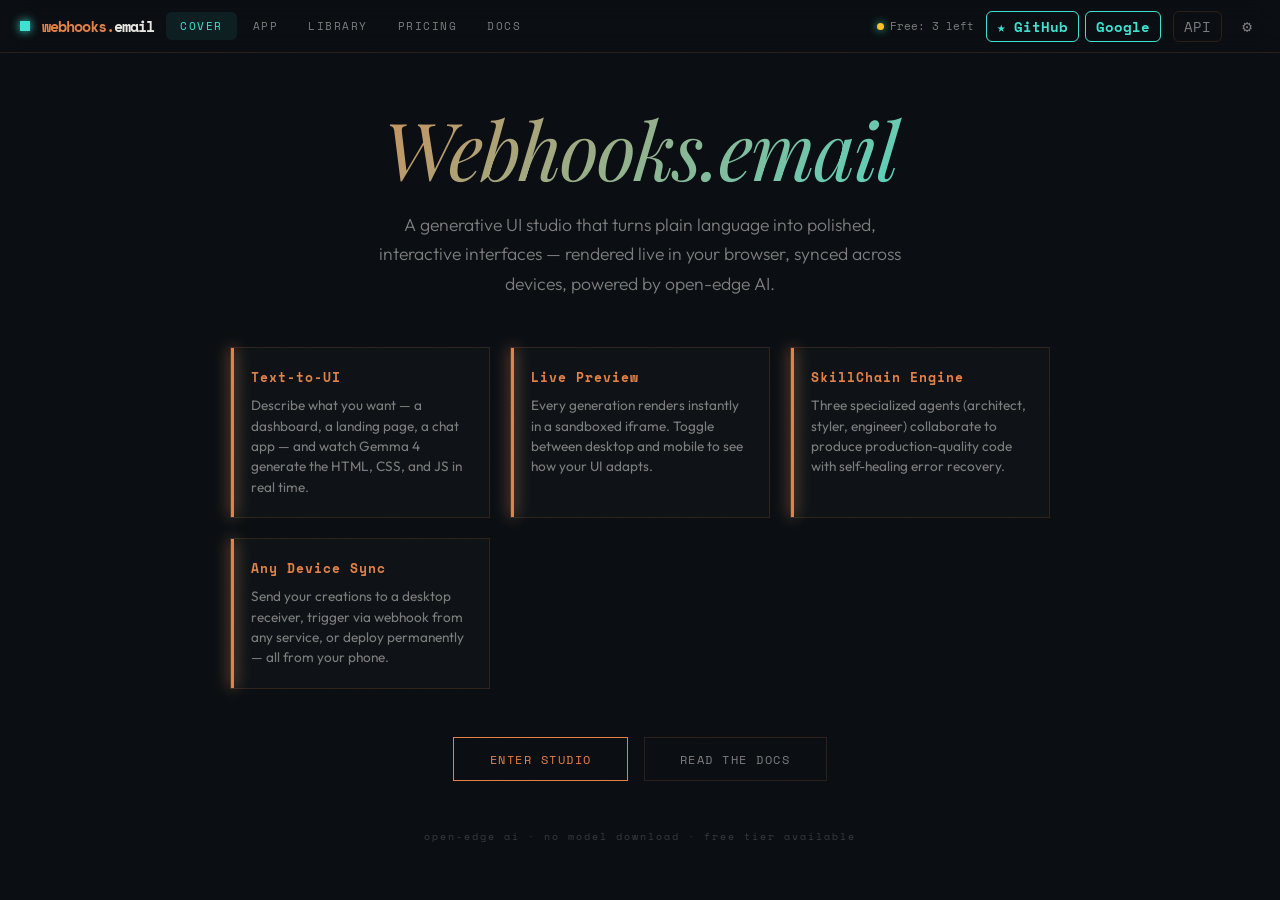
==== worker/assets/index.html @ 38935ffd "Slice 2: zoom corner + Slice 2.1: device pod - Bottom-right zoom control (− [%] +) with fit-to-width" ====
<!DOCTYPE html>
<html lang="en">
<head>
  <meta charset="UTF-8">
  <meta name="viewport" content="width=device-width, initial-scale=1.0">
  <title>webhooks.email</title>
  <link rel="manifest" href="manifest.json">
  <meta name="theme-color" content="#0a0e12">
  <meta name="description" content="Vibe-code anything. Email or webhook a prompt, get a live rendered UI.">
  <link rel="preconnect" href="https://fonts.googleapis.com">
  <link rel="preconnect" href="https://fonts.gstatic.com" crossorigin>
  <link href="https://fonts.googleapis.com/css2?family=Outfit:wght@300;800&family=Space+Mono:wght@400;700&family=Playfair+Display:ital,wght@0,100;1,100&display=swap" rel="stylesheet">
  <style>
    :root {
      --base-dark: #0a0e12;
      --copper-raw: #e37e44;
      --copper-glow: #ff9d6a;
      --patina-primary: #3de1d1;
      --patina-dark: #1b4d4a;
      --oxide-bg: #141d1c;
      --trace-dim: rgba(227, 126, 68, 0.15);
      --surface: #11161a;
      --surface2: #1a2126;
      --text: #e8e6e0;
      --text-dim: #7a7a7a;
      --success: #34d399;
      --error: #f87171;
      --radius: 12px;
      --transition: cubic-bezier(0.16, 1, 0.3, 1);
    }
    *, *::before, *::after { box-sizing: border-box; margin: 0; padding: 0; }
    html, body { height: 100%; background: var(--base-dark); color: var(--text); font-family: 'Outfit', sans-serif; }
    body { display: flex; flex-direction: column; overflow-x: hidden; }
    ::-webkit-scrollbar { width: 6px; }
    ::-webkit-scrollbar-track { background: transparent; }
    ::-webkit-scrollbar-thumb { background: var(--trace-dim); border-radius: 3px; }
    * { scrollbar-width: thin; scrollbar-color: var(--copper-raw) transparent; }
    a { color: var(--copper-raw); text-decoration: none; transition: color 0.3s var(--transition); }
    a:hover { color: var(--copper-glow); }

    /* BACKGROUND ARCHITECTURE */
    .patina-texture { position: fixed; top: 0; left: 0; width: 100%; height: 100%; pointer-events: none; opacity: 0.12; mix-blend-mode: overlay; z-index: 9999; }
    .canvas-bg { position: fixed; inset: 0; background: radial-gradient(circle at 20% 30%, var(--patina-dark) 0%, transparent 40%), radial-gradient(circle at 90% 90%, #2d1b14 0%, transparent 40%); opacity: 0.4; filter: blur(80px); z-index: -1; transition: background 0.1s ease; }
    .grid-overlay { position: fixed; inset: 0; background-image: linear-gradient(to right, rgba(61, 225, 209, 0.04) 1px, transparent 1px), linear-gradient(to bottom, rgba(61, 225, 209, 0.04) 1px, transparent 1px); background-size: 40px 40px; z-index: -1; }

    /* HEADER */
    header {
      display: flex; align-items: center; justify-content: space-between; gap: 12px;
      padding: 10px 20px; background: rgba(10, 14, 18, 0.9); border-bottom: 1px solid var(--trace-dim);
      flex-shrink: 0; flex-wrap: wrap; backdrop-filter: blur(12px); z-index: 100;
    }
    header .brand { display: flex; align-items: center; gap: 12px; }
    header .brand::before {
      content: ''; width: 10px; height: 10px;
      background: var(--patina-primary); box-shadow: 0 0 10px var(--patina-primary);
    }
    header h1 {
      font-family: 'Space Mono', monospace; font-size: 15px; font-weight: 700; color: var(--copper-raw);
      letter-spacing: -1px; white-space: nowrap;
    }
    header h1 span { color: var(--text); }
    header nav { display: flex; gap: 2px; }
    header nav button {
      background: none; border: none; color: var(--text-dim); padding: 6px 14px;
      border-radius: 6px; cursor: pointer; font-size: 11px; transition: all 0.3s var(--transition);
      font-family: 'Space Mono', monospace; text-transform: uppercase; letter-spacing: 1.5px; white-space: nowrap;
    }
    header nav button:hover { color: var(--text); background: var(--trace-dim); }
    header nav button.active { color: var(--patina-primary); background: rgba(61, 225, 209, 0.08); }
    header .status { font-size: 11px; color: var(--text-dim); font-family: 'Space Mono', monospace; display: flex; align-items: center; gap: 6px; margin-left: auto; }
    header .status .dot { width: 7px; height: 7px; border-radius: 50%; background: var(--success); display: inline-block; box-shadow: 0 0 8px var(--success); }
    header .settings-btn {
      background: none; border: 1px solid var(--trace-dim); color: var(--text-dim); cursor: pointer;
      padding: 4px 10px; border-radius: 6px; display: flex; align-items: center;
      transition: all 0.3s var(--transition); font-size: 14px; font-family: 'Space Mono', monospace;
    }
    header .settings-btn:hover { border-color: var(--copper-raw); color: var(--copper-raw); }
    header .auth-cluster { display: flex; gap: 6px; align-items: center; }
    header .auth-btn { border-color: var(--patina-primary); color: var(--patina-primary); font-weight: 700; }
    header .auth-btn:hover { background: var(--patina-primary); color: var(--base-dark); border-color: var(--patina-primary); }
    header .signed-in-pill { display: none; align-items: center; gap: 4px; font-family: 'Space Mono', monospace; font-size: 11px; color: var(--patina-primary); border: 1px solid var(--patina-dark); border-radius: 6px; padding: 4px 10px; white-space: nowrap; }

    /* VIEWS */
    .view { display: none; flex: 1; }
    .view.active { display: flex; }
    #view-cover { overflow-y: auto; }
    #view-app, #view-library, #view-pricing, #view-docs { overflow: hidden; }

    /* SECTION TAG */
    .section-tag {
      font-family: 'Space Mono', monospace; font-size: 0.65rem;
      color: var(--patina-primary); text-transform: uppercase; letter-spacing: 3px;
      margin-bottom: 0.5rem; display: block;
    }

    /* FILAMENT BUTTON */
    .filament-btn {
      padding: 0.8rem 2.2rem; background: transparent; border: 1px solid var(--copper-raw);
      color: var(--copper-raw); font-family: 'Space Mono', monospace; text-transform: uppercase;
      letter-spacing: 1.5px; cursor: pointer; position: relative;
      transition: 0.4s var(--transition); overflow: hidden; font-size: 0.75rem;
    }
    .filament-btn:hover {
      background: var(--copper-raw); color: var(--base-dark);
      box-shadow: 0 0 30px var(--trace-dim);
    }
    .filament-btn:disabled { opacity: 0.4; cursor: not-allowed; }

    /* GLITCH TEXT */
    .glitch-text {
      background: linear-gradient(135deg, var(--copper-raw) 0%, var(--patina-primary) 100%);
      -webkit-background-clip: text; -webkit-text-fill-color: transparent;
    }

    /* ===================== COVER VIEW ===================== */
    #view-cover {
      flex-direction: column; align-items: center; justify-content: center;
      padding: 40px 24px; text-align: center; position: relative;
    }
    #view-cover .cover-content {
      max-width: 820px; z-index: 1; animation: coverEntrance 1.2s var(--transition) forwards;
    }
    @keyframes coverEntrance {
      0% { opacity: 0; transform: translateY(30px); }
      100% { opacity: 1; transform: translateY(0); }
    }
    #view-cover .cover-title {
      font-family: 'Playfair Display', serif; font-weight: 100; font-style: italic;
      font-size: clamp(3.5rem, 12vw, 80px); line-height: 0.95;
      margin-bottom: 1.5rem; letter-spacing: -2px;
    }
    #view-cover .cover-subtitle {
      font-size: 1.1rem; color: var(--text-dim); max-width: 540px; margin: 0 auto 3rem;
      line-height: 1.7; font-weight: 300;
    }
    #view-cover .cover-points {
      display: grid; grid-template-columns: repeat(auto-fit, minmax(200px, 1fr));
      gap: 20px; margin-bottom: 3rem; text-align: left;
    }
    #view-cover .cover-point {
      padding: 20px; border: 1px solid var(--trace-dim);
      background: rgba(17, 22, 26, 0.6); backdrop-filter: blur(4px);
      transition: all 0.4s var(--transition); position: relative;
    }
    #view-cover .cover-point:hover {
      border-color: var(--patina-primary); transform: translateY(-3px);
    }
    #view-cover .cover-point::before {
      content: ''; position: absolute; top: 0; left: 0; width: 3px; height: 100%;
      background: var(--copper-raw); box-shadow: 0 0 15px var(--copper-glow);
    }
    #view-cover .cover-point h3 {
      font-family: 'Space Mono', monospace; font-size: 0.8rem;
      color: var(--copper-raw); margin-bottom: 0.5rem; letter-spacing: 1px;
    }
    #view-cover .cover-point p {
      font-size: 0.85rem; color: var(--text-dim); line-height: 1.5;
    }
    #view-cover .cover-cta {
      display: flex; gap: 16px; justify-content: center; flex-wrap: wrap;
    }
    #view-cover .cover-cta .cta-secondary {
      background: transparent; border: 1px solid var(--trace-dim); color: var(--text-dim);
      padding: 0.8rem 2.2rem; font-family: 'Space Mono', monospace; text-transform: uppercase;
      letter-spacing: 1.5px; cursor: pointer; font-size: 0.75rem;
      transition: all 0.4s var(--transition);
    }
    #view-cover .cover-cta .cta-secondary:hover { border-color: var(--patina-primary); color: var(--patina-primary); }
    #view-cover .cover-footnote {
      margin-top: 3rem; font-family: 'Space Mono', monospace; font-size: 0.6rem;
      color: var(--text-dim); opacity: 0.4; letter-spacing: 2px;
    }

    /* ===================== APP VIEW ===================== */
    #view-app .container { display: flex; flex: 1; overflow: hidden; }
    #view-app .panel-chat {
      width: 420px; min-width: 320px; display: flex; flex-direction: column;
      border-right: 1px solid var(--trace-dim); background: var(--surface);
    }
    #view-app .messages {
      flex: 1; overflow-y: auto; padding: 16px;
      display: flex; flex-direction: column; gap: 12px;
    }
    #view-app .msg { padding: 10px 14px; border-radius: var(--radius); font-size: 14px; line-height: 1.5; max-width: 90%; animation: fadeIn 0.2s ease; }
    @keyframes fadeIn { from { opacity: 0; transform: translateY(4px); } to { opacity: 1; transform: translateY(0); } }
    #view-app .msg.user { background: var(--copper-raw); color: var(--base-dark); align-self: flex-end; border-bottom-right-radius: 4px; font-weight: 600; }
    #view-app .msg.assistant { background: var(--surface2); color: var(--text); align-self: flex-start; border-bottom-left-radius: 4px; border-left: 2px solid var(--patina-primary); }
    #view-app .msg.error { background: rgba(248, 113, 113, 0.1); color: var(--error); align-self: flex-start; border-left: 3px solid var(--error); }
    #view-app .msg.typing { color: var(--text-dim); font-style: italic; }
    #view-app .input-area {
      padding: 12px 16px; border-top: 1px solid var(--trace-dim);
      display: flex; gap: 8px; align-items: flex-end;
    }
    #view-app .input-area textarea {
      flex: 1; background: var(--surface2); border: 1px solid var(--trace-dim);
      border-radius: var(--radius); padding: 10px 14px; color: var(--text);
      font-family: 'Space Mono', monospace; font-size: 13px; resize: none; min-height: 44px; max-height: 120px;
      outline: none; transition: border-color 0.3s var(--transition);
    }
    #view-app .input-area textarea:focus { border-color: var(--copper-raw); }
    #view-app .input-area button {
      background: var(--copper-raw); color: var(--base-dark); border: none; border-radius: var(--radius);
      width: 44px; height: 44px; cursor: pointer; display: flex; align-items: center; justify-content: center;
      transition: all 0.3s var(--transition); flex-shrink: 0;
    }
    #view-app .input-area button:hover { background: var(--copper-glow); box-shadow: 0 0 24px var(--trace-dim); }
    #view-app .input-area button:disabled { opacity: 0.4; cursor: not-allowed; }
    #view-app .input-area button svg { width: 20px; height: 20px; fill: currentColor; }
    #view-app .panel-preview { flex: 1; display: flex; flex-direction: column; background: var(--base-dark); position: relative; }
    #view-app .panel-preview .toolbar {
      padding: 6px 14px; background: rgba(10, 14, 18, 0.9); border-bottom: 1px solid var(--trace-dim);
      display: flex; align-items: center; gap: 8px; font-size: 11px; color: var(--text-dim); font-family: 'Space Mono', monospace; flex-wrap: wrap;
    }
    #view-app .panel-preview .toolbar .toolbar-btn {
      background: none; border: 1px solid var(--trace-dim); color: var(--text-dim);
      padding: 3px 10px; border-radius: 4px; cursor: pointer; font-size: 10px; transition: all 0.3s var(--transition); font-family: 'Space Mono', monospace;
    }
    #view-app .panel-preview .toolbar .toolbar-btn:hover { border-color: var(--copper-raw); color: var(--copper-raw); }
    #view-app .panel-preview .toolbar .toolbar-btn.active { background: var(--copper-raw); color: var(--base-dark); border-color: var(--copper-raw); }
    #view-app .panel-preview .toolbar .clear-btn {
      margin-left: auto; background: none; border: none; color: var(--error);
      cursor: pointer; font-size: 10px; opacity: 0.6; transition: opacity 0.2s; font-family: 'Space Mono', monospace;
    }
    #view-app .panel-preview .toolbar .clear-btn:hover { opacity: 1; }
    #view-app .panel-preview .toolbar .api-btn {
      border-color: var(--patina-primary); color: var(--patina-primary);
    }
    #view-app .panel-preview .toolbar .api-btn:hover { background: var(--patina-primary); color: var(--base-dark); border-color: var(--patina-primary); }
    #view-app .panel-preview .preview-canvas {
      flex: 1; overflow: auto; display: grid; background: var(--base-dark);
      -webkit-overflow-scrolling: touch; touch-action: pan-x pan-y;
    }
    #view-app .panel-preview .preview-stage { margin: auto; }
    iframe#preview {
      display: block; width: 1280px; height: 900px; border: none; background: #fff;
      transition: width 0.3s ease, height 0.3s ease;
    }
    iframe#preview.framed { border-left: 1px solid var(--trace-dim); border-right: 1px solid var(--trace-dim); }
    /* Slice 2 — always-visible compact zoom control, floated bottom-right; translucent so the preview stays clean. */
    #view-app .panel-preview .preview-controls {
      position: absolute; right: 16px; bottom: 16px; z-index: 6;
      display: flex; align-items: flex-end; gap: 8px;
    }
    /* Slice 2.1 — reusable edge pod: collapsed trigger → hover(desktop)/tap(touch) menu. Reused by Devices + (later) Export. */
    #view-app .preview-pod { position: relative; }
    #view-app .preview-pod .pod-trigger {
      display: inline-flex; align-items: center; gap: 6px;
      background: rgba(10, 14, 18, 0.6); border: 1px solid var(--trace-dim); color: var(--text-dim);
      padding: 6px 10px; border-radius: 9px; cursor: pointer; font-family: 'Space Mono', monospace; font-size: 11px;
      -webkit-backdrop-filter: blur(6px); backdrop-filter: blur(6px);
      box-shadow: 0 4px 14px rgba(0,0,0,0.3); transition: background 0.2s var(--transition), color 0.2s var(--transition);
    }
    #view-app .preview-pod .pod-trigger:hover { background: rgba(10,14,18,0.92); color: var(--copper-raw); }
    #view-app .preview-pod .pod-caret { font-size: 9px; opacity: 0.7; }
    #view-app .preview-pod .pod-menu {
      display: none; position: absolute; left: 0; bottom: calc(100% + 6px);
      min-width: 132px; padding: 5px; flex-direction: column; gap: 2px;
      background: rgba(10, 14, 18, 0.97); border: 1px solid var(--trace-dim); border-radius: 10px;
      box-shadow: 0 10px 30px rgba(0,0,0,0.5);
    }
    #view-app .preview-pod.open .pod-menu { display: flex; }
    @media (hover: hover) { #view-app .preview-pod:hover .pod-menu { display: flex; } }
    #view-app .preview-pod .pod-item {
      background: none; border: none; color: var(--text-dim); text-align: left;
      padding: 6px 9px; border-radius: 6px; cursor: pointer; font-family: 'Space Mono', monospace; font-size: 11px;
      transition: all 0.15s var(--transition);
    }
    #view-app .preview-pod .pod-item:hover { background: rgba(227,126,68,0.12); color: var(--copper-raw); }
    #view-app .preview-pod .pod-item.active { color: var(--copper-raw); font-weight: 700; }
    #view-app .panel-preview .preview-zoom {
      display: inline-flex; align-items: center; gap: 2px; padding: 3px; border-radius: 9px;
      background: rgba(10, 14, 18, 0.6); border: 1px solid var(--trace-dim);
      -webkit-backdrop-filter: blur(6px); backdrop-filter: blur(6px);
      box-shadow: 0 4px 14px rgba(0,0,0,0.3);
      transition: background 0.2s var(--transition);
    }
    #view-app .panel-preview .preview-zoom:hover { background: rgba(10, 14, 18, 0.92); }
    #view-app .panel-preview .preview-zoom button {
      background: none; border: none; color: var(--text); cursor: pointer;
      font-family: 'Space Mono', monospace; transition: color 0.15s var(--transition), background 0.15s var(--transition);
    }
    #view-app .panel-preview .preview-zoom .zoom-step { width: 26px; height: 24px; font-size: 15px; font-weight: 700; border-radius: 6px; line-height: 1; }
    #view-app .panel-preview .preview-zoom .zoom-step:hover { color: var(--copper-raw); background: rgba(227,126,68,0.14); }
    #view-app .panel-preview .preview-zoom .zoom-val { min-width: 52px; height: 24px; font-size: 11px; border-radius: 6px; color: var(--text-dim); }
    #view-app .panel-preview .preview-zoom .zoom-val:hover { color: var(--copper-raw); background: rgba(227,126,68,0.14); }
    .model-selector { display: inline-flex; gap: 3px; align-items: center; }
    .model-selector .model-opt {
      background: none; border: 1px solid var(--trace-dim); color: var(--text-dim);
      padding: 2px 7px; border-radius: 4px; cursor: pointer; font-size: 10px;
      transition: all 0.3s var(--transition); white-space: nowrap; font-family: 'Space Mono', monospace;
    }
    .model-selector .model-opt:hover { border-color: var(--patina-primary); color: var(--patina-primary); }
    .model-selector .model-opt.active { background: var(--patina-primary); color: var(--base-dark); border-color: var(--patina-primary); }

    /* KEY MODAL */
    .modal-overlay {
      position: fixed; inset: 0; background: rgba(0,0,0,0.8);
      display: flex; align-items: center; justify-content: center;
      z-index: 1000; backdrop-filter: blur(8px);
    }
    .modal-overlay.hidden { display: none; }
    .modal {
      background: var(--surface); border: 1px solid var(--trace-dim);
      border-radius: 16px; padding: 32px; max-width: 460px; width: 90%;
      box-shadow: 0 24px 64px rgba(0,0,0,0.6);
    }
    .modal h2 { font-size: 20px; margin-bottom: 8px; font-weight: 800; }
    .modal p { font-size: 14px; color: var(--text-dim); line-height: 1.5; margin-bottom: 20px; }
    .modal a { color: var(--copper-raw); }
    .modal input {
      width: 100%; background: var(--surface2); border: 1px solid var(--trace-dim);
      border-radius: var(--radius); padding: 12px 16px; color: var(--text);
      font-family: 'Space Mono', monospace; font-size: 14px; outline: none; transition: border-color 0.3s var(--transition);
      margin-bottom: 12px;
    }
    .modal input:focus { border-color: var(--copper-raw); }
    .modal .key-error { font-size: 13px; color: var(--error); font-family: 'Space Mono', monospace; min-height: 20px; margin-bottom: 12px; }
    .modal .key-success { font-size: 13px; color: var(--success); font-family: 'Space Mono', monospace; min-height: 20px; margin-bottom: 12px; }
    .modal .btn-primary {
      width: 100%; background: var(--copper-raw); color: var(--base-dark); border: none;
      border-radius: var(--radius); padding: 12px; font-size: 13px; font-weight: 700;
      cursor: pointer; transition: all 0.3s var(--transition); font-family: 'Space Mono', monospace; text-transform: uppercase; letter-spacing: 1px;
    }
    .modal .btn-primary:hover { background: var(--copper-glow); box-shadow: 0 0 24px var(--trace-dim); }
    .modal .btn-primary:disabled { opacity: 0.4; cursor: not-allowed; }
    .modal .btn-ghost {
      width: 100%; background: transparent; border: 1px solid var(--trace-dim); color: var(--text-dim);
      border-radius: var(--radius); padding: 12px; font-size: 12px;
      cursor: pointer; margin-top: 8px; transition: all 0.3s var(--transition); font-family: 'Space Mono', monospace;
    }
    .modal .btn-ghost:hover { border-color: var(--text-dim); color: var(--text); }
    .modal .key-hint { font-size: 11px; color: var(--text-dim); margin-top: 16px; text-align: center; font-family: 'Space Mono', monospace; }
    .modal .settings-section { padding-bottom: 18px; margin-bottom: 18px; border-bottom: 1px solid var(--trace-dim); }
    .modal .settings-section:last-of-type { border-bottom: none; }
    .modal .settings-section .section-tag { margin-bottom: 10px; display: block; }
    .modal .free-badge { color: var(--patina-primary); font-weight: 700; }

    /* LIBRARY VIEW */
    .page { flex: 1; overflow-y: auto; padding: 32px 24px; max-width: 960px; margin: 0 auto; width: 100%; }
    .page h2 { font-size: 28px; margin-bottom: 4px; font-weight: 800; }
    .page .subtitle { font-size: 14px; color: var(--text-dim); margin-bottom: 24px; }
    .page .search-bar {
      width: 100%; background: var(--surface); border: 1px solid var(--trace-dim);
      border-radius: var(--radius); padding: 12px 16px; color: var(--text);
      font-family: 'Space Mono', monospace; font-size: 13px; outline: none; margin-bottom: 20px;
      transition: border-color 0.3s var(--transition);
    }
    .page .search-bar:focus { border-color: var(--copper-raw); }
    .skill-grid { display: grid; grid-template-columns: repeat(auto-fill, minmax(280px, 1fr)); gap: 16px; }
    .skill-card {
      background: var(--surface); border: 1px solid var(--trace-dim); border-radius: var(--radius);
      padding: 20px; cursor: pointer; transition: all 0.4s var(--transition);
    }
    .skill-card:hover { border-color: var(--patina-primary); transform: translateY(-2px); }
    .skill-card .tag {
      display: inline-block; background: rgba(227, 126, 68, 0.12); color: var(--copper-raw);
      padding: 2px 8px; border-radius: 4px; font-size: 10px; margin-bottom: 8px; font-family: 'Space Mono', monospace;
    }
    .skill-card h3 { font-size: 16px; margin-bottom: 6px; }
    .skill-card p { font-size: 13px; color: var(--text-dim); line-height: 1.5; margin-bottom: 12px; }
    .skill-card .skill-footer { display: flex; justify-content: space-between; align-items: center; font-size: 11px; color: var(--text-dim); font-family: 'Space Mono', monospace; }
    .skill-card .use-btn {
      background: var(--copper-raw); color: var(--base-dark); border: none; border-radius: 4px;
      padding: 6px 14px; font-size: 11px; cursor: pointer; transition: all 0.3s var(--transition); font-family: 'Space Mono', monospace; text-transform: uppercase; letter-spacing: 1px;
    }
    .skill-card .use-btn:hover { background: var(--copper-glow); box-shadow: 0 0 20px var(--trace-dim); }
    .skill-card .use-btn:disabled { opacity: 0.4; cursor: not-allowed; }
    .category-filters { display: flex; gap: 8px; margin-bottom: 20px; flex-wrap: wrap; }
    .category-filters button {
      background: transparent; border: 1px solid var(--trace-dim); color: var(--text-dim);
      padding: 5px 14px; border-radius: 20px; cursor: pointer; font-size: 11px;
      transition: all 0.3s var(--transition); font-family: 'Space Mono', monospace;
    }
    .category-filters button:hover { border-color: var(--copper-raw); color: var(--copper-raw); }
    .category-filters button.active { background: var(--copper-raw); color: var(--base-dark); border-color: var(--copper-raw); }

    /* PRICING VIEW */
    .pricing-grid { display: grid; grid-template-columns: repeat(auto-fill, minmax(280px, 1fr)); gap: 24px; margin-top: 28px; }
    .pricing-card {
      background: var(--surface); border: 1px solid var(--trace-dim); border-radius: 16px;
      padding: 32px 28px; display: flex; flex-direction: column; transition: all 0.4s var(--transition); position: relative;
    }
    .pricing-card:hover { border-color: var(--patina-primary); transform: translateY(-4px); }
    .pricing-card.featured { border-color: var(--copper-raw); }
    .pricing-card.featured::after {
      content: 'HIGH_VOLTAGE'; position: absolute; top: 0; right: 20px; transform: translateY(-50%);
      background: var(--copper-raw); color: var(--base-dark); font-family: 'Space Mono', monospace;
      font-size: 0.55rem; padding: 2px 8px; font-weight: 700; letter-spacing: 1px;
    }
    .pricing-card h3 { font-size: 16px; margin-bottom: 4px; font-family: 'Space Mono', monospace; }
    .pricing-card .price { font-size: 32px; font-weight: 800; margin: 12px 0; }
    .pricing-card .price span { font-size: 14px; color: var(--text-dim); font-weight: 400; }
    .pricing-card ul { list-style: none; padding: 0; margin: 16px 0 24px; flex: 1; }
    .pricing-card ul li { padding: 8px 0; font-size: 13px; color: var(--text-dim); display: flex; align-items: center; gap: 8px; border-bottom: 1px solid rgba(255,255,255,0.04); font-family: 'Space Mono', monospace; }
    .pricing-card ul li::before { content: '>'; color: var(--patina-primary); font-weight: 700; }
    .pricing-card .cta-btn {
      padding: 0.8rem 1.8rem; background: transparent; border: 1px solid var(--copper-raw);
      color: var(--copper-raw); font-family: 'Space Mono', monospace; text-transform: uppercase;
      letter-spacing: 1.5px; cursor: pointer; position: relative;
      transition: 0.4s var(--transition); overflow: hidden; font-size: 0.75rem;
      width: 100%;
    }
    .pricing-card .cta-btn:hover { background: var(--copper-raw); color: var(--base-dark); box-shadow: 0 0 30px var(--trace-dim); }
    .pricing-card .cta-btn.secondary { background: transparent; border: 1px solid var(--trace-dim); color: var(--text-dim); }
    .pricing-card .cta-btn.secondary:hover { border-color: var(--copper-raw); color: var(--copper-raw); box-shadow: none; }

    /* DOCS VIEW */
    .docs-content { max-width: 720px; }
    .docs-content h3 { font-size: 18px; margin: 28px 0 12px; font-family: 'Space Mono', monospace; text-transform: uppercase; letter-spacing: 1px; }
    .docs-content h3:first-child { margin-top: 0; }
    .docs-content p, .docs-content li { font-size: 14px; color: var(--text-dim); line-height: 1.7; }
    .docs-content ol, .docs-content ul { padding-left: 20px; margin: 8px 0 16px; }
    .docs-content li { margin: 4px 0; }
    .docs-content code {
      background: var(--surface); padding: 2px 8px; border-radius: 4px;
      font-size: 13px; font-family: 'Space Mono', monospace; color: var(--copper-raw);
    }
    .docs-content pre {
      background: #000; border: none; border-left: 3px solid var(--copper-raw);
      border-radius: 0; padding: 16px; overflow-x: auto; margin: 16px 0; font-size: 13px; line-height: 1.5; position: relative;
    }
    .docs-content pre code { background: none; padding: 0; color: var(--text); font-family: 'Space Mono', monospace; }
    .docs-content .step { display: flex; gap: 16px; align-items: flex-start; margin: 16px 0; }
    .docs-content .step-num {
      background: var(--copper-raw); color: var(--base-dark); width: 28px; height: 28px;
      border-radius: 50%; display: flex; align-items: center; justify-content: center;
      font-size: 13px; font-weight: 700; flex-shrink: 0; font-family: 'Space Mono', monospace;
    }
    .docs-content .step-body { flex: 1; }
    .docs-content .step-body p { margin: 0; }
    .docs-content .inline-api-btn {
      display: inline-block; background: transparent; border: 1px solid var(--patina-primary);
      color: var(--patina-primary); padding: 6px 16px; cursor: pointer;
      font-family: 'Space Mono', monospace; font-size: 11px; text-transform: uppercase;
      letter-spacing: 1px; transition: all 0.3s var(--transition); margin-top: 8px;
    }
    .docs-content .inline-api-btn:hover { background: var(--patina-primary); color: var(--base-dark); }

    /* RESPONSIVE */
    @media (max-width: 768px) {
      header { padding: 8px 12px; }
      header nav { order: 3; width: 100%; overflow-x: auto; }
      header nav button { font-size: 10px; padding: 4px 8px; }
      header .status { margin-left: 0; }
      #view-app .container { flex-direction: column; }
      #view-app .panel-chat { width: 100%; min-width: 0; max-height: 45vh; border-right: none; border-bottom: 1px solid var(--trace-dim); }
      #view-app .panel-preview { flex: 1; }
      #view-app .panel-preview .toolbar { gap: 6px; }
      .page { padding: 20px 16px; }
      .skill-grid { grid-template-columns: 1fr; }
      .pricing-grid { grid-template-columns: 1fr; }
      #view-cover .cover-points { grid-template-columns: 1fr; }
    }
  </style>
</head>
<body>
  <svg class="patina-texture">
    <filter id="noiseFilter">
      <feTurbulence type="fractalNoise" baseFrequency="0.6" numOctaves="3" stitchTiles="stitch"/>
      <feColorMatrix type="saturate" values="0"/>
    </filter>
    <rect width="100%" height="100%" filter="url(#noiseFilter)"/>
  </svg>
  <div class="grid-overlay"></div>
  <div class="canvas-bg" id="canvasBg"></div>

  <header>
    <div class="brand">
      <h1>webhooks.<span>email</span></h1>
      <nav>
        <button class="active" data-view="cover">Cover</button>
        <button data-view="app">App</button>
        <button data-view="library">Library</button>
        <button data-view="pricing">Pricing</button>
        <button data-view="docs">Docs</button>
      </nav>
    </div>
    <div class="status">
      <span class="dot" id="statusDot"></span> <span id="statusText">Ready</span>
    </div>
    <div class="auth-cluster" id="authCluster">
      <button class="settings-btn auth-btn" id="signinGithubBtn" title="Sign in with GitHub">&#9733; GitHub</button>
      <button class="settings-btn auth-btn" id="signinGoogleBtn" title="Sign in with Google">Google</button>
    </div>
    <span class="signed-in-pill" id="signedInPill" title="You're signed in">&#10003; Connected</span>
    <button class="settings-btn" id="settingsBtn" title="API Key">API</button>
    <button class="settings-btn" id="configBtn" title="Settings" style="border:none;font-size:16px;padding:4px 8px;">&#9881;</button>
  </header>

  <!-- ==================== COVER VIEW ==================== -->
  <div class="view active" id="view-cover">
    <div class="cover-content">
      <div class="cover-title glitch-text">Webhooks.email</div>
      <p class="cover-subtitle">A generative UI studio that turns plain language into polished, interactive interfaces — rendered live in your browser, synced across devices, powered by open-edge AI.</p>
      <div class="cover-points">
        <div class="cover-point">
          <h3>Text-to-UI</h3>
          <p>Describe what you want — a dashboard, a landing page, a chat app — and watch Gemma 4 generate the HTML, CSS, and JS in real time.</p>
        </div>
        <div class="cover-point">
          <h3>Live Preview</h3>
          <p>Every generation renders instantly in a sandboxed iframe. Toggle between desktop and mobile to see how your UI adapts.</p>
        </div>
        <div class="cover-point">
          <h3>SkillChain Engine</h3>
          <p>Three specialized agents (architect, styler, engineer) collaborate to produce production-quality code with self-healing error recovery.</p>
        </div>
        <div class="cover-point">
          <h3>Any Device Sync</h3>
          <p>Send your creations to a desktop receiver, trigger via webhook from any service, or deploy permanently — all from your phone.</p>
        </div>
      </div>
      <div class="cover-cta">
        <button class="filament-btn" onclick="WebhooksEmail.switchView('app')">Enter Studio</button>
        <button class="cta-secondary" onclick="WebhooksEmail.switchView('docs')">Read the Docs</button>
      </div>
      <div class="cover-footnote">open-edge ai · no model download · free tier available</div>
    </div>
  </div>

  <!-- ==================== APP VIEW ==================== -->
  <div class="view" id="view-app">
    <div class="container">
      <div class="panel-chat">
        <div class="messages" id="messages">
          <div class="msg assistant">Hi! Describe the UI you want to build — I'll generate it live on the right.</div>
        </div>
        <div class="input-area">
          <textarea id="promptInput" rows="1" placeholder="Describe your UI… (e.g. 'a dark dashboard with a sidebar and a chart')" enterkeyhint="send"></textarea>
          <button id="sendBtn" title="Send">
            <svg viewBox="0 0 24 24"><path d="M2.01 21L23 12 2.01 3 2 10l15 2-15 2z"/></svg>
          </button>
        </div>
      </div>
      <div class="panel-preview">
        <div class="toolbar">
          <span class="section-tag" style="margin:0;letter-spacing:1px;font-size:10px;">Preview</span>
          <button class="toolbar-btn api-btn" id="appApiBtn">API</button>
          <button id="sendDesktopBtn" style="display:none;background:none;border:1px solid var(--success);color:var(--success);padding:3px 10px;border-radius:4px;cursor:pointer;font-size:10px;font-family:'Space Mono',monospace;">Desktop</button>
          <button id="webhookerBtn" style="display:none;background:none;border:1px solid var(--copper-raw);color:var(--copper-raw);padding:3px 10px;border-radius:4px;cursor:pointer;font-size:10px;font-family:'Space Mono',monospace;">Webhook</button>
          <span id="modelSelector" class="model-selector" style="display:none"></span>
          <button class="clear-btn" id="clearPreviewBtn">Clear</button>
        </div>
        <div class="preview-canvas" id="previewCanvas">
          <div class="preview-stage" id="previewStage">
            <iframe id="preview" sandbox="allow-scripts allow-same-origin" title="Live Preview"></iframe>
          </div>
        </div>
        <div class="preview-controls">
          <div class="preview-pod" id="devicePod">
            <button class="pod-trigger" id="deviceTrigger" type="button" aria-haspopup="true" aria-expanded="false" title="Device">
              <span id="deviceLabel">Laptop</span><span class="pod-caret" aria-hidden="true">&#9652;</span>
            </button>
            <div class="pod-menu" id="deviceMenu" role="menu">
              <button class="pod-item" type="button" role="menuitem" data-device="mobile" data-w="390" data-h="800">Mobile</button>
              <button class="pod-item" type="button" role="menuitem" data-device="tablet" data-w="820" data-h="1180">Tablet</button>
              <button class="pod-item active" type="button" role="menuitem" data-device="laptop" data-w="1280" data-h="900">Laptop</button>
              <button class="pod-item" type="button" role="menuitem" data-device="desktop" data-w="1440" data-h="960">Desktop</button>
            </div>
          </div>
          <div class="preview-zoom" id="previewZoom">
            <button class="zoom-step" id="zoomOutBtn" type="button" aria-label="Zoom out">&minus;</button>
            <button class="zoom-val" id="zoomValue" type="button" title="Fit to width" aria-label="Fit to width">100%</button>
            <button class="zoom-step" id="zoomInBtn" type="button" aria-label="Zoom in">+</button>
          </div>
        </div>
      </div>
    </div>
  </div>

  <!-- ==================== LIBRARY VIEW ==================== -->
  <div class="view" id="view-library">
    <div class="page">
      <span class="section-tag">SKILL_MODULE</span>
      <h2>Skills Library</h2>
      <p class="subtitle">Browse community skills, templates, and design inspiration. Apply any skill to kickstart your next UI.</p>
      <input class="search-bar" id="librarySearch" placeholder="Search skills, templates, designs..." />
      <div class="category-filters" id="categoryFilters"></div>
      <div class="skill-grid" id="skillGrid"></div>
    </div>
  </div>

  <!-- ==================== PRICING VIEW ==================== -->
  <div class="view" id="view-pricing">
    <div class="page">
      <span class="section-tag">ENERGY_CONSUMPTION</span>
      <h2>Simple, transparent pricing</h2>
      <p class="subtitle">Start free. Upgrade when you need persistence, sync, and the full library.</p>
      <div class="pricing-grid">
        <div class="pricing-card">
          <h3>FREE</h3>
          <div class="price">$0<span>/mo</span></div>
          <ul>
            <li>Text-to-UI generation</li>
            <li>Sandboxed live preview</li>
            <li>Skills Library (basic)</li>
            <li>Transient hosting (browser only)</li>
            <li>3 free generations/day</li>
          </ul>
          <button class="cta-btn secondary" id="pricingFreeBtn">Try Free</button>
        </div>
        <div class="pricing-card featured">
          <h3>CREDITS</h3>
          <div class="price">$5<span> — 10 credits</span></div>
          <ul>
            <li>Full SkillChain generation</li>
            <li>Persistent deployment URLs</li>
            <li>Desktop sync (Send to IDE)</li>
            <li>Webhook ingress support</li>
            <li>Model selection (7 edge models)</li>
            <li>No monthly commitment</li>
          </ul>
          <button class="cta-btn" style="background:var(--copper-raw);color:var(--base-dark);" id="pricingSmallBtn">Buy Credits</button>
        </div>
        <div class="pricing-card">
          <h3>PRO</h3>
          <div class="price">$12<span>/mo</span></div>
          <ul>
            <li>100 credits/month included</li>
            <li>Everything in Credits</li>
            <li>Unlimited webhook ingress</li>
            <li>Priority OpenRouter routing</li>
            <li>Custom skill imports (GitHub)</li>
            <li>API access (rate limit: 100/min)</li>
          </ul>
          <button class="cta-btn secondary" id="pricingProBtn">Subscribe</button>
        </div>
      </div>
    </div>
  </div>

  <!-- ==================== DOCS VIEW ==================== -->
  <div class="view" id="view-docs">
    <div class="page docs-content">
      <span class="section-tag">DOC_V_0.44</span>
      <h2>Quickstart</h2>
      <p class="subtitle">Go from zero to your first live UI in under a minute.</p>

      <h3>0. Configure Your API Key</h3>
      <div class="step">
        <div class="step-num">0</div>
        <div class="step-body">
          <p>Before you can generate, you need an API key. Get a <strong>free OpenRouter key</strong> at <a href="https://openrouter.ai/keys" target="_blank">openrouter.ai/keys</a>, then paste it here:</p>
          <button class="inline-api-btn" id="docsApiBtn">Open API Settings</button>
        </div>
      </div>

      <h3>1. Generate Your First UI</h3>
      <div class="step">
        <div class="step-num">1</div>
        <div class="step-body">
          <p>Navigate to the <strong>App</strong> tab. Type a prompt like <code>a dark dashboard with a sidebar and a chart</code> and press Enter.</p>
        </div>
      </div>
      <div class="step">
        <div class="step-num">2</div>
        <div class="step-body">
          <p>Watch Gemma generate the HTML/CSS/JS live in the preview pane. Toggle between Desktop and Mobile views.</p>
        </div>
      </div>

      <h3>2. Use Skills from the Library</h3>
      <div class="step">
        <div class="step-num">3</div>
        <div class="step-body">
          <p>Open the <strong>Library</strong> tab. Browse community skills like "Dark Dashboard" or "Landing Page."</p>
        </div>
      </div>
      <div class="step">
        <div class="step-num">4</div>
        <div class="step-body">
          <p>Click <strong>Use Skill</strong> to auto-fill the prompt and generate instantly.</p>
        </div>
      </div>

      <h3>3. Sync to Desktop (Premium)</h3>
      <div class="step">
        <div class="step-num">5</div>
        <div class="step-body">
          <p>Run <code>node receiver.js</code> on your laptop. Set the desktop IP in the PWA console:</p>
          <pre><code>WebhooksEmail.setDesktopIP('192.168.1.42')</code></pre>
        </div>
      </div>
      <div class="step">
        <div class="step-num">6</div>
        <div class="step-body">
          <p>Click <strong>Send to Desktop</strong> — the generated file lands in your project folder instantly.</p>
        </div>
      </div>

      <h3>4. Webhook Ingress (Premium)</h3>
      <p>Send a prompt from any external service (email, GitHub, Cloudflare, etc.) to your webhook endpoint:</p>
      <pre><code>POST /api/webhook
{ "prompt": "a landing page with a hero section", "session": "my-session" }</code></pre>
      <p>The Worker processes it, broadcasts via SSE, and your PWA renders it live.</p>
    </div>
  </div>

  <!-- ==================== SETTINGS MODAL ==================== -->
  <div class="modal-overlay hidden" id="keyModal">
    <div class="modal">
      <h2>Settings</h2>

      <div class="settings-section">
        <span class="section-tag">QUICK START</span>
        <p>New here? Generate UIs free &mdash; no key needed. <span class="free-badge" id="freeCountHint"></span></p>
        <button class="btn-primary" id="tryFreeBtn">&#10024; Try it free</button>
      </div>

      <div class="settings-section">
        <span class="section-tag">API KEY</span>
        <p>Add your own <strong>OpenRouter key</strong> (free at <a href="https://openrouter.ai/keys" target="_blank">openrouter.ai/keys</a>) or a <strong>webhooks.email key</strong> for unlimited generations.</p>
        <input type="password" id="keyInput" placeholder="sk-or-v1-..." spellcheck="false" autocomplete="off" />
        <div id="keyFeedback"></div>
        <button class="btn-primary" id="keyValidateBtn">Validate &amp; Save</button>
      </div>

      <div class="settings-section">
        <span class="section-tag">DEVICE SYNC &middot; OPTIONAL</span>
        <p>Connect your Worker and desktop so generations sync across devices and land in your IDE &mdash; no console commands.</p>
        <input type="text" id="backendUrlInput" placeholder="Backend URL (https://... optional)" spellcheck="false" autocomplete="off" />
        <input type="text" id="workerUrlInput" placeholder="Worker URL (https://...) for cross-device sync" spellcheck="false" autocomplete="off" />
        <input type="text" id="desktopIpInput" placeholder="Desktop IP (e.g. 192.168.1.42)" spellcheck="false" autocomplete="off" />
        <input type="password" id="desktopKeyInput" placeholder="Desktop key (printed by receiver.js)" spellcheck="false" autocomplete="off" />
        <button class="btn-primary" id="saveConnBtn">Save connections</button>
        <div id="connFeedback"></div>
      </div>

      <div class="settings-section" id="creditsSection">
        <span class="section-tag">CREDITS &amp; PLAN</span>
        <p id="creditStatus">Loading your balance...</p>
        <div id="creditActions" style="display:none">
          <button class="btn-primary" id="buyTestBtn" style="margin-bottom:8px;font-size:12px;padding:6px 12px;background:var(--trace-dim)">Test $2 — 3 credits</button>
          <button class="btn-primary" id="buySmallBtn" style="margin-bottom:8px;background:var(--patina-primary);color:var(--base-dark)">Buy 10 credits</button>
          <button class="btn-primary" id="buyLargeBtn" style="margin-bottom:8px">Buy 50 credits</button>
          <button class="btn-ghost" id="subProBtn" style="margin-top:0">Subscribe Pro &mdash; monthly</button>
        </div>
        <div id="creditFeedback"></div>
      </div>

      <button class="btn-ghost" id="keySkipBtn">Close</button>
      <div class="key-hint">Everything stays on this device. Never shared.</div>
    </div>
  </div>

  <script>
    // Interactive canvas background — follow cursor
    const canvasBg = document.getElementById('canvasBg');
    document.addEventListener('mousemove', (e) => {
      const x = (e.clientX / window.innerWidth) * 100;
      const y = (e.clientY / window.innerHeight) * 100;
      canvasBg.style.background = `
        radial-gradient(circle at ${x}% ${y}%, var(--copper-glow) 0%, transparent 15%),
        radial-gradient(circle at 20% 30%, var(--patina-dark) 0%, transparent 40%),
        radial-gradient(circle at 90% 90%, #2d1b14 0%, transparent 40%)
      `;
    });
  </script>
  <script src="client.js"></script>
</body>
</html>
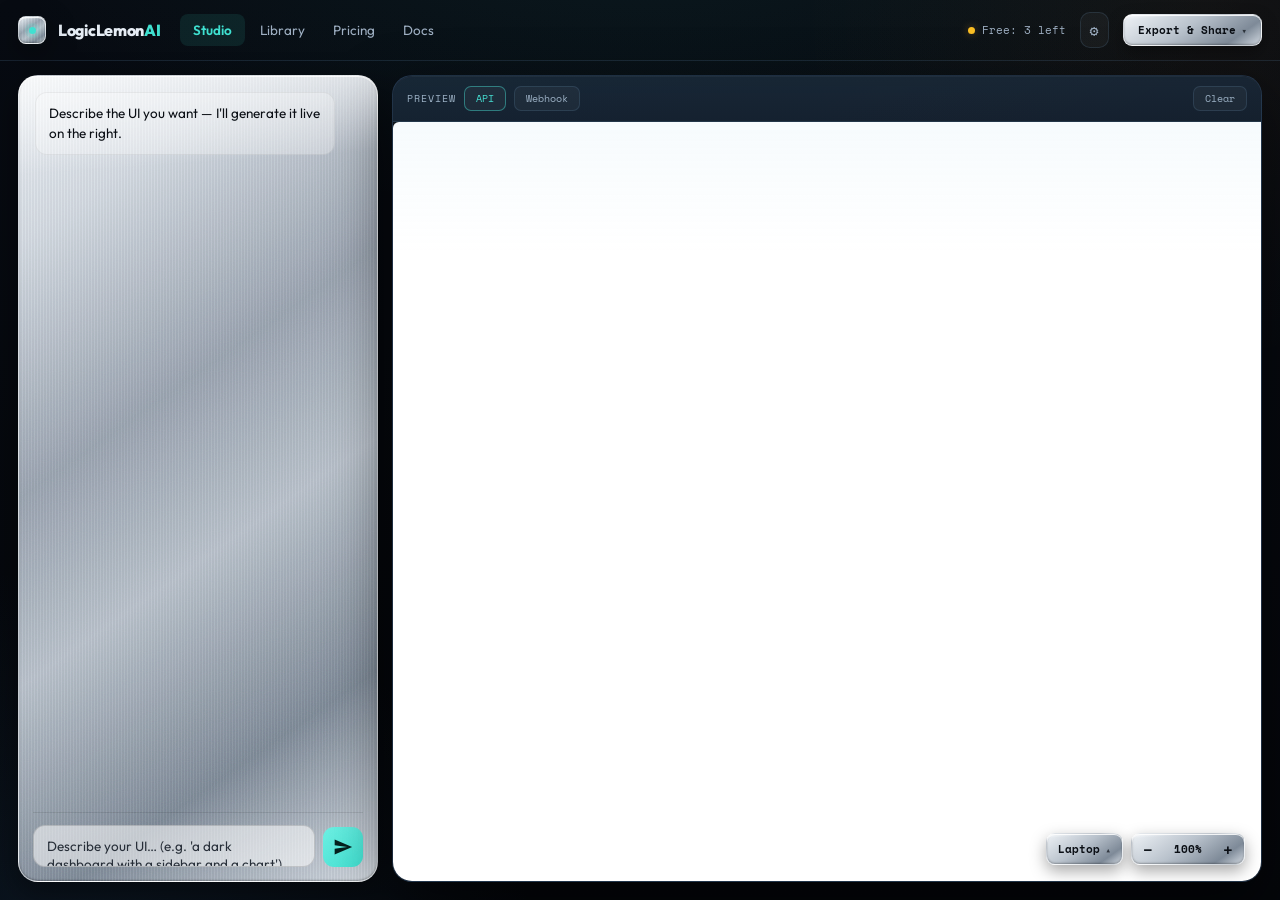
==== commit 57c7b9b7: "LogicLemonAI rebrand + Glazier Phase B + Export Pod + Flash Dashboard - Rebrand to LogicLemonAI (ind" ====
--- a/worker/assets/index.html
+++ b/worker/assets/index.html
@@ -3,759 +3,680 @@
 <head>
   <meta charset="UTF-8">
   <meta name="viewport" content="width=device-width, initial-scale=1.0">
-  <title>webhooks.email</title>
+  <title>LogicLemonAI — Studio</title>
   <link rel="manifest" href="manifest.json">
-  <meta name="theme-color" content="#0a0e12">
-  <meta name="description" content="Vibe-code anything. Email or webhook a prompt, get a live rendered UI.">
   <link rel="preconnect" href="https://fonts.googleapis.com">
   <link rel="preconnect" href="https://fonts.gstatic.com" crossorigin>
-  <link href="https://fonts.googleapis.com/css2?family=Outfit:wght@300;800&family=Space+Mono:wght@400;700&family=Playfair+Display:ital,wght@0,100;1,100&display=swap" rel="stylesheet">
+  <link href="https://fonts.googleapis.com/css2?family=Outfit:wght@400;500;600;700;800;900&family=Space+Mono:wght@400;700&display=swap" rel="stylesheet">
   <style>
-    :root {
-      --base-dark: #0a0e12;
-      --copper-raw: #e37e44;
-      --copper-glow: #ff9d6a;
-      --patina-primary: #3de1d1;
-      --patina-dark: #1b4d4a;
-      --oxide-bg: #141d1c;
-      --trace-dim: rgba(227, 126, 68, 0.15);
-      --surface: #11161a;
-      --surface2: #1a2126;
-      --text: #e8e6e0;
-      --text-dim: #7a7a7a;
-      --success: #34d399;
-      --error: #f87171;
-      --radius: 12px;
-      --transition: cubic-bezier(0.16, 1, 0.3, 1);
-    }
-    *, *::before, *::after { box-sizing: border-box; margin: 0; padding: 0; }
-    html, body { height: 100%; background: var(--base-dark); color: var(--text); font-family: 'Outfit', sans-serif; }
-    body { display: flex; flex-direction: column; overflow-x: hidden; }
-    ::-webkit-scrollbar { width: 6px; }
-    ::-webkit-scrollbar-track { background: transparent; }
-    ::-webkit-scrollbar-thumb { background: var(--trace-dim); border-radius: 3px; }
-    * { scrollbar-width: thin; scrollbar-color: var(--copper-raw) transparent; }
-    a { color: var(--copper-raw); text-decoration: none; transition: color 0.3s var(--transition); }
-    a:hover { color: var(--copper-glow); }
-
-    /* BACKGROUND ARCHITECTURE */
-    .patina-texture { position: fixed; top: 0; left: 0; width: 100%; height: 100%; pointer-events: none; opacity: 0.12; mix-blend-mode: overlay; z-index: 9999; }
-    .canvas-bg { position: fixed; inset: 0; background: radial-gradient(circle at 20% 30%, var(--patina-dark) 0%, transparent 40%), radial-gradient(circle at 90% 90%, #2d1b14 0%, transparent 40%); opacity: 0.4; filter: blur(80px); z-index: -1; transition: background 0.1s ease; }
-    .grid-overlay { position: fixed; inset: 0; background-image: linear-gradient(to right, rgba(61, 225, 209, 0.04) 1px, transparent 1px), linear-gradient(to bottom, rgba(61, 225, 209, 0.04) 1px, transparent 1px); background-size: 40px 40px; z-index: -1; }
-
-    /* HEADER */
-    header {
-      display: flex; align-items: center; justify-content: space-between; gap: 12px;
-      padding: 10px 20px; background: rgba(10, 14, 18, 0.9); border-bottom: 1px solid var(--trace-dim);
-      flex-shrink: 0; flex-wrap: wrap; backdrop-filter: blur(12px); z-index: 100;
-    }
-    header .brand { display: flex; align-items: center; gap: 12px; }
-    header .brand::before {
-      content: ''; width: 10px; height: 10px;
-      background: var(--patina-primary); box-shadow: 0 0 10px var(--patina-primary);
-    }
-    header h1 {
-      font-family: 'Space Mono', monospace; font-size: 15px; font-weight: 700; color: var(--copper-raw);
-      letter-spacing: -1px; white-space: nowrap;
-    }
-    header h1 span { color: var(--text); }
-    header nav { display: flex; gap: 2px; }
-    header nav button {
-      background: none; border: none; color: var(--text-dim); padding: 6px 14px;
-      border-radius: 6px; cursor: pointer; font-size: 11px; transition: all 0.3s var(--transition);
-      font-family: 'Space Mono', monospace; text-transform: uppercase; letter-spacing: 1.5px; white-space: nowrap;
-    }
-    header nav button:hover { color: var(--text); background: var(--trace-dim); }
-    header nav button.active { color: var(--patina-primary); background: rgba(61, 225, 209, 0.08); }
-    header .status { font-size: 11px; color: var(--text-dim); font-family: 'Space Mono', monospace; display: flex; align-items: center; gap: 6px; margin-left: auto; }
-    header .status .dot { width: 7px; height: 7px; border-radius: 50%; background: var(--success); display: inline-block; box-shadow: 0 0 8px var(--success); }
-    header .settings-btn {
-      background: none; border: 1px solid var(--trace-dim); color: var(--text-dim); cursor: pointer;
-      padding: 4px 10px; border-radius: 6px; display: flex; align-items: center;
-      transition: all 0.3s var(--transition); font-size: 14px; font-family: 'Space Mono', monospace;
-    }
-    header .settings-btn:hover { border-color: var(--copper-raw); color: var(--copper-raw); }
-    header .auth-cluster { display: flex; gap: 6px; align-items: center; }
-    header .auth-btn { border-color: var(--patina-primary); color: var(--patina-primary); font-weight: 700; }
-    header .auth-btn:hover { background: var(--patina-primary); color: var(--base-dark); border-color: var(--patina-primary); }
-    header .signed-in-pill { display: none; align-items: center; gap: 4px; font-family: 'Space Mono', monospace; font-size: 11px; color: var(--patina-primary); border: 1px solid var(--patina-dark); border-radius: 6px; padding: 4px 10px; white-space: nowrap; }
-
-    /* VIEWS */
-    .view { display: none; flex: 1; }
-    .view.active { display: flex; }
-    #view-cover { overflow-y: auto; }
-    #view-app, #view-library, #view-pricing, #view-docs { overflow: hidden; }
-
-    /* SECTION TAG */
-    .section-tag {
-      font-family: 'Space Mono', monospace; font-size: 0.65rem;
-      color: var(--patina-primary); text-transform: uppercase; letter-spacing: 3px;
-      margin-bottom: 0.5rem; display: block;
-    }
-
-    /* FILAMENT BUTTON */
-    .filament-btn {
-      padding: 0.8rem 2.2rem; background: transparent; border: 1px solid var(--copper-raw);
-      color: var(--copper-raw); font-family: 'Space Mono', monospace; text-transform: uppercase;
-      letter-spacing: 1.5px; cursor: pointer; position: relative;
-      transition: 0.4s var(--transition); overflow: hidden; font-size: 0.75rem;
-    }
-    .filament-btn:hover {
-      background: var(--copper-raw); color: var(--base-dark);
-      box-shadow: 0 0 30px var(--trace-dim);
-    }
-    .filament-btn:disabled { opacity: 0.4; cursor: not-allowed; }
-
-    /* GLITCH TEXT */
-    .glitch-text {
-      background: linear-gradient(135deg, var(--copper-raw) 0%, var(--patina-primary) 100%);
-      -webkit-background-clip: text; -webkit-text-fill-color: transparent;
-    }
-
-    /* ===================== COVER VIEW ===================== */
-    #view-cover {
-      flex-direction: column; align-items: center; justify-content: center;
-      padding: 40px 24px; text-align: center; position: relative;
-    }
-    #view-cover .cover-content {
-      max-width: 820px; z-index: 1; animation: coverEntrance 1.2s var(--transition) forwards;
-    }
-    @keyframes coverEntrance {
-      0% { opacity: 0; transform: translateY(30px); }
-      100% { opacity: 1; transform: translateY(0); }
-    }
-    #view-cover .cover-title {
-      font-family: 'Playfair Display', serif; font-weight: 100; font-style: italic;
-      font-size: clamp(3.5rem, 12vw, 80px); line-height: 0.95;
-      margin-bottom: 1.5rem; letter-spacing: -2px;
-    }
-    #view-cover .cover-subtitle {
-      font-size: 1.1rem; color: var(--text-dim); max-width: 540px; margin: 0 auto 3rem;
-      line-height: 1.7; font-weight: 300;
-    }
-    #view-cover .cover-points {
-      display: grid; grid-template-columns: repeat(auto-fit, minmax(200px, 1fr));
-      gap: 20px; margin-bottom: 3rem; text-align: left;
-    }
-    #view-cover .cover-point {
-      padding: 20px; border: 1px solid var(--trace-dim);
-      background: rgba(17, 22, 26, 0.6); backdrop-filter: blur(4px);
-      transition: all 0.4s var(--transition); position: relative;
-    }
-    #view-cover .cover-point:hover {
-      border-color: var(--patina-primary); transform: translateY(-3px);
-    }
-    #view-cover .cover-point::before {
-      content: ''; position: absolute; top: 0; left: 0; width: 3px; height: 100%;
-      background: var(--copper-raw); box-shadow: 0 0 15px var(--copper-glow);
-    }
-    #view-cover .cover-point h3 {
-      font-family: 'Space Mono', monospace; font-size: 0.8rem;
-      color: var(--copper-raw); margin-bottom: 0.5rem; letter-spacing: 1px;
-    }
-    #view-cover .cover-point p {
-      font-size: 0.85rem; color: var(--text-dim); line-height: 1.5;
-    }
-    #view-cover .cover-cta {
-      display: flex; gap: 16px; justify-content: center; flex-wrap: wrap;
-    }
-    #view-cover .cover-cta .cta-secondary {
-      background: transparent; border: 1px solid var(--trace-dim); color: var(--text-dim);
-      padding: 0.8rem 2.2rem; font-family: 'Space Mono', monospace; text-transform: uppercase;
-      letter-spacing: 1.5px; cursor: pointer; font-size: 0.75rem;
-      transition: all 0.4s var(--transition);
-    }
-    #view-cover .cover-cta .cta-secondary:hover { border-color: var(--patina-primary); color: var(--patina-primary); }
-    #view-cover .cover-footnote {
-      margin-top: 3rem; font-family: 'Space Mono', monospace; font-size: 0.6rem;
-      color: var(--text-dim); opacity: 0.4; letter-spacing: 2px;
-    }
-
-    /* ===================== APP VIEW ===================== */
-    #view-app .container { display: flex; flex: 1; overflow: hidden; }
-    #view-app .panel-chat {
-      width: 420px; min-width: 320px; display: flex; flex-direction: column;
-      border-right: 1px solid var(--trace-dim); background: var(--surface);
-    }
-    #view-app .messages {
-      flex: 1; overflow-y: auto; padding: 16px;
-      display: flex; flex-direction: column; gap: 12px;
-    }
-    #view-app .msg { padding: 10px 14px; border-radius: var(--radius); font-size: 14px; line-height: 1.5; max-width: 90%; animation: fadeIn 0.2s ease; }
-    @keyframes fadeIn { from { opacity: 0; transform: translateY(4px); } to { opacity: 1; transform: translateY(0); } }
-    #view-app .msg.user { background: var(--copper-raw); color: var(--base-dark); align-self: flex-end; border-bottom-right-radius: 4px; font-weight: 600; }
-    #view-app .msg.assistant { background: var(--surface2); color: var(--text); align-self: flex-start; border-bottom-left-radius: 4px; border-left: 2px solid var(--patina-primary); }
-    #view-app .msg.error { background: rgba(248, 113, 113, 0.1); color: var(--error); align-self: flex-start; border-left: 3px solid var(--error); }
-    #view-app .msg.typing { color: var(--text-dim); font-style: italic; }
-    #view-app .input-area {
-      padding: 12px 16px; border-top: 1px solid var(--trace-dim);
-      display: flex; gap: 8px; align-items: flex-end;
-    }
-    #view-app .input-area textarea {
-      flex: 1; background: var(--surface2); border: 1px solid var(--trace-dim);
-      border-radius: var(--radius); padding: 10px 14px; color: var(--text);
-      font-family: 'Space Mono', monospace; font-size: 13px; resize: none; min-height: 44px; max-height: 120px;
-      outline: none; transition: border-color 0.3s var(--transition);
-    }
-    #view-app .input-area textarea:focus { border-color: var(--copper-raw); }
-    #view-app .input-area button {
-      background: var(--copper-raw); color: var(--base-dark); border: none; border-radius: var(--radius);
-      width: 44px; height: 44px; cursor: pointer; display: flex; align-items: center; justify-content: center;
-      transition: all 0.3s var(--transition); flex-shrink: 0;
-    }
-    #view-app .input-area button:hover { background: var(--copper-glow); box-shadow: 0 0 24px var(--trace-dim); }
-    #view-app .input-area button:disabled { opacity: 0.4; cursor: not-allowed; }
-    #view-app .input-area button svg { width: 20px; height: 20px; fill: currentColor; }
-    #view-app .panel-preview { flex: 1; display: flex; flex-direction: column; background: var(--base-dark); position: relative; }
-    #view-app .panel-preview .toolbar {
-      padding: 6px 14px; background: rgba(10, 14, 18, 0.9); border-bottom: 1px solid var(--trace-dim);
-      display: flex; align-items: center; gap: 8px; font-size: 11px; color: var(--text-dim); font-family: 'Space Mono', monospace; flex-wrap: wrap;
-    }
-    #view-app .panel-preview .toolbar .toolbar-btn {
-      background: none; border: 1px solid var(--trace-dim); color: var(--text-dim);
-      padding: 3px 10px; border-radius: 4px; cursor: pointer; font-size: 10px; transition: all 0.3s var(--transition); font-family: 'Space Mono', monospace;
-    }
-    #view-app .panel-preview .toolbar .toolbar-btn:hover { border-color: var(--copper-raw); color: var(--copper-raw); }
-    #view-app .panel-preview .toolbar .toolbar-btn.active { background: var(--copper-raw); color: var(--base-dark); border-color: var(--copper-raw); }
-    #view-app .panel-preview .toolbar .clear-btn {
-      margin-left: auto; background: none; border: none; color: var(--error);
-      cursor: pointer; font-size: 10px; opacity: 0.6; transition: opacity 0.2s; font-family: 'Space Mono', monospace;
-    }
-    #view-app .panel-preview .toolbar .clear-btn:hover { opacity: 1; }
-    #view-app .panel-preview .toolbar .api-btn {
-      border-color: var(--patina-primary); color: var(--patina-primary);
-    }
-    #view-app .panel-preview .toolbar .api-btn:hover { background: var(--patina-primary); color: var(--base-dark); border-color: var(--patina-primary); }
-    #view-app .panel-preview .preview-canvas {
-      flex: 1; overflow: auto; display: grid; background: var(--base-dark);
-      -webkit-overflow-scrolling: touch; touch-action: pan-x pan-y;
-    }
-    #view-app .panel-preview .preview-stage { margin: auto; }
-    iframe#preview {
-      display: block; width: 1280px; height: 900px; border: none; background: #fff;
-      transition: width 0.3s ease, height 0.3s ease;
-    }
-    iframe#preview.framed { border-left: 1px solid var(--trace-dim); border-right: 1px solid var(--trace-dim); }
-    /* Slice 2 — always-visible compact zoom control, floated bottom-right; translucent so the preview stays clean. */
-    #view-app .panel-preview .preview-controls {
-      position: absolute; right: 16px; bottom: 16px; z-index: 6;
-      display: flex; align-items: flex-end; gap: 8px;
-    }
-    /* Slice 2.1 — reusable edge pod: collapsed trigger → hover(desktop)/tap(touch) menu. Reused by Devices + (later) Export. */
-    #view-app .preview-pod { position: relative; }
-    #view-app .preview-pod .pod-trigger {
-      display: inline-flex; align-items: center; gap: 6px;
-      background: rgba(10, 14, 18, 0.6); border: 1px solid var(--trace-dim); color: var(--text-dim);
-      padding: 6px 10px; border-radius: 9px; cursor: pointer; font-family: 'Space Mono', monospace; font-size: 11px;
-      -webkit-backdrop-filter: blur(6px); backdrop-filter: blur(6px);
-      box-shadow: 0 4px 14px rgba(0,0,0,0.3); transition: background 0.2s var(--transition), color 0.2s var(--transition);
-    }
-    #view-app .preview-pod .pod-trigger:hover { background: rgba(10,14,18,0.92); color: var(--copper-raw); }
-    #view-app .preview-pod .pod-caret { font-size: 9px; opacity: 0.7; }
-    #view-app .preview-pod .pod-menu {
-      display: none; position: absolute; left: 0; bottom: calc(100% + 6px);
-      min-width: 132px; padding: 5px; flex-direction: column; gap: 2px;
-      background: rgba(10, 14, 18, 0.97); border: 1px solid var(--trace-dim); border-radius: 10px;
-      box-shadow: 0 10px 30px rgba(0,0,0,0.5);
-    }
-    #view-app .preview-pod.open .pod-menu { display: flex; }
-    @media (hover: hover) { #view-app .preview-pod:hover .pod-menu { display: flex; } }
-    #view-app .preview-pod .pod-item {
-      background: none; border: none; color: var(--text-dim); text-align: left;
-      padding: 6px 9px; border-radius: 6px; cursor: pointer; font-family: 'Space Mono', monospace; font-size: 11px;
-      transition: all 0.15s var(--transition);
-    }
-    #view-app .preview-pod .pod-item:hover { background: rgba(227,126,68,0.12); color: var(--copper-raw); }
-    #view-app .preview-pod .pod-item.active { color: var(--copper-raw); font-weight: 700; }
-    #view-app .panel-preview .preview-zoom {
-      display: inline-flex; align-items: center; gap: 2px; padding: 3px; border-radius: 9px;
-      background: rgba(10, 14, 18, 0.6); border: 1px solid var(--trace-dim);
-      -webkit-backdrop-filter: blur(6px); backdrop-filter: blur(6px);
-      box-shadow: 0 4px 14px rgba(0,0,0,0.3);
-      transition: background 0.2s var(--transition);
-    }
-    #view-app .panel-preview .preview-zoom:hover { background: rgba(10, 14, 18, 0.92); }
-    #view-app .panel-preview .preview-zoom button {
-      background: none; border: none; color: var(--text); cursor: pointer;
-      font-family: 'Space Mono', monospace; transition: color 0.15s var(--transition), background 0.15s var(--transition);
-    }
-    #view-app .panel-preview .preview-zoom .zoom-step { width: 26px; height: 24px; font-size: 15px; font-weight: 700; border-radius: 6px; line-height: 1; }
-    #view-app .panel-preview .preview-zoom .zoom-step:hover { color: var(--copper-raw); background: rgba(227,126,68,0.14); }
-    #view-app .panel-preview .preview-zoom .zoom-val { min-width: 52px; height: 24px; font-size: 11px; border-radius: 6px; color: var(--text-dim); }
-    #view-app .panel-preview .preview-zoom .zoom-val:hover { color: var(--copper-raw); background: rgba(227,126,68,0.14); }
-    .model-selector { display: inline-flex; gap: 3px; align-items: center; }
-    .model-selector .model-opt {
-      background: none; border: 1px solid var(--trace-dim); color: var(--text-dim);
-      padding: 2px 7px; border-radius: 4px; cursor: pointer; font-size: 10px;
-      transition: all 0.3s var(--transition); white-space: nowrap; font-family: 'Space Mono', monospace;
-    }
-    .model-selector .model-opt:hover { border-color: var(--patina-primary); color: var(--patina-primary); }
-    .model-selector .model-opt.active { background: var(--patina-primary); color: var(--base-dark); border-color: var(--patina-primary); }
-
-    /* KEY MODAL */
-    .modal-overlay {
-      position: fixed; inset: 0; background: rgba(0,0,0,0.8);
-      display: flex; align-items: center; justify-content: center;
-      z-index: 1000; backdrop-filter: blur(8px);
-    }
-    .modal-overlay.hidden { display: none; }
-    .modal {
-      background: var(--surface); border: 1px solid var(--trace-dim);
-      border-radius: 16px; padding: 32px; max-width: 460px; width: 90%;
-      box-shadow: 0 24px 64px rgba(0,0,0,0.6);
-    }
-    .modal h2 { font-size: 20px; margin-bottom: 8px; font-weight: 800; }
-    .modal p { font-size: 14px; color: var(--text-dim); line-height: 1.5; margin-bottom: 20px; }
-    .modal a { color: var(--copper-raw); }
-    .modal input {
-      width: 100%; background: var(--surface2); border: 1px solid var(--trace-dim);
-      border-radius: var(--radius); padding: 12px 16px; color: var(--text);
-      font-family: 'Space Mono', monospace; font-size: 14px; outline: none; transition: border-color 0.3s var(--transition);
-      margin-bottom: 12px;
-    }
-    .modal input:focus { border-color: var(--copper-raw); }
-    .modal .key-error { font-size: 13px; color: var(--error); font-family: 'Space Mono', monospace; min-height: 20px; margin-bottom: 12px; }
-    .modal .key-success { font-size: 13px; color: var(--success); font-family: 'Space Mono', monospace; min-height: 20px; margin-bottom: 12px; }
-    .modal .btn-primary {
-      width: 100%; background: var(--copper-raw); color: var(--base-dark); border: none;
-      border-radius: var(--radius); padding: 12px; font-size: 13px; font-weight: 700;
-      cursor: pointer; transition: all 0.3s var(--transition); font-family: 'Space Mono', monospace; text-transform: uppercase; letter-spacing: 1px;
-    }
-    .modal .btn-primary:hover { background: var(--copper-glow); box-shadow: 0 0 24px var(--trace-dim); }
-    .modal .btn-primary:disabled { opacity: 0.4; cursor: not-allowed; }
-    .modal .btn-ghost {
-      width: 100%; background: transparent; border: 1px solid var(--trace-dim); color: var(--text-dim);
-      border-radius: var(--radius); padding: 12px; font-size: 12px;
-      cursor: pointer; margin-top: 8px; transition: all 0.3s var(--transition); font-family: 'Space Mono', monospace;
-    }
-    .modal .btn-ghost:hover { border-color: var(--text-dim); color: var(--text); }
-    .modal .key-hint { font-size: 11px; color: var(--text-dim); margin-top: 16px; text-align: center; font-family: 'Space Mono', monospace; }
-    .modal .settings-section { padding-bottom: 18px; margin-bottom: 18px; border-bottom: 1px solid var(--trace-dim); }
-    .modal .settings-section:last-of-type { border-bottom: none; }
-    .modal .settings-section .section-tag { margin-bottom: 10px; display: block; }
-    .modal .free-badge { color: var(--patina-primary); font-weight: 700; }
-
-    /* LIBRARY VIEW */
-    .page { flex: 1; overflow-y: auto; padding: 32px 24px; max-width: 960px; margin: 0 auto; width: 100%; }
-    .page h2 { font-size: 28px; margin-bottom: 4px; font-weight: 800; }
-    .page .subtitle { font-size: 14px; color: var(--text-dim); margin-bottom: 24px; }
-    .page .search-bar {
-      width: 100%; background: var(--surface); border: 1px solid var(--trace-dim);
-      border-radius: var(--radius); padding: 12px 16px; color: var(--text);
-      font-family: 'Space Mono', monospace; font-size: 13px; outline: none; margin-bottom: 20px;
-      transition: border-color 0.3s var(--transition);
-    }
-    .page .search-bar:focus { border-color: var(--copper-raw); }
-    .skill-grid { display: grid; grid-template-columns: repeat(auto-fill, minmax(280px, 1fr)); gap: 16px; }
-    .skill-card {
-      background: var(--surface); border: 1px solid var(--trace-dim); border-radius: var(--radius);
-      padding: 20px; cursor: pointer; transition: all 0.4s var(--transition);
-    }
-    .skill-card:hover { border-color: var(--patina-primary); transform: translateY(-2px); }
-    .skill-card .tag {
-      display: inline-block; background: rgba(227, 126, 68, 0.12); color: var(--copper-raw);
-      padding: 2px 8px; border-radius: 4px; font-size: 10px; margin-bottom: 8px; font-family: 'Space Mono', monospace;
-    }
-    .skill-card h3 { font-size: 16px; margin-bottom: 6px; }
-    .skill-card p { font-size: 13px; color: var(--text-dim); line-height: 1.5; margin-bottom: 12px; }
-    .skill-card .skill-footer { display: flex; justify-content: space-between; align-items: center; font-size: 11px; color: var(--text-dim); font-family: 'Space Mono', monospace; }
-    .skill-card .use-btn {
-      background: var(--copper-raw); color: var(--base-dark); border: none; border-radius: 4px;
-      padding: 6px 14px; font-size: 11px; cursor: pointer; transition: all 0.3s var(--transition); font-family: 'Space Mono', monospace; text-transform: uppercase; letter-spacing: 1px;
-    }
-    .skill-card .use-btn:hover { background: var(--copper-glow); box-shadow: 0 0 20px var(--trace-dim); }
-    .skill-card .use-btn:disabled { opacity: 0.4; cursor: not-allowed; }
-    .category-filters { display: flex; gap: 8px; margin-bottom: 20px; flex-wrap: wrap; }
-    .category-filters button {
-      background: transparent; border: 1px solid var(--trace-dim); color: var(--text-dim);
-      padding: 5px 14px; border-radius: 20px; cursor: pointer; font-size: 11px;
-      transition: all 0.3s var(--transition); font-family: 'Space Mono', monospace;
-    }
-    .category-filters button:hover { border-color: var(--copper-raw); color: var(--copper-raw); }
-    .category-filters button.active { background: var(--copper-raw); color: var(--base-dark); border-color: var(--copper-raw); }
-
-    /* PRICING VIEW */
-    .pricing-grid { display: grid; grid-template-columns: repeat(auto-fill, minmax(280px, 1fr)); gap: 24px; margin-top: 28px; }
-    .pricing-card {
-      background: var(--surface); border: 1px solid var(--trace-dim); border-radius: 16px;
-      padding: 32px 28px; display: flex; flex-direction: column; transition: all 0.4s var(--transition); position: relative;
-    }
-    .pricing-card:hover { border-color: var(--patina-primary); transform: translateY(-4px); }
-    .pricing-card.featured { border-color: var(--copper-raw); }
-    .pricing-card.featured::after {
-      content: 'HIGH_VOLTAGE'; position: absolute; top: 0; right: 20px; transform: translateY(-50%);
-      background: var(--copper-raw); color: var(--base-dark); font-family: 'Space Mono', monospace;
-      font-size: 0.55rem; padding: 2px 8px; font-weight: 700; letter-spacing: 1px;
-    }
-    .pricing-card h3 { font-size: 16px; margin-bottom: 4px; font-family: 'Space Mono', monospace; }
-    .pricing-card .price { font-size: 32px; font-weight: 800; margin: 12px 0; }
-    .pricing-card .price span { font-size: 14px; color: var(--text-dim); font-weight: 400; }
-    .pricing-card ul { list-style: none; padding: 0; margin: 16px 0 24px; flex: 1; }
-    .pricing-card ul li { padding: 8px 0; font-size: 13px; color: var(--text-dim); display: flex; align-items: center; gap: 8px; border-bottom: 1px solid rgba(255,255,255,0.04); font-family: 'Space Mono', monospace; }
-    .pricing-card ul li::before { content: '>'; color: var(--patina-primary); font-weight: 700; }
-    .pricing-card .cta-btn {
-      padding: 0.8rem 1.8rem; background: transparent; border: 1px solid var(--copper-raw);
-      color: var(--copper-raw); font-family: 'Space Mono', monospace; text-transform: uppercase;
-      letter-spacing: 1.5px; cursor: pointer; position: relative;
-      transition: 0.4s var(--transition); overflow: hidden; font-size: 0.75rem;
-      width: 100%;
-    }
-    .pricing-card .cta-btn:hover { background: var(--copper-raw); color: var(--base-dark); box-shadow: 0 0 30px var(--trace-dim); }
-    .pricing-card .cta-btn.secondary { background: transparent; border: 1px solid var(--trace-dim); color: var(--text-dim); }
-    .pricing-card .cta-btn.secondary:hover { border-color: var(--copper-raw); color: var(--copper-raw); box-shadow: none; }
-
-    /* DOCS VIEW */
-    .docs-content { max-width: 720px; }
-    .docs-content h3 { font-size: 18px; margin: 28px 0 12px; font-family: 'Space Mono', monospace; text-transform: uppercase; letter-spacing: 1px; }
-    .docs-content h3:first-child { margin-top: 0; }
-    .docs-content p, .docs-content li { font-size: 14px; color: var(--text-dim); line-height: 1.7; }
-    .docs-content ol, .docs-content ul { padding-left: 20px; margin: 8px 0 16px; }
-    .docs-content li { margin: 4px 0; }
-    .docs-content code {
-      background: var(--surface); padding: 2px 8px; border-radius: 4px;
-      font-size: 13px; font-family: 'Space Mono', monospace; color: var(--copper-raw);
-    }
-    .docs-content pre {
-      background: #000; border: none; border-left: 3px solid var(--copper-raw);
-      border-radius: 0; padding: 16px; overflow-x: auto; margin: 16px 0; font-size: 13px; line-height: 1.5; position: relative;
-    }
-    .docs-content pre code { background: none; padding: 0; color: var(--text); font-family: 'Space Mono', monospace; }
-    .docs-content .step { display: flex; gap: 16px; align-items: flex-start; margin: 16px 0; }
-    .docs-content .step-num {
-      background: var(--copper-raw); color: var(--base-dark); width: 28px; height: 28px;
-      border-radius: 50%; display: flex; align-items: center; justify-content: center;
-      font-size: 13px; font-weight: 700; flex-shrink: 0; font-family: 'Space Mono', monospace;
-    }
-    .docs-content .step-body { flex: 1; }
-    .docs-content .step-body p { margin: 0; }
-    .docs-content .inline-api-btn {
-      display: inline-block; background: transparent; border: 1px solid var(--patina-primary);
-      color: var(--patina-primary); padding: 6px 16px; cursor: pointer;
-      font-family: 'Space Mono', monospace; font-size: 11px; text-transform: uppercase;
-      letter-spacing: 1px; transition: all 0.3s var(--transition); margin-top: 8px;
-    }
-    .docs-content .inline-api-btn:hover { background: var(--patina-primary); color: var(--base-dark); }
-
-    /* RESPONSIVE */
-    @media (max-width: 768px) {
-      header { padding: 8px 12px; }
-      header nav { order: 3; width: 100%; overflow-x: auto; }
-      header nav button { font-size: 10px; padding: 4px 8px; }
-      header .status { margin-left: 0; }
-      #view-app .container { flex-direction: column; }
-      #view-app .panel-chat { width: 100%; min-width: 0; max-height: 45vh; border-right: none; border-bottom: 1px solid var(--trace-dim); }
-      #view-app .panel-preview { flex: 1; }
-      #view-app .panel-preview .toolbar { gap: 6px; }
-      .page { padding: 20px 16px; }
-      .skill-grid { grid-template-columns: 1fr; }
-      .pricing-grid { grid-template-columns: 1fr; }
-      #view-cover .cover-points { grid-template-columns: 1fr; }
-    }
+/* ============================================================================
+   GLAZIER KIT · tokens.css   (v2 — hardened)
+   Single source of truth. Pure CSS custom properties. No build, no dependency.
+   v2 changes: added pre-alpha'd glass tokens so glazier.css needs NO color-mix().
+   ============================================================================ */
+
+:root {
+  /* ---- Canvas (near-black → black) ---- */
+  --bg-void:        #04060a;
+  --bg-base:        #070b12;
+  --bg-raise:       #0b111b;
+
+  /* ---- Glazier blue (the glass) ---- */
+  --glazier-1:      #16273d;
+  --glazier-2:      #0d1726;
+  --glazier-edge:   #2f5f86;
+  --glazier-deep:   #0a2036;
+  /* pre-alpha'd glass fills — replace color-mix() for full browser support */
+  --glazier-glass-1: rgba(22, 39, 61, 0.78);   /* = #16273d @ 78% */
+  --glazier-glass-2: rgba(13, 23, 38, 0.72);   /* = #0d1726 @ 72% */
+
+  /* ---- Brushed metal (the silver) ---- */
+  --metal-hi:       #eef2f6;
+  --metal-1:        #d4dbe3;
+  --metal-2:        #b9c2cc;
+  --metal-3:        #9aa4b1;
+  --metal-4:        #7e8a98;
+  --metal-lo:       #6c7886;
+
+  /* ---- Electric teal (accent / selection / glow) ---- */
+  --teal:           #3fe0d0;
+  --teal-bright:    #6bf0e3;
+  --teal-ink:       #0a8f81;   /* deepened teal — legible on silver */
+  --teal-soft:      rgba(63, 224, 208, 0.45);
+  --teal-faint:     rgba(63, 224, 208, 0.14);
+
+  /* ---- Warm accent (sparing counterpoint: red-ish → amber) ---- */
+  --ember:          #ff6a3d;   /* red-ish */
+  --amber:          #f6a93b;   /* amber */
+  --warm-grad:      linear-gradient(135deg, #ff7a4d, #f6a93b);
+  --ember-soft:     rgba(255, 106, 61, 0.40);
+  --amber-soft:     rgba(246, 169, 59, 0.38);
+  --amber-faint:    rgba(246, 169, 59, 0.12);
+
+  /* ---- Text ---- */
+  --ink-on-dark:    #e6edf5;
+  --ink-on-dark-dim:#9fb0c3;
+  --ink-on-metal:   #0a0e14;
+  --ink-on-metal-dim:#262d37;   /* darker slate — high contrast on silver (no low-opacity grey) */
+
+  /* ---- Hairlines & dividers ---- */
+  --line-dark:      rgba(120, 170, 210, 0.16);
+  --line-metal:     rgba(255, 255, 255, 0.5);
+
+  /* ---- Blur ---- */
+  --blur-glass:     blur(18px) saturate(140%);
+
+  /* ---- Shadows (depth) ---- */
+  --shadow-card:    0 24px 60px rgba(0, 0, 0, 0.55);
+  --shadow-raise:   0 10px 30px rgba(0, 0, 0, 0.45);
+  --inset-glass:    inset 0 1px 0 rgba(255, 255, 255, 0.08);
+  --inset-metal:    inset 0 1px 0 rgba(255, 255, 255, 0.85),
+                    inset 0 -1px 2px rgba(0, 0, 0, 0.28);
+
+  /* ---- Radii ---- */
+  --r-sm: 8px;  --r-md: 14px;  --r-lg: 20px;  --r-pill: 999px;
+
+  /* ---- Spacing scale ---- */
+  --sp-1: 4px; --sp-2: 8px; --sp-3: 12px; --sp-4: 16px;
+  --sp-5: 24px; --sp-6: 32px; --sp-7: 48px; --sp-8: 64px;
+
+  /* ---- Type ---- */
+  --font-ui:   'Outfit', system-ui, -apple-system, sans-serif;
+  --font-mono: 'Space Mono', ui-monospace, 'SF Mono', monospace;
+
+  /* ---- Motion ---- */
+  --ease: cubic-bezier(0.22, 0.61, 0.36, 1);
+  --t-fast: 0.15s;  --t-base: 0.3s;
+}
+
+</style>
+  <style>
+/* ============================================================================
+   GLAZIER KIT · glazier.css   (v2 — hardened)
+   Hard aesthetics crafted ONCE as classes. Depends only on tokens.css.
+   v2 changes:
+     • EVERY class is namespaced `glz-` → cannot collide with the existing
+       copper/patina stylesheet (resolves the .btn / pseudo-element concerns).
+     • color-mix() removed → uses pre-alpha'd --glazier-glass-* tokens.
+     • .glz-btn defaults to width:auto; use .glz-btn-block for full-width.
+   Apply these classes to NEW markup only — never bolt onto already-themed
+   elements (keeps ::before/::after exclusively ours).
+   ============================================================================ */
+
+*, *::before, *::after { box-sizing: border-box; }
+
+.glz-body {
+  margin: 0;
+  font-family: var(--font-ui);
+  color: var(--ink-on-dark);
+  background: var(--bg-void);
+  -webkit-font-smoothing: antialiased;
+  text-rendering: optimizeLegibility;
+}
+
+/* ---- CANVAS ---- */
+.glz-canvas {
+  position: relative;
+  min-height: 100vh;
+  background:
+    radial-gradient(1100px 600px at 50% -10%, rgba(63, 224, 208, 0.10), transparent 60%),
+    radial-gradient(900px 700px at 85% 110%, rgba(36, 75, 110, 0.30), transparent 60%),
+    linear-gradient(180deg, var(--bg-base), var(--bg-void));
+  overflow: hidden;
+}
+.glz-canvas::before {
+  content: "";
+  position: absolute; inset: 0;
+  background-image:
+    linear-gradient(rgba(120, 170, 210, 0.05) 1px, transparent 1px),
+    linear-gradient(90deg, rgba(120, 170, 210, 0.05) 1px, transparent 1px);
+  background-size: 44px 44px;
+  -webkit-mask-image: radial-gradient(circle at 50% 40%, #000 30%, transparent 78%);
+  mask-image: radial-gradient(circle at 50% 40%, #000 30%, transparent 78%);
+  pointer-events: none;
+}
+
+/* ---- SURFACE: GLASS (no color-mix) ---- */
+.glz-surface-glass {
+  position: relative;
+  background: linear-gradient(160deg, var(--glazier-glass-1), var(--glazier-glass-2));
+  -webkit-backdrop-filter: var(--blur-glass);
+  backdrop-filter: var(--blur-glass);
+  border: 1px solid var(--line-dark);
+  border-radius: var(--r-lg);
+  box-shadow: var(--inset-glass), var(--shadow-card);
+}
+.glz-surface-glass::after {
+  content: "";
+  position: absolute; inset: 0; border-radius: inherit; pointer-events: none;
+  background: linear-gradient(180deg, rgba(140, 200, 230, 0.10), transparent 22%);
+}
+
+/* ---- SURFACE: METAL (brushed silver) ---- */
+.glz-surface-metal {
+  position: relative;
+  color: var(--ink-on-metal);
+  background:
+    linear-gradient(176deg, rgba(255,255,255,0.65) 0%, rgba(255,255,255,0) 12%),
+    repeating-linear-gradient(90deg, rgba(255,255,255,0.05) 0 1px, rgba(0,0,0,0.04) 1px 3px),
+    linear-gradient(145deg, var(--metal-hi) 0%, var(--metal-1) 16%, var(--metal-3) 40%,
+      var(--metal-2) 58%, var(--metal-4) 80%, var(--metal-1) 100%);
+  border: 1px solid var(--line-metal);
+  border-radius: var(--r-lg);
+  box-shadow: var(--inset-metal), var(--shadow-raise);
+}
+.glz-surface-metal::before {
+  content: "";
+  position: absolute; inset: 0; border-radius: inherit; pointer-events: none;
+  opacity: 0.10; mix-blend-mode: overlay;
+  background-image: url("data:image/svg+xml,%3Csvg xmlns='http://www.w3.org/2000/svg' width='160' height='160'%3E%3Cfilter id='n'%3E%3CfeTurbulence type='fractalNoise' baseFrequency='0.9' numOctaves='2' stitchTiles='stitch'/%3E%3C/filter%3E%3Crect width='100%25' height='100%25' filter='url(%23n)'/%3E%3C/svg%3E");
+}
+
+/* ---- ACCENT: TEAL ---- */
+.glz-glow-teal {
+  box-shadow: 0 0 0 1px var(--teal-soft), 0 0 18px rgba(63, 224, 208, 0.30), var(--shadow-raise);
+}
+.glz-text-teal { color: var(--teal); }
+.glz-text-amber { color: var(--amber); }
+.glz-glow-amber { box-shadow: 0 0 0 1px var(--amber-soft), 0 0 18px rgba(246,169,59,0.26), var(--shadow-raise); }
+
+/* Brushed-metal button (black text — the readability rule) */
+.glz-btn-metal {
+  color: var(--ink-on-metal); border: 1px solid var(--line-metal); font-weight: 700;
+  background:
+    linear-gradient(176deg, rgba(255,255,255,0.60) 0%, rgba(255,255,255,0) 12%),
+    linear-gradient(145deg, var(--metal-hi), var(--metal-2) 45%, var(--metal-4) 80%, var(--metal-1));
+  box-shadow: var(--inset-metal);
+}
+.glz-btn-metal:hover { filter: brightness(1.05); transform: translateY(-1px); background:
+    linear-gradient(176deg, rgba(255,255,255,0.7) 0%, rgba(255,255,255,0) 12%),
+    linear-gradient(145deg, var(--metal-hi), var(--metal-1) 45%, var(--metal-3) 80%, var(--metal-hi)); }
+
+/* ---- TEXT-READABLE (black on metal, deep-teal on hover/active) ---- */
+.glz-text-readable { color: var(--ink-on-metal); }
+.glz-text-readable.glz-dim { color: var(--ink-on-metal-dim); }
+
+.glz-queue-item {
+  position: relative;
+  display: flex; align-items: center; gap: var(--sp-3);
+  padding: var(--sp-3) var(--sp-4);
+  color: var(--ink-on-metal);
+  font-family: var(--font-mono); font-size: 13px;
+  border-radius: var(--r-sm); cursor: pointer;
+  transition: color var(--t-fast) var(--ease), background var(--t-fast) var(--ease);
+}
+.glz-queue-item::before {
+  content: ""; position: absolute; left: 0; top: 50%; transform: translateY(-50%) scaleY(0);
+  width: 3px; height: 64%; border-radius: 2px; background: var(--teal);
+  box-shadow: 0 0 10px var(--teal-soft); transition: transform var(--t-fast) var(--ease);
+}
+.glz-queue-item:hover { color: var(--teal-ink); background: rgba(255, 255, 255, 0.28); }
+.glz-queue-item.glz-active { color: var(--teal-ink); background: rgba(63, 224, 208, 0.16); font-weight: 700; }
+.glz-queue-item.glz-active::before { transform: translateY(-50%) scaleY(1); }
+
+/* ---- ELECTRIC LINES (the webhook-bridge motif) ---- */
+.glz-electric-line { position: absolute; inset: 0; width: 100%; height: 100%; pointer-events: none; overflow: visible; }
+.glz-electric-line path {
+  fill: none; stroke: var(--teal); stroke-width: 1.4; stroke-dasharray: 5 9;
+  filter: drop-shadow(0 0 4px var(--teal-soft)); animation: glz-flow 2.6s linear infinite; opacity: 0.85;
+}
+.glz-electric-line path.glz-slow { animation-duration: 4.2s; opacity: 0.5; }
+@keyframes glz-flow { to { stroke-dashoffset: -56; } }
+@media (prefers-reduced-motion: reduce) { .glz-electric-line path { animation: none; } }
+
+.glz-node-dot {
+  width: 9px; height: 9px; border-radius: 50%; background: var(--teal);
+  box-shadow: 0 0 0 4px var(--teal-faint), 0 0 14px var(--teal-soft);
+}
+
+/* ---- CONTROLS ---- */
+.glz-btn {
+  display: inline-flex; align-items: center; justify-content: center; gap: var(--sp-3);
+  width: auto;                       /* v2: was 100% — full-width is opt-in now */
+  padding: 13px 18px;
+  font-family: var(--font-ui); font-size: 14px; font-weight: 600;
+  border-radius: var(--r-md); cursor: pointer;
+  border: 1px solid var(--line-dark); color: var(--ink-on-dark);
+  background: rgba(255, 255, 255, 0.04); transition: all var(--t-base) var(--ease);
+}
+.glz-btn:hover { border-color: var(--teal-soft); background: rgba(63, 224, 208, 0.08); transform: translateY(-1px); }
+.glz-btn svg { width: 18px; height: 18px; }
+.glz-btn-block { width: 100%; }       /* opt-in full width (used by stacked auth buttons) */
+.glz-btn-primary {
+  border: none; color: #04201d; font-weight: 700;
+  background: linear-gradient(135deg, var(--teal-bright), var(--teal));
+  box-shadow: 0 0 22px rgba(63, 224, 208, 0.35);
+}
+.glz-btn-primary:hover { filter: brightness(1.06); transform: translateY(-1px); }
+
+.glz-field {
+  width: 100%; padding: 13px 16px;
+  font-family: var(--font-mono); font-size: 13px; color: var(--ink-on-dark);
+  background: rgba(4, 8, 14, 0.55); border: 1px solid var(--line-dark);
+  border-radius: var(--r-md); transition: all var(--t-base) var(--ease);
+}
+.glz-field::placeholder { color: var(--ink-on-dark-dim); }
+.glz-field:focus { outline: none; border-color: var(--teal); box-shadow: 0 0 0 3px var(--teal-faint); }
+
+.glz-divider { display: flex; align-items: center; gap: var(--sp-4); color: var(--ink-on-dark-dim);
+  font-family: var(--font-mono); font-size: 11px; letter-spacing: 1px; }
+.glz-divider::before, .glz-divider::after { content: ""; flex: 1; height: 1px; background: var(--line-dark); }
+.glz-label-mono { font-family: var(--font-mono); font-size: 11px; letter-spacing: 2px;
+  text-transform: uppercase; color: var(--ink-on-dark-dim); }
+
+</style>
+  <style>
+  /* ===== STUDIO LAYOUT (Glazier) — page-specific only; kit does the materials ===== */
+  body{height:100vh;overflow:hidden;}
+  .bg{position:fixed;inset:0;z-index:0;pointer-events:none;
+    background:radial-gradient(1100px 560px at 50% -12%,rgba(63,224,208,.07),transparent 60%),
+    radial-gradient(700px 600px at 94% 2%,rgba(246,169,59,.05),transparent 58%),
+    radial-gradient(820px 700px at 4% 110%,rgba(36,75,110,.24),transparent 60%),
+    linear-gradient(180deg,var(--bg-base),var(--bg-void));}
+  .app-root{position:relative;z-index:1;height:100vh;display:flex;flex-direction:column;}
+
+  /* header */
+  header{display:flex;align-items:center;gap:14px;padding:12px 18px;border-bottom:1px solid var(--line-dark);flex-shrink:0;}
+  .brand{display:flex;align-items:center;gap:12px;}
+  .brand .badge{width:28px;height:28px;border-radius:8px;display:grid;place-items:center;}
+  .brand .badge .glz-node-dot{width:7px;height:7px;}
+  .brand h1{font-size:16px;font-weight:800;letter-spacing:-.3px;margin:0;}
+  .brand h1 span{color:var(--teal);}
+  header nav{display:flex;gap:2px;margin-left:8px;}
+  header nav button{background:none;border:none;color:var(--ink-on-dark-dim);font-family:var(--font-ui);font-size:13.5px;padding:7px 13px;border-radius:8px;cursor:pointer;transition:all var(--t-fast) var(--ease);}
+  header nav button:hover{color:var(--ink-on-dark);background:rgba(255,255,255,.04);}
+  header nav button.active{color:var(--teal);background:rgba(63,224,208,.10);font-weight:600;}
+  .status{margin-left:auto;display:inline-flex;align-items:center;gap:7px;font-family:var(--font-mono);font-size:11px;color:var(--ink-on-dark-dim);}
+  .status .dot{width:7px;height:7px;border-radius:50%;background:var(--amber);box-shadow:0 0 8px var(--amber-soft);}
+  .auth-cluster{display:flex;gap:8px;}
+  .auth-btn{background:rgba(255,255,255,.04);border:1px solid var(--line-dark);color:var(--ink-on-dark);font-family:var(--font-ui);font-size:12.5px;padding:7px 12px;border-radius:10px;cursor:pointer;transition:all var(--t-base) var(--ease);}
+  .auth-btn:hover{border-color:var(--teal-soft);background:rgba(63,224,208,.08);color:var(--teal);}
+  .signed-in-pill{display:none;align-items:center;gap:6px;font-family:var(--font-mono);font-size:11px;color:var(--teal);border:1px solid var(--teal-soft);background:rgba(63,224,208,.08);padding:6px 11px;border-radius:999px;}
+  .settings-btn{background:rgba(255,255,255,.04);border:1px solid var(--line-dark);color:var(--ink-on-dark-dim);font-family:var(--font-mono);font-size:11px;padding:7px 11px;border-radius:10px;cursor:pointer;transition:all var(--t-base) var(--ease);}
+  .settings-btn:hover{border-color:var(--teal-soft);color:var(--teal);}
+
+  /* views */
+  .view{display:none;flex:1;min-height:0;}
+  .view.active{display:flex;}
+  #view-library,#view-pricing,#view-docs{overflow:auto;}
+
+  /* APP VIEW — split pane */
+  .container{flex:1;display:flex;gap:14px;padding:14px 18px 18px;min-height:0;width:100%;}
+  .panel-chat{width:360px;flex-shrink:0;display:flex;flex-direction:column;padding:14px;min-height:0;}
+  .messages{flex:1;overflow:auto;display:flex;flex-direction:column;gap:10px;padding:2px;}
+  .msg{max-width:92%;padding:10px 13px;border-radius:12px;font-size:13.5px;line-height:1.5;}
+  .msg.assistant{align-self:flex-start;background:rgba(255,255,255,.30);color:var(--ink-on-metal);border:1px solid rgba(0,0,0,.06);}
+  .msg.user{align-self:flex-end;background:rgba(63,224,208,.22);color:#06403a;border:1px solid var(--teal-soft);font-weight:600;}
+  .msg.typing{align-self:flex-start;color:var(--ink-on-metal-dim);font-family:var(--font-mono);font-size:12px;}
+  .msg.error{align-self:flex-start;background:rgba(255,106,61,.16);color:#7a2613;border:1px solid var(--ember-soft);}
+  .input-area{display:flex;gap:8px;align-items:flex-end;margin-top:12px;padding-top:12px;border-top:1px solid rgba(0,0,0,.10);}
+  #promptInput{flex:1;resize:none;max-height:120px;padding:11px 13px;border-radius:12px;border:1px solid rgba(0,0,0,.14);background:rgba(255,255,255,.55);color:var(--ink-on-metal);font-family:var(--font-ui);font-size:13.5px;}
+  #promptInput::placeholder{color:var(--ink-on-metal-dim);}
+  #promptInput:focus{outline:none;border-color:var(--teal);box-shadow:0 0 0 3px var(--teal-faint);}
+  #sendBtn{flex-shrink:0;width:40px;height:40px;border-radius:11px;border:none;cursor:pointer;background:linear-gradient(135deg,var(--teal-bright),var(--teal));color:#04201d;display:grid;place-items:center;transition:all var(--t-base) var(--ease);}
+  #sendBtn:hover{filter:brightness(1.06);transform:translateY(-1px);}
+  #sendBtn svg{width:20px;height:20px;fill:currentColor;}
+
+  .panel-preview{flex:1;display:flex;flex-direction:column;min-width:0;position:relative;border-radius:var(--r-lg);overflow:hidden;}
+  .toolbar{display:flex;align-items:center;gap:8px;padding:10px 14px;border-bottom:1px solid var(--line-dark);flex-shrink:0;background:rgba(7,11,18,.5);}
+  .section-tag{font-family:var(--font-mono);font-size:10px;letter-spacing:1px;text-transform:uppercase;color:var(--ink-on-dark-dim);}
+  .toolbar-btn,.clear-btn{background:rgba(255,255,255,.04);border:1px solid var(--line-dark);color:var(--ink-on-dark-dim);font-family:var(--font-mono);font-size:10px;padding:4px 11px;border-radius:7px;cursor:pointer;transition:all var(--t-base) var(--ease);}
+  .toolbar-btn:hover,.clear-btn:hover{border-color:var(--teal-soft);color:var(--teal);}
+  .api-btn{border-color:var(--teal-soft);color:var(--teal);}
+  .clear-btn{margin-left:auto;}
+  .model-selector{display:inline-flex;gap:3px;align-items:center;}
+  .model-opt{background:none;border:1px solid var(--line-dark);color:var(--ink-on-dark-dim);padding:3px 8px;border-radius:6px;cursor:pointer;font-size:10px;font-family:var(--font-mono);transition:all var(--t-base) var(--ease);white-space:nowrap;}
+  .model-opt:hover{border-color:var(--teal-soft);color:var(--teal);}
+  .model-opt.active{background:var(--teal);color:var(--base-dark,#04201d);border-color:var(--teal);}
+
+  .preview-canvas{flex:1;overflow:auto;display:grid;background:var(--bg-void);-webkit-overflow-scrolling:touch;}
+  .preview-stage{margin:auto;}
+  iframe#preview{display:block;width:1280px;height:900px;border:none;background:#fff;border-radius:6px;transition:width .3s ease,height .3s ease;}
+  iframe#preview.framed{box-shadow:0 0 0 1px var(--trace-dim,rgba(120,170,210,.16));}
+
+  /* preview controls — silver pods + zoom + export, bottom-right */
+  .preview-controls{position:absolute;right:16px;bottom:16px;z-index:6;display:flex;align-items:flex-end;gap:8px;}
+  .preview-pod{position:relative;}
+  .pod-trigger{display:inline-flex;align-items:center;gap:6px;color:var(--ink-on-metal);padding:7px 11px;border-radius:9px;cursor:pointer;font-family:var(--font-mono);font-size:11px;font-weight:700;
+    border:1px solid var(--line-metal);
+    background:linear-gradient(176deg,rgba(255,255,255,.6) 0%,rgba(255,255,255,0) 12%),linear-gradient(145deg,var(--metal-hi),var(--metal-2) 45%,var(--metal-4) 80%,var(--metal-1));
+    box-shadow:var(--inset-metal),0 6px 16px rgba(0,0,0,.35);transition:filter var(--t-fast) var(--ease);}
+  .pod-trigger:hover{filter:brightness(1.05);}
+  .pod-caret{font-size:9px;opacity:.7;}
+  .pod-menu{display:none;position:absolute;left:0;bottom:calc(100% + 6px);min-width:140px;padding:5px;flex-direction:column;gap:2px;
+    background:rgba(10,14,18,.97);border:1px solid var(--line-dark);border-radius:10px;box-shadow:0 12px 32px rgba(0,0,0,.55);-webkit-backdrop-filter:blur(8px);backdrop-filter:blur(8px);}
+  .preview-pod.open .pod-menu{display:flex;}
+  /* click-to-open only (no hover-open): trigger opens it, stays until select/outside-click — avoids the hover-gap race */
+  .pod-item{background:none;border:none;color:var(--ink-on-dark-dim);text-align:left;padding:7px 10px;border-radius:6px;cursor:pointer;font-family:var(--font-mono);font-size:11px;transition:all var(--t-fast) var(--ease);}
+  .pod-item:hover{background:rgba(63,224,208,.12);color:var(--teal);}
+  .pod-item.active{color:var(--teal);font-weight:700;}
+  .preview-zoom{display:inline-flex;align-items:center;gap:2px;padding:3px;border-radius:9px;border:1px solid var(--line-metal);
+    background:linear-gradient(176deg,rgba(255,255,255,.6) 0%,rgba(255,255,255,0) 12%),linear-gradient(145deg,var(--metal-hi),var(--metal-2) 45%,var(--metal-4) 80%,var(--metal-1));box-shadow:var(--inset-metal),0 6px 16px rgba(0,0,0,.35);}
+  .zoom-step{background:none;border:none;color:var(--ink-on-metal);cursor:pointer;width:26px;height:24px;font-size:15px;font-weight:700;border-radius:6px;line-height:1;}
+  .zoom-step:hover{background:rgba(0,0,0,.10);}
+  .zoom-val{background:none;border:none;color:var(--ink-on-metal);cursor:pointer;min-width:50px;height:24px;font-size:11px;font-weight:700;border-radius:6px;font-family:var(--font-mono);}
+  .zoom-val:hover{background:rgba(0,0,0,.10);}
+
+  /* toast (Slice 3 export feedback) */
+  .copy-toast{position:fixed;bottom:24px;left:50%;transform:translateX(-50%);background:var(--teal);color:#04201d;padding:9px 18px;border-radius:9px;font-family:var(--font-mono);font-size:12px;font-weight:700;z-index:2000;opacity:0;transition:opacity .3s ease;pointer-events:none;}
+  .copy-toast.show{opacity:1;}
+  /* header Export & Share pod — silver trigger, pops DOWN, right-aligned */
+  .hdr-export .pod-trigger{padding:7px 14px;}
+  .pod-down .pod-menu{top:calc(100% + 6px);bottom:auto;left:auto;right:0;}
+
+  /* LIBRARY / PRICING / DOCS — glass pages */
+  .page{max-width:1040px;margin:0 auto;padding:40px 6vw 60px;width:100%;}
+  .page h2{font-size:clamp(24px,3.4vw,36px);font-weight:800;letter-spacing:-.6px;margin:10px 0 8px;}
+  .subtitle{color:var(--ink-on-dark-dim);font-size:15px;line-height:1.6;margin:0 0 28px;max-width:60ch;}
+  .search-bar{width:100%;max-width:420px;padding:12px 15px;border-radius:12px;border:1px solid var(--line-dark);background:rgba(4,8,14,.5);color:var(--ink-on-dark);font-family:var(--font-mono);font-size:13px;margin-bottom:18px;}
+  .search-bar:focus{outline:none;border-color:var(--teal);box-shadow:0 0 0 3px var(--teal-faint);}
+  .category-filters{display:flex;flex-wrap:wrap;gap:8px;margin-bottom:22px;}
+  .category-filters button{background:rgba(255,255,255,.04);border:1px solid var(--line-dark);color:var(--ink-on-dark-dim);padding:6px 13px;border-radius:999px;cursor:pointer;font-size:12px;font-family:var(--font-mono);transition:all var(--t-fast) var(--ease);}
+  .category-filters button:hover{color:var(--teal);border-color:var(--teal-soft);}
+  .category-filters button.active{background:var(--teal);color:#04201d;border-color:var(--teal);font-weight:700;}
+  .skill-grid{display:grid;grid-template-columns:repeat(auto-fill,minmax(260px,1fr));gap:16px;}
+  .skill-card{position:relative;background:linear-gradient(160deg,var(--glazier-glass-1),var(--glazier-glass-2));border:1px solid var(--line-dark);border-radius:var(--r-lg);padding:18px;box-shadow:var(--inset-glass);transition:transform var(--t-base) var(--ease),border-color var(--t-base) var(--ease);}
+  .skill-card:hover{transform:translateY(-2px);border-color:var(--teal-soft);}
+  .skill-card .tag{font-family:var(--font-mono);font-size:9.5px;letter-spacing:1px;text-transform:uppercase;color:var(--teal);}
+  .skill-card h3{margin:8px 0 6px;font-size:16px;font-weight:700;}
+  .skill-card p{color:var(--ink-on-dark-dim);font-size:13px;line-height:1.5;margin:0 0 14px;}
+  .skill-footer{display:flex;align-items:center;justify-content:space-between;gap:8px;font-family:var(--font-mono);font-size:10px;color:var(--ink-on-dark-dim);}
+  .use-btn{background:linear-gradient(135deg,var(--teal-bright),var(--teal));color:#04201d;border:none;padding:6px 12px;border-radius:8px;cursor:pointer;font-size:11px;font-weight:700;font-family:var(--font-ui);}
+  .use-btn:hover{filter:brightness(1.06);}
+
+  .pricing-grid{display:grid;grid-template-columns:repeat(auto-fit,minmax(260px,1fr));gap:18px;}
+  .pricing-card{background:linear-gradient(160deg,var(--glazier-glass-1),var(--glazier-glass-2));border:1px solid var(--line-dark);border-radius:var(--r-lg);padding:26px;box-shadow:var(--inset-glass);}
+  .pricing-card.featured{border-color:var(--teal-soft);box-shadow:0 0 22px var(--teal-faint),var(--inset-glass);}
+  .pricing-card h3{font-family:var(--font-mono);font-size:12px;letter-spacing:2px;color:var(--ink-on-dark-dim);margin:0 0 10px;}
+  .pricing-card .price{font-size:34px;font-weight:900;letter-spacing:-1px;margin-bottom:16px;}
+  .pricing-card .price span{font-size:13px;font-weight:500;color:var(--ink-on-dark-dim);}
+  .pricing-card ul{list-style:none;padding:0;margin:0 0 20px;display:flex;flex-direction:column;gap:9px;}
+  .pricing-card li{font-size:13px;color:var(--ink-on-dark);padding-left:22px;position:relative;}
+  .pricing-card li::before{content:"✓";position:absolute;left:0;color:var(--teal);font-weight:800;}
+  .cta-btn{width:100%;padding:12px;border-radius:12px;border:none;cursor:pointer;font-family:var(--font-ui);font-size:14px;font-weight:700;background:linear-gradient(135deg,var(--teal-bright),var(--teal));color:#04201d;}
+  .cta-btn.secondary{background:rgba(255,255,255,.05);border:1px solid var(--line-dark);color:var(--ink-on-dark);}
+  .cta-btn:hover{filter:brightness(1.05);}
+
+  .docs-content h3{font-size:18px;font-weight:700;margin:26px 0 10px;}
+  .step{display:flex;gap:14px;margin-bottom:12px;}
+  .step-num{flex-shrink:0;width:30px;height:30px;border-radius:8px;display:grid;place-items:center;font-family:var(--font-mono);font-size:13px;font-weight:700;color:var(--ink-on-metal);
+    border:1px solid var(--line-metal);background:linear-gradient(145deg,var(--metal-hi),var(--metal-3) 70%,var(--metal-1));box-shadow:var(--inset-metal);}
+  .step-body{flex:1;}
+  .step-body p{color:var(--ink-on-dark-dim);font-size:14px;line-height:1.6;margin:0;}
+  .docs-content code{font-family:var(--font-mono);font-size:12.5px;background:rgba(63,224,208,.1);color:var(--teal);padding:2px 6px;border-radius:5px;}
+  .docs-content pre{background:rgba(4,8,14,.6);border:1px solid var(--line-dark);border-radius:10px;padding:14px;overflow:auto;margin:10px 0;}
+  .docs-content pre code{background:none;color:var(--ink-on-dark);padding:0;}
+  .docs-content a{color:var(--teal);}
+  .inline-api-btn{background:linear-gradient(135deg,var(--teal-bright),var(--teal));color:#04201d;border:none;padding:8px 16px;border-radius:10px;cursor:pointer;font-weight:700;font-family:var(--font-ui);margin-top:8px;}
+
+  /* MODAL */
+  .modal-overlay{position:fixed;inset:0;background:rgba(2,4,8,.8);display:flex;align-items:center;justify-content:center;z-index:1000;-webkit-backdrop-filter:blur(8px);backdrop-filter:blur(8px);padding:20px;}
+  .modal-overlay.hidden{display:none;}
+  .modal{background:linear-gradient(160deg,#0e1a2b,#0a1320);border:1px solid var(--line-dark);border-radius:18px;padding:28px;max-width:460px;width:100%;max-height:90vh;overflow:auto;box-shadow:var(--shadow-card);}
+  .modal h2{font-size:20px;font-weight:800;margin:0 0 16px;}
+  .settings-section{margin-bottom:20px;padding-bottom:18px;border-bottom:1px solid var(--line-dark);}
+  .settings-section p{font-size:13px;color:var(--ink-on-dark-dim);line-height:1.5;margin:8px 0 12px;}
+  .settings-section a{color:var(--teal);}
+  .modal input{width:100%;padding:11px 14px;border-radius:10px;border:1px solid var(--line-dark);background:rgba(4,8,14,.55);color:var(--ink-on-dark);font-family:var(--font-mono);font-size:12.5px;margin-bottom:9px;}
+  .modal input:focus{outline:none;border-color:var(--teal);box-shadow:0 0 0 3px var(--teal-faint);}
+  .btn-primary{width:100%;padding:11px;border-radius:11px;border:none;cursor:pointer;font-family:var(--font-ui);font-size:13.5px;font-weight:700;background:linear-gradient(135deg,var(--teal-bright),var(--teal));color:#04201d;}
+  .btn-primary:hover{filter:brightness(1.05);}
+  .btn-ghost{width:100%;padding:10px;border-radius:11px;border:1px solid var(--line-dark);background:none;color:var(--ink-on-dark-dim);cursor:pointer;font-family:var(--font-ui);font-size:13px;margin-top:6px;}
+  .btn-ghost:hover{color:var(--ink-on-dark);border-color:var(--teal-soft);}
+  .free-badge{font-family:var(--font-mono);font-size:11px;color:var(--amber);}
+  .key-hint{font-family:var(--font-mono);font-size:10px;color:var(--ink-on-dark-dim);text-align:center;margin-top:12px;}
+
+  @media(max-width:820px){.container{flex-direction:column;}.panel-chat{width:100%;height:auto;max-height:42vh;}}
   </style>
+<style>
+.ha-img-placeholder{display:flex;align-items:center;justify-content:center;flex-direction:column;gap:6px;background:#f4f4f5;border:1px dashed #d4d4d8;border-radius:8px;color:#71717a;font-size:12px;font-family:system-ui,sans-serif;min-height:80px;padding:16px;box-sizing:border-box;animation:ha-img-pulse 1.5s ease-in-out infinite}
+.ha-img-placeholder.ha-failed{animation:none;opacity:.7}
+@keyframes ha-img-pulse{0%,100%{opacity:1}50%{opacity:.5}}
+@media(prefers-color-scheme:dark){.ha-img-placeholder{background:#27272a;border-color:#3f3f46;color:#a1a1aa}}
+</style>
 </head>
-<body>
-  <svg class="patina-texture">
-    <filter id="noiseFilter">
-      <feTurbulence type="fractalNoise" baseFrequency="0.6" numOctaves="3" stitchTiles="stitch"/>
-      <feColorMatrix type="saturate" values="0"/>
-    </filter>
-    <rect width="100%" height="100%" filter="url(#noiseFilter)"/>
-  </svg>
-  <div class="grid-overlay"></div>
-  <div class="canvas-bg" id="canvasBg"></div>
-
-  <header>
-    <div class="brand">
-      <h1>webhooks.<span>email</span></h1>
-      <nav>
-        <button class="active" data-view="cover">Cover</button>
-        <button data-view="app">App</button>
-        <button data-view="library">Library</button>
-        <button data-view="pricing">Pricing</button>
-        <button data-view="docs">Docs</button>
-      </nav>
-    </div>
-    <div class="status">
-      <span class="dot" id="statusDot"></span> <span id="statusText">Ready</span>
-    </div>
-    <div class="auth-cluster" id="authCluster">
-      <button class="settings-btn auth-btn" id="signinGithubBtn" title="Sign in with GitHub">&#9733; GitHub</button>
-      <button class="settings-btn auth-btn" id="signinGoogleBtn" title="Sign in with Google">Google</button>
-    </div>
-    <span class="signed-in-pill" id="signedInPill" title="You're signed in">&#10003; Connected</span>
-    <button class="settings-btn" id="settingsBtn" title="API Key">API</button>
-    <button class="settings-btn" id="configBtn" title="Settings" style="border:none;font-size:16px;padding:4px 8px;">&#9881;</button>
-  </header>
-
-  <!-- ==================== COVER VIEW ==================== -->
-  <div class="view active" id="view-cover">
-    <div class="cover-content">
-      <div class="cover-title glitch-text">Webhooks.email</div>
-      <p class="cover-subtitle">A generative UI studio that turns plain language into polished, interactive interfaces — rendered live in your browser, synced across devices, powered by open-edge AI.</p>
-      <div class="cover-points">
-        <div class="cover-point">
-          <h3>Text-to-UI</h3>
-          <p>Describe what you want — a dashboard, a landing page, a chat app — and watch Gemma 4 generate the HTML, CSS, and JS in real time.</p>
-        </div>
-        <div class="cover-point">
-          <h3>Live Preview</h3>
-          <p>Every generation renders instantly in a sandboxed iframe. Toggle between desktop and mobile to see how your UI adapts.</p>
-        </div>
-        <div class="cover-point">
-          <h3>SkillChain Engine</h3>
-          <p>Three specialized agents (architect, styler, engineer) collaborate to produce production-quality code with self-healing error recovery.</p>
-        </div>
-        <div class="cover-point">
-          <h3>Any Device Sync</h3>
-          <p>Send your creations to a desktop receiver, trigger via webhook from any service, or deploy permanently — all from your phone.</p>
-        </div>
+<body class="glz-body">
+  <div class="bg"></div>
+  <div class="app-root">
+
+    <header>
+      <div class="brand">
+        <span class="badge glz-surface-metal"><span class="glz-node-dot"></span></span>
+        <h1>LogicLemon<span>AI</span></h1>
+        <nav>
+          <button class="active" data-view="app">Studio</button>
+          <button data-view="library">Library</button>
+          <button data-view="pricing">Pricing</button>
+          <button data-view="docs">Docs</button>
+        </nav>
       </div>
-      <div class="cover-cta">
-        <button class="filament-btn" onclick="WebhooksEmail.switchView('app')">Enter Studio</button>
-        <button class="cta-secondary" onclick="WebhooksEmail.switchView('docs')">Read the Docs</button>
+      <div class="status"><span class="dot" id="statusDot"></span> <span id="statusText">Ready</span></div>
+      <span class="signed-in-pill" id="signedInPill" title="You're signed in">&#10003; Connected</span>
+      <button class="settings-btn" id="configBtn" title="Settings &amp; API key" style="font-size:15px;padding:6px 9px;">&#9881;</button>
+      <div class="preview-pod pod-down hdr-export" id="exportPod">
+        <button class="pod-trigger" id="exportTrigger" type="button" aria-haspopup="true" aria-expanded="false" title="Export &amp; Share"><span>Export &amp; Share</span><span class="pod-caret" aria-hidden="true">&#9662;</span></button>
+        <div class="pod-menu" id="exportMenu" role="menu">
+          <button class="pod-item" type="button" role="menuitem" data-action="download">↓ Download HTML</button>
+          <button class="pod-item" type="button" role="menuitem" data-action="copy">⎘ Copy HTML</button>
+          <button class="pod-item" type="button" role="menuitem" data-action="desktop">⇄ Send to Desktop</button>
+          <button class="pod-item" type="button" role="menuitem" data-action="handoff">📋 Backend Handoff.md</button>
+        </div>
       </div>
-      <div class="cover-footnote">open-edge ai · no model download · free tier available</div>
-    </div>
-  </div>
-
-  <!-- ==================== APP VIEW ==================== -->
-  <div class="view" id="view-app">
-    <div class="container">
-      <div class="panel-chat">
-        <div class="messages" id="messages">
-          <div class="msg assistant">Hi! Describe the UI you want to build — I'll generate it live on the right.</div>
-        </div>
-        <div class="input-area">
-          <textarea id="promptInput" rows="1" placeholder="Describe your UI… (e.g. 'a dark dashboard with a sidebar and a chart')" enterkeyhint="send"></textarea>
-          <button id="sendBtn" title="Send">
-            <svg viewBox="0 0 24 24"><path d="M2.01 21L23 12 2.01 3 2 10l15 2-15 2z"/></svg>
-          </button>
-        </div>
-      </div>
-      <div class="panel-preview">
-        <div class="toolbar">
-          <span class="section-tag" style="margin:0;letter-spacing:1px;font-size:10px;">Preview</span>
-          <button class="toolbar-btn api-btn" id="appApiBtn">API</button>
-          <button id="sendDesktopBtn" style="display:none;background:none;border:1px solid var(--success);color:var(--success);padding:3px 10px;border-radius:4px;cursor:pointer;font-size:10px;font-family:'Space Mono',monospace;">Desktop</button>
-          <button id="webhookerBtn" style="display:none;background:none;border:1px solid var(--copper-raw);color:var(--copper-raw);padding:3px 10px;border-radius:4px;cursor:pointer;font-size:10px;font-family:'Space Mono',monospace;">Webhook</button>
-          <span id="modelSelector" class="model-selector" style="display:none"></span>
-          <button class="clear-btn" id="clearPreviewBtn">Clear</button>
-        </div>
-        <div class="preview-canvas" id="previewCanvas">
-          <div class="preview-stage" id="previewStage">
-            <iframe id="preview" sandbox="allow-scripts allow-same-origin" title="Live Preview"></iframe>
-          </div>
-        </div>
-        <div class="preview-controls">
-          <div class="preview-pod" id="devicePod">
-            <button class="pod-trigger" id="deviceTrigger" type="button" aria-haspopup="true" aria-expanded="false" title="Device">
-              <span id="deviceLabel">Laptop</span><span class="pod-caret" aria-hidden="true">&#9652;</span>
-            </button>
-            <div class="pod-menu" id="deviceMenu" role="menu">
-              <button class="pod-item" type="button" role="menuitem" data-device="mobile" data-w="390" data-h="800">Mobile</button>
-              <button class="pod-item" type="button" role="menuitem" data-device="tablet" data-w="820" data-h="1180">Tablet</button>
-              <button class="pod-item active" type="button" role="menuitem" data-device="laptop" data-w="1280" data-h="900">Laptop</button>
-              <button class="pod-item" type="button" role="menuitem" data-device="desktop" data-w="1440" data-h="960">Desktop</button>
+    </header>
+
+    <!-- ===== STUDIO (APP) ===== -->
+    <div class="view active" id="view-app">
+      <div class="container">
+        <div class="panel-chat glz-surface-metal">
+          <div class="messages" id="messages">
+            <div class="msg assistant">Describe the UI you want — I'll generate it live on the right.</div>
+          </div>
+          <div class="input-area">
+            <textarea id="promptInput" rows="1" placeholder="Describe your UI… (e.g. 'a dark dashboard with a sidebar and a chart')" enterkeyhint="send"></textarea>
+            <button id="sendBtn" title="Send"><svg viewBox="0 0 24 24"><path d="M2.01 21L23 12 2.01 3 2 10l15 2-15 2z"/></svg></button>
+          </div>
+        </div>
+        <div class="panel-preview glz-surface-glass">
+          <div class="toolbar">
+            <span class="section-tag">Preview</span>
+            <button class="toolbar-btn api-btn" id="appApiBtn">API</button>
+            <button id="sendDesktopBtn" class="toolbar-btn" style="display:none;">Desktop</button>
+            <button id="webhookerBtn" class="toolbar-btn" style="display:none;">Webhook</button>
+            <span id="modelSelector" class="model-selector" style="display:none"></span>
+            <button class="clear-btn" id="clearPreviewBtn">Clear</button>
+          </div>
+          <div class="preview-canvas" id="previewCanvas">
+            <div class="preview-stage" id="previewStage">
+              <iframe id="preview" sandbox="allow-scripts allow-same-origin" title="Live Preview"></iframe>
             </div>
           </div>
-          <div class="preview-zoom" id="previewZoom">
-            <button class="zoom-step" id="zoomOutBtn" type="button" aria-label="Zoom out">&minus;</button>
-            <button class="zoom-val" id="zoomValue" type="button" title="Fit to width" aria-label="Fit to width">100%</button>
-            <button class="zoom-step" id="zoomInBtn" type="button" aria-label="Zoom in">+</button>
+          <div class="preview-controls">
+            <div class="preview-pod" id="devicePod">
+              <button class="pod-trigger" id="deviceTrigger" type="button" aria-haspopup="true" aria-expanded="false" title="Device"><span id="deviceLabel">Laptop</span><span class="pod-caret" aria-hidden="true">&#9652;</span></button>
+              <div class="pod-menu" id="deviceMenu" role="menu">
+                <button class="pod-item" type="button" role="menuitem" data-device="mobile" data-w="390" data-h="800">Mobile</button>
+                <button class="pod-item" type="button" role="menuitem" data-device="tablet" data-w="820" data-h="1180">Tablet</button>
+                <button class="pod-item active" type="button" role="menuitem" data-device="laptop" data-w="1280" data-h="900">Laptop</button>
+                <button class="pod-item" type="button" role="menuitem" data-device="desktop" data-w="1440" data-h="960">Desktop</button>
+              </div>
+            </div>
+            <div class="preview-zoom" id="previewZoom">
+              <button class="zoom-step" id="zoomOutBtn" type="button" aria-label="Zoom out">&minus;</button>
+              <button class="zoom-val" id="zoomValue" type="button" title="Fit to width" aria-label="Fit to width">100%</button>
+              <button class="zoom-step" id="zoomInBtn" type="button" aria-label="Zoom in">+</button>
+            </div>
           </div>
         </div>
       </div>
     </div>
-  </div>
-
-  <!-- ==================== LIBRARY VIEW ==================== -->
-  <div class="view" id="view-library">
-    <div class="page">
-      <span class="section-tag">SKILL_MODULE</span>
-      <h2>Skills Library</h2>
-      <p class="subtitle">Browse community skills, templates, and design inspiration. Apply any skill to kickstart your next UI.</p>
-      <input class="search-bar" id="librarySearch" placeholder="Search skills, templates, designs..." />
-      <div class="category-filters" id="categoryFilters"></div>
-      <div class="skill-grid" id="skillGrid"></div>
-    </div>
-  </div>
-
-  <!-- ==================== PRICING VIEW ==================== -->
-  <div class="view" id="view-pricing">
-    <div class="page">
-      <span class="section-tag">ENERGY_CONSUMPTION</span>
-      <h2>Simple, transparent pricing</h2>
-      <p class="subtitle">Start free. Upgrade when you need persistence, sync, and the full library.</p>
-      <div class="pricing-grid">
-        <div class="pricing-card">
-          <h3>FREE</h3>
-          <div class="price">$0<span>/mo</span></div>
-          <ul>
-            <li>Text-to-UI generation</li>
-            <li>Sandboxed live preview</li>
-            <li>Skills Library (basic)</li>
-            <li>Transient hosting (browser only)</li>
-            <li>3 free generations/day</li>
-          </ul>
-          <button class="cta-btn secondary" id="pricingFreeBtn">Try Free</button>
-        </div>
-        <div class="pricing-card featured">
-          <h3>CREDITS</h3>
-          <div class="price">$5<span> — 10 credits</span></div>
-          <ul>
-            <li>Full SkillChain generation</li>
-            <li>Persistent deployment URLs</li>
-            <li>Desktop sync (Send to IDE)</li>
-            <li>Webhook ingress support</li>
-            <li>Model selection (7 edge models)</li>
-            <li>No monthly commitment</li>
-          </ul>
-          <button class="cta-btn" style="background:var(--copper-raw);color:var(--base-dark);" id="pricingSmallBtn">Buy Credits</button>
-        </div>
-        <div class="pricing-card">
-          <h3>PRO</h3>
-          <div class="price">$12<span>/mo</span></div>
-          <ul>
-            <li>100 credits/month included</li>
-            <li>Everything in Credits</li>
-            <li>Unlimited webhook ingress</li>
-            <li>Priority OpenRouter routing</li>
-            <li>Custom skill imports (GitHub)</li>
-            <li>API access (rate limit: 100/min)</li>
-          </ul>
-          <button class="cta-btn secondary" id="pricingProBtn">Subscribe</button>
-        </div>
+
+    <!-- ===== LIBRARY ===== -->
+    <div class="view" id="view-library">
+      <div class="page">
+        <span class="section-tag">SKILL_MODULE</span>
+        <h2>Skills Library</h2>
+        <p class="subtitle">Browse skills, templates, and design packages. Apply any skill to kickstart your next UI.</p>
+        <input class="search-bar" id="librarySearch" placeholder="Search skills, templates, designs…" />
+        <div class="category-filters" id="categoryFilters"></div>
+        <div class="skill-grid" id="skillGrid"></div>
       </div>
     </div>
+
+    <!-- ===== PRICING ===== -->
+    <div class="view" id="view-pricing">
+      <div class="page">
+        <span class="section-tag">PLANS</span>
+        <h2>Simple, transparent pricing</h2>
+        <p class="subtitle">Start free. Pay only when you need persistence, sync, and the full library.</p>
+        <div class="pricing-grid">
+          <div class="pricing-card">
+            <h3>FREE</h3><div class="price">$0<span>/mo</span></div>
+            <ul><li>Text-to-UI generation</li><li>Sandboxed live preview</li><li>Skills Library (basic)</li><li>3 free generations/day</li></ul>
+            <button class="cta-btn secondary" id="pricingFreeBtn">Try Free</button>
+          </div>
+          <div class="pricing-card featured">
+            <h3>CREDITS</h3><div class="price">$5<span> — 10 credits</span></div>
+            <ul><li>Full SkillChain generation</li><li>Backend blueprint export</li><li>Desktop sync (Send to IDE)</li><li>Webhook ingress</li><li>7 edge models</li></ul>
+            <button class="cta-btn" id="pricingSmallBtn">Buy Credits</button>
+          </div>
+          <div class="pricing-card">
+            <h3>PRO</h3><div class="price">$12<span>/mo</span></div>
+            <ul><li>100 credits/month</li><li>Everything in Credits</li><li>Unlimited webhook ingress</li><li>Priority routing</li><li>API access</li></ul>
+            <button class="cta-btn secondary" id="pricingProBtn">Subscribe</button>
+          </div>
+        </div>
+      </div>
+    </div>
+
+    <!-- ===== DOCS ===== -->
+    <div class="view" id="view-docs">
+      <div class="page docs-content">
+        <span class="section-tag">DOCS</span>
+        <h2>Quickstart</h2>
+        <p class="subtitle">Zero to your first live UI in under a minute.</p>
+        <h3>0. Configure your API key</h3>
+        <div class="step"><div class="step-num">0</div><div class="step-body"><p>Get a free <strong>OpenRouter key</strong> at <a href="https://openrouter.ai/keys" target="_blank" rel="noopener noreferrer">openrouter.ai/keys</a>, then add it:</p><button class="inline-api-btn" id="docsApiBtn">Open API Settings</button></div></div>
+        <h3>1. Generate your first UI</h3>
+        <div class="step"><div class="step-num">1</div><div class="step-body"><p>On the <strong>Studio</strong> tab, type a prompt like <code>a dark dashboard with a sidebar and a chart</code> and press Enter.</p></div></div>
+        <div class="step"><div class="step-num">2</div><div class="step-body"><p>Watch it render live. Switch device with the pod, zoom, then <strong>Export</strong> the HTML or the backend handoff.</p></div></div>
+        <h3>2. Sync to desktop</h3>
+        <div class="step"><div class="step-num">3</div><div class="step-body"><p>Run <code>node receiver.js</code> on your laptop, set the desktop IP in Settings, then <strong>Send to Desktop</strong>.</p></div></div>
+        <h3>3. Webhook ingress</h3>
+        <pre><code>POST /api/webhook
+{ "prompt": "a landing page with a hero", "session": "my-session" }</code></pre>
+        <p>The Worker processes it, broadcasts via SSE, and the studio renders it live.</p>
+      </div>
+    </div>
+
+    <!-- ===== SETTINGS MODAL ===== -->
+    <div class="modal-overlay hidden" id="keyModal">
+      <div class="modal">
+        <h2>Settings</h2>
+        <div class="settings-section">
+          <span class="section-tag">QUICK START</span>
+          <p>New here? Generate UIs free — no key needed. <span class="free-badge" id="freeCountHint"></span></p>
+          <button class="btn-primary" id="tryFreeBtn">&#10024; Try it free</button>
+        </div>
+        <div class="settings-section">
+          <span class="section-tag">API KEY</span>
+          <p>Add your own <strong>OpenRouter key</strong> (free at <a href="https://openrouter.ai/keys" target="_blank" rel="noopener noreferrer">openrouter.ai/keys</a>) or a <strong>LogicLemonAI key</strong>.</p>
+          <input type="password" id="keyInput" placeholder="sk-or-v1-…" spellcheck="false" autocomplete="off" />
+          <div id="keyFeedback"></div>
+          <button class="btn-primary" id="keyValidateBtn">Validate &amp; Save</button>
+        </div>
+        <div class="settings-section">
+          <span class="section-tag">DEVICE SYNC · OPTIONAL</span>
+          <p>Connect your Worker + desktop so builds sync and land in your IDE.</p>
+          <input type="text" id="backendUrlInput" placeholder="Backend URL (https://… optional)" spellcheck="false" autocomplete="off" />
+          <input type="text" id="workerUrlInput" placeholder="Worker URL (https://…) for cross-device sync" spellcheck="false" autocomplete="off" />
+          <input type="text" id="desktopIpInput" placeholder="Desktop IP (e.g. 192.168.1.42)" spellcheck="false" autocomplete="off" />
+          <input type="password" id="desktopKeyInput" placeholder="Desktop key (printed by receiver.js)" spellcheck="false" autocomplete="off" />
+          <button class="btn-primary" id="saveConnBtn">Save connections</button>
+          <div id="connFeedback"></div>
+        </div>
+        <div class="settings-section" id="creditsSection">
+          <span class="section-tag">CREDITS &amp; PLAN</span>
+          <p id="creditStatus">Loading your balance…</p>
+          <div id="creditActions" style="display:none">
+            <button class="btn-primary" id="buyTestBtn" style="margin-bottom:8px;font-size:12px;">Test $2 — 3 credits</button>
+            <button class="btn-primary" id="buySmallBtn" style="margin-bottom:8px;">Buy 10 credits</button>
+            <button class="btn-primary" id="buyLargeBtn" style="margin-bottom:8px;">Buy 50 credits</button>
+            <button class="btn-ghost" id="subProBtn">Subscribe Pro — monthly</button>
+          </div>
+          <div id="creditFeedback"></div>
+        </div>
+        <button class="btn-ghost" id="keySkipBtn">Close</button>
+        <div class="key-hint">Everything stays on this device. Never shared.</div>
+      </div>
+    </div>
+
   </div>
-
-  <!-- ==================== DOCS VIEW ==================== -->
-  <div class="view" id="view-docs">
-    <div class="page docs-content">
-      <span class="section-tag">DOC_V_0.44</span>
-      <h2>Quickstart</h2>
-      <p class="subtitle">Go from zero to your first live UI in under a minute.</p>
-
-      <h3>0. Configure Your API Key</h3>
-      <div class="step">
-        <div class="step-num">0</div>
-        <div class="step-body">
-          <p>Before you can generate, you need an API key. Get a <strong>free OpenRouter key</strong> at <a href="https://openrouter.ai/keys" target="_blank">openrouter.ai/keys</a>, then paste it here:</p>
-          <button class="inline-api-btn" id="docsApiBtn">Open API Settings</button>
-        </div>
-      </div>
-
-      <h3>1. Generate Your First UI</h3>
-      <div class="step">
-        <div class="step-num">1</div>
-        <div class="step-body">
-          <p>Navigate to the <strong>App</strong> tab. Type a prompt like <code>a dark dashboard with a sidebar and a chart</code> and press Enter.</p>
-        </div>
-      </div>
-      <div class="step">
-        <div class="step-num">2</div>
-        <div class="step-body">
-          <p>Watch Gemma generate the HTML/CSS/JS live in the preview pane. Toggle between Desktop and Mobile views.</p>
-        </div>
-      </div>
-
-      <h3>2. Use Skills from the Library</h3>
-      <div class="step">
-        <div class="step-num">3</div>
-        <div class="step-body">
-          <p>Open the <strong>Library</strong> tab. Browse community skills like "Dark Dashboard" or "Landing Page."</p>
-        </div>
-      </div>
-      <div class="step">
-        <div class="step-num">4</div>
-        <div class="step-body">
-          <p>Click <strong>Use Skill</strong> to auto-fill the prompt and generate instantly.</p>
-        </div>
-      </div>
-
-      <h3>3. Sync to Desktop (Premium)</h3>
-      <div class="step">
-        <div class="step-num">5</div>
-        <div class="step-body">
-          <p>Run <code>node receiver.js</code> on your laptop. Set the desktop IP in the PWA console:</p>
-          <pre><code>WebhooksEmail.setDesktopIP('192.168.1.42')</code></pre>
-        </div>
-      </div>
-      <div class="step">
-        <div class="step-num">6</div>
-        <div class="step-body">
-          <p>Click <strong>Send to Desktop</strong> — the generated file lands in your project folder instantly.</p>
-        </div>
-      </div>
-
-      <h3>4. Webhook Ingress (Premium)</h3>
-      <p>Send a prompt from any external service (email, GitHub, Cloudflare, etc.) to your webhook endpoint:</p>
-      <pre><code>POST /api/webhook
-{ "prompt": "a landing page with a hero section", "session": "my-session" }</code></pre>
-      <p>The Worker processes it, broadcasts via SSE, and your PWA renders it live.</p>
-    </div>
-  </div>
-
-  <!-- ==================== SETTINGS MODAL ==================== -->
-  <div class="modal-overlay hidden" id="keyModal">
-    <div class="modal">
-      <h2>Settings</h2>
-
-      <div class="settings-section">
-        <span class="section-tag">QUICK START</span>
-        <p>New here? Generate UIs free &mdash; no key needed. <span class="free-badge" id="freeCountHint"></span></p>
-        <button class="btn-primary" id="tryFreeBtn">&#10024; Try it free</button>
-      </div>
-
-      <div class="settings-section">
-        <span class="section-tag">API KEY</span>
-        <p>Add your own <strong>OpenRouter key</strong> (free at <a href="https://openrouter.ai/keys" target="_blank">openrouter.ai/keys</a>) or a <strong>webhooks.email key</strong> for unlimited generations.</p>
-        <input type="password" id="keyInput" placeholder="sk-or-v1-..." spellcheck="false" autocomplete="off" />
-        <div id="keyFeedback"></div>
-        <button class="btn-primary" id="keyValidateBtn">Validate &amp; Save</button>
-      </div>
-
-      <div class="settings-section">
-        <span class="section-tag">DEVICE SYNC &middot; OPTIONAL</span>
-        <p>Connect your Worker and desktop so generations sync across devices and land in your IDE &mdash; no console commands.</p>
-        <input type="text" id="backendUrlInput" placeholder="Backend URL (https://... optional)" spellcheck="false" autocomplete="off" />
-        <input type="text" id="workerUrlInput" placeholder="Worker URL (https://...) for cross-device sync" spellcheck="false" autocomplete="off" />
-        <input type="text" id="desktopIpInput" placeholder="Desktop IP (e.g. 192.168.1.42)" spellcheck="false" autocomplete="off" />
-        <input type="password" id="desktopKeyInput" placeholder="Desktop key (printed by receiver.js)" spellcheck="false" autocomplete="off" />
-        <button class="btn-primary" id="saveConnBtn">Save connections</button>
-        <div id="connFeedback"></div>
-      </div>
-
-      <div class="settings-section" id="creditsSection">
-        <span class="section-tag">CREDITS &amp; PLAN</span>
-        <p id="creditStatus">Loading your balance...</p>
-        <div id="creditActions" style="display:none">
-          <button class="btn-primary" id="buyTestBtn" style="margin-bottom:8px;font-size:12px;padding:6px 12px;background:var(--trace-dim)">Test $2 — 3 credits</button>
-          <button class="btn-primary" id="buySmallBtn" style="margin-bottom:8px;background:var(--patina-primary);color:var(--base-dark)">Buy 10 credits</button>
-          <button class="btn-primary" id="buyLargeBtn" style="margin-bottom:8px">Buy 50 credits</button>
-          <button class="btn-ghost" id="subProBtn" style="margin-top:0">Subscribe Pro &mdash; monthly</button>
-        </div>
-        <div id="creditFeedback"></div>
-      </div>
-
-      <button class="btn-ghost" id="keySkipBtn">Close</button>
-      <div class="key-hint">Everything stays on this device. Never shared.</div>
-    </div>
-  </div>
-
-  <script>
-    // Interactive canvas background — follow cursor
-    const canvasBg = document.getElementById('canvasBg');
-    document.addEventListener('mousemove', (e) => {
-      const x = (e.clientX / window.innerWidth) * 100;
-      const y = (e.clientY / window.innerHeight) * 100;
-      canvasBg.style.background = `
-        radial-gradient(circle at ${x}% ${y}%, var(--copper-glow) 0%, transparent 15%),
-        radial-gradient(circle at 20% 30%, var(--patina-dark) 0%, transparent 40%),
-        radial-gradient(circle at 90% 90%, #2d1b14 0%, transparent 40%)
-      `;
-    });
-  </script>
   <script src="client.js"></script>
+<script>
+document.addEventListener('keydown', function(e) {
+  if (e.key === 'Escape' && window.parent !== window) {
+    window.parent.postMessage({ type: 'close-fullscreen' }, '*');
+  }
+});
+</script>
+<!-- broken-img-handler -->
+<script>
+(function(){
+  if(window.__brokenImgHandler)return;
+  window.__brokenImgHandler=true;
+  var MAX=5,DELAYS=[2000,4000,8000,16000,32000];
+  document.addEventListener('error',function(e){
+    var img=e.target;
+    if(!img||img.tagName!=='IMG')return;
+    var liveSrc=img.getAttribute('src');
+    var src=img.dataset.haOriginalSrc||liveSrc;
+    if(!src)return;
+    if(img.dataset.haOriginalSrc&&liveSrc&&liveSrc!==img.dataset.haOriginalSrc&&liveSrc.indexOf('_r=')<0){src=liveSrc;img.dataset.haOriginalSrc=src;img.dataset.haRetryCount='0'}
+    else if(!img.dataset.haOriginalSrc){img.dataset.haOriginalSrc=src}
+    var attempt=parseInt(img.dataset.haRetryCount||'0',10);
+    if(img.dataset.haPhId){var old=document.getElementById(img.dataset.haPhId);if(old)old.remove()}
+    var ph=document.createElement('div');
+    ph.className='ha-img-placeholder'+(attempt>=MAX?' ha-failed':'');
+    ph.id='ha-ph-'+Math.random().toString(36).slice(2,9);
+    var w=img.getAttribute('width');var h=img.getAttribute('height');
+    if(w)ph.style.width=w+(isNaN(Number(w))?'':'px');
+    else if(img.style.width)ph.style.width=img.style.width;
+    else if(img.width>1)ph.style.width=img.width+'px';
+    if(h)ph.style.height=h+(isNaN(Number(h))?'':'px');
+    else if(img.style.height)ph.style.height=img.style.height;
+    else if(img.height>1)ph.style.height=img.height+'px';
+    ph.textContent=attempt>=MAX?'Image unavailable':'Loading image\u2026';
+    img.dataset.haPhId=ph.id;
+    if(img.dataset.haOrigDisplay==null)img.dataset.haOrigDisplay=img.style.display||'';
+    img.style.display='none';
+    img.insertAdjacentElement('afterend',ph);
+    if(attempt<MAX){
+      img.dataset.haRetryCount=String(attempt+1);
+      setTimeout(function(){
+        if(!img.isConnected)return;
+        if(img.dataset.haOriginalSrc!==src)return;
+        if(img.complete&&img.naturalWidth>0)return;
+        var curSrc=img.getAttribute('src');
+        if(curSrc&&curSrc.indexOf(src)!==0)return;
+        var fresh=src+(src.indexOf('?')>=0?'&':'?')+'_r='+(attempt+1)+'_'+Date.now();
+        img.src=fresh;
+      },DELAYS[attempt]);
+    }
+  },true);
+  document.addEventListener('load',function(e){
+    var img=e.target;
+    if(!img||img.tagName!=='IMG')return;
+    if(img.dataset.haPhId){
+      var ph=document.getElementById(img.dataset.haPhId);
+      if(ph)ph.remove();
+      delete img.dataset.haPhId;
+      img.style.display=img.dataset.haOrigDisplay||'';
+      delete img.dataset.haOrigDisplay;
+      delete img.dataset.haOriginalSrc;
+      delete img.dataset.haRetryCount;
+    }
+  },true);
+})();
+</script>
 </body>
 </html>
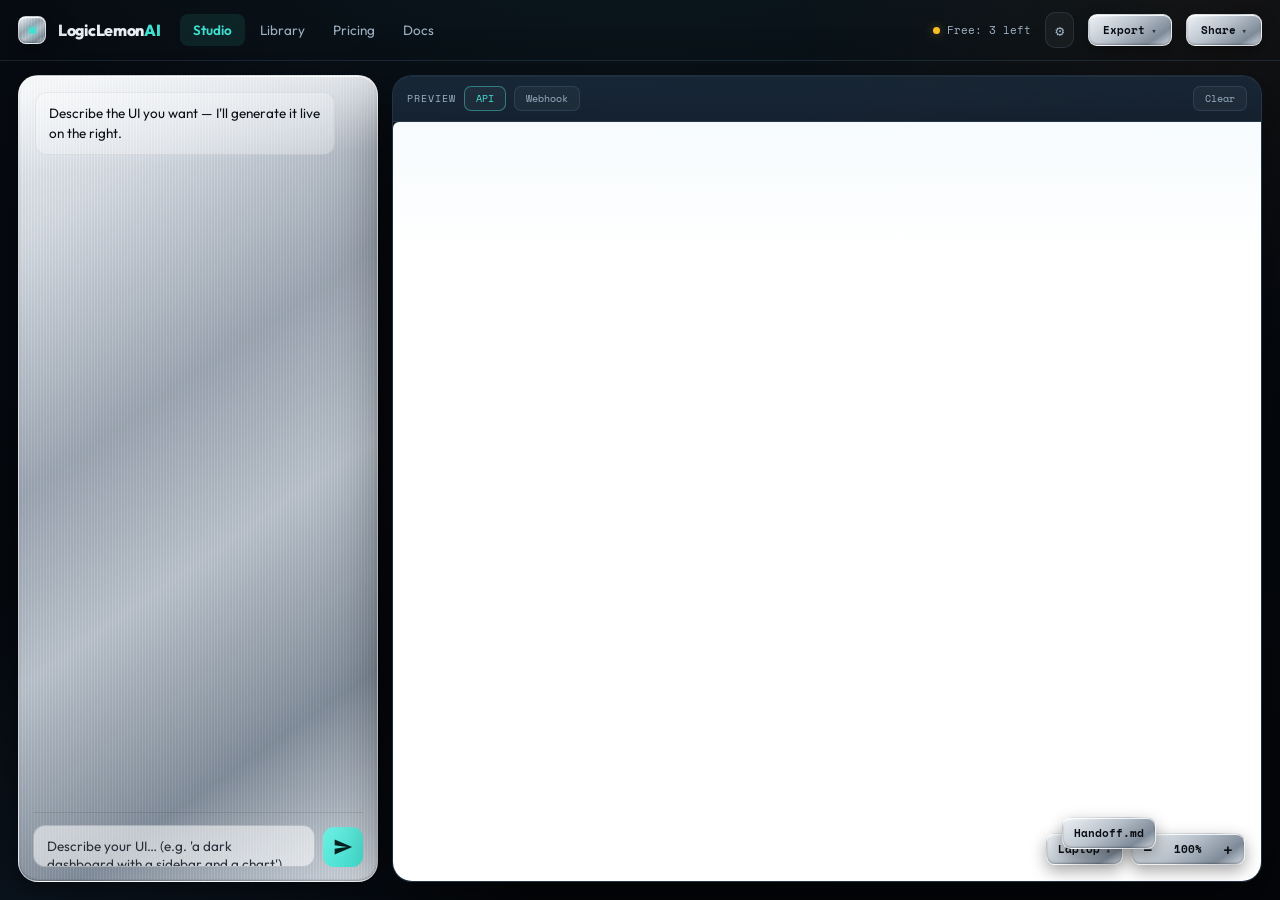
==== commit aa666927: "Sync studio to current: Export/Share split + menu fix + backend-handoff slide-out; signin→studio red" ====
--- a/worker/assets/index.html
+++ b/worker/assets/index.html
@@ -276,7 +276,7 @@
   .app-root{position:relative;z-index:1;height:100vh;display:flex;flex-direction:column;}
 
   /* header */
-  header{display:flex;align-items:center;gap:14px;padding:12px 18px;border-bottom:1px solid var(--line-dark);flex-shrink:0;}
+  header{display:flex;align-items:center;gap:14px;padding:12px 18px;border-bottom:1px solid var(--line-dark);flex-shrink:0;position:relative;z-index:100;}
   .brand{display:flex;align-items:center;gap:12px;}
   .brand .badge{width:28px;height:28px;border-radius:8px;display:grid;place-items:center;}
   .brand .badge .glz-node-dot{width:7px;height:7px;}
@@ -426,6 +426,32 @@
   .free-badge{font-family:var(--font-mono);font-size:11px;color:var(--amber);}
   .key-hint{font-family:var(--font-mono);font-size:10px;color:var(--ink-on-dark-dim);text-align:center;margin-top:12px;}
 
+  /* Handoff.md slide-out */
+  .handoff-trigger{position:absolute;left:16px;bottom:16px;z-index:6;cursor:pointer;font-family:var(--font-mono);font-size:11px;font-weight:700;padding:7px 11px;border-radius:9px;color:var(--ink-on-metal);border:1px solid var(--line-metal);background:linear-gradient(176deg,rgba(255,255,255,.6) 0%,rgba(255,255,255,0) 12%),linear-gradient(145deg,var(--metal-hi),var(--metal-2) 45%,var(--metal-4) 80%,var(--metal-1));box-shadow:var(--inset-metal),0 6px 16px rgba(0,0,0,.35);transition:filter var(--t-fast) var(--ease);}
+  .handoff-trigger:hover{filter:brightness(1.05);}
+  .handoff-overlay{position:absolute;inset:0;z-index:5;background:rgba(0,0,0,.3);display:none;-webkit-backdrop-filter:blur(2px);backdrop-filter:blur(2px);}
+  .handoff-overlay.open{display:block;}
+  .handoff-panel{position:absolute;bottom:0;left:50%;width:320px;max-height:70%;z-index:7;background:rgba(10,14,18,.97);border:1px solid var(--line-dark);border-radius:var(--r-lg) var(--r-lg) 0 0;box-shadow:var(--shadow-card);-webkit-backdrop-filter:blur(12px);backdrop-filter:blur(12px);display:none;flex-direction:column;transform:translateX(calc(-50% + 100%));transition:transform .35s var(--ease);}
+  .handoff-panel.open{display:flex;transform:translateX(-50%);}
+  .handoff-panel-header{display:flex;align-items:center;justify-content:space-between;padding:14px 16px 10px;border-bottom:1px solid var(--line-dark);}
+  .handoff-panel-title{font-family:var(--font-mono);font-size:12px;font-weight:700;letter-spacing:.5px;color:var(--ink-on-dark);}
+  .handoff-close{background:none;border:none;color:var(--ink-on-dark-dim);font-size:20px;cursor:pointer;line-height:1;padding:0 4px;}
+  .handoff-close:hover{color:var(--ink-on-dark);}
+  .handoff-panel-body{padding:14px 16px 18px;overflow:auto;}
+  .handoff-desc{font-size:13px;line-height:1.5;color:var(--ink-on-dark-dim);margin:0 0 16px;}
+  .stack-select-group{margin-bottom:16px;}
+  .stack-label{display:block;font-family:var(--font-mono);font-size:10px;letter-spacing:1px;text-transform:uppercase;color:var(--ink-on-dark-dim);margin-bottom:6px;}
+  .stack-select{position:relative;}
+  .stack-current{display:flex;align-items:center;justify-content:space-between;width:100%;padding:10px 13px;border-radius:8px;border:1px solid var(--line-dark);background:rgba(255,255,255,.04);color:var(--ink-on-dark);font-family:var(--font-mono);font-size:12.5px;cursor:pointer;transition:border-color var(--t-fast) var(--ease);}
+  .stack-current:hover{border-color:var(--teal-soft);}
+  .stack-options{display:none;position:absolute;top:calc(100% + 4px);left:0;right:0;z-index:10;padding:5px;background:rgba(10,14,18,.97);border:1px solid var(--line-dark);border-radius:10px;box-shadow:0 12px 32px rgba(0,0,0,.55);flex-direction:column;gap:2px;}
+  .stack-options.open{display:flex;}
+  .stack-opt{background:none;border:none;color:var(--ink-on-dark-dim);text-align:left;padding:7px 10px;border-radius:6px;cursor:pointer;font-family:var(--font-mono);font-size:11px;transition:all var(--t-fast) var(--ease);}
+  .stack-opt:hover{background:rgba(63,224,208,.12);color:var(--teal);}
+  .stack-opt.active{color:var(--teal);font-weight:700;}
+  .handoff-gen-btn{width:100%;padding:12px;border-radius:10px;border:none;cursor:pointer;font-family:var(--font-ui);font-size:13px;font-weight:700;background:linear-gradient(135deg,var(--teal-bright),var(--teal));color:#04201d;transition:all var(--t-base) var(--ease);}
+  .handoff-gen-btn:hover{filter:brightness(1.06);transform:translateY(-1px);}
+
   @media(max-width:820px){.container{flex-direction:column;}.panel-chat{width:100%;height:auto;max-height:42vh;}}
   </style>
 <style>
@@ -454,11 +480,16 @@
       <span class="signed-in-pill" id="signedInPill" title="You're signed in">&#10003; Connected</span>
       <button class="settings-btn" id="configBtn" title="Settings &amp; API key" style="font-size:15px;padding:6px 9px;">&#9881;</button>
       <div class="preview-pod pod-down hdr-export" id="exportPod">
-        <button class="pod-trigger" id="exportTrigger" type="button" aria-haspopup="true" aria-expanded="false" title="Export &amp; Share"><span>Export &amp; Share</span><span class="pod-caret" aria-hidden="true">&#9662;</span></button>
+        <button class="pod-trigger" id="exportTrigger" type="button" aria-haspopup="true" aria-expanded="false" title="Export"><span>Export</span><span class="pod-caret" aria-hidden="true">&#9662;</span></button>
         <div class="pod-menu" id="exportMenu" role="menu">
           <button class="pod-item" type="button" role="menuitem" data-action="download">↓ Download HTML</button>
           <button class="pod-item" type="button" role="menuitem" data-action="copy">⎘ Copy HTML</button>
           <button class="pod-item" type="button" role="menuitem" data-action="desktop">⇄ Send to Desktop</button>
+        </div>
+      </div>
+      <div class="preview-pod pod-down hdr-export" id="sharePod">
+        <button class="pod-trigger" id="shareTrigger" type="button" aria-haspopup="true" aria-expanded="false" title="Share"><span>Share</span><span class="pod-caret" aria-hidden="true">&#9662;</span></button>
+        <div class="pod-menu" id="shareMenu" role="menu">
           <button class="pod-item" type="button" role="menuitem" data-action="handoff">📋 Backend Handoff.md</button>
         </div>
       </div>
@@ -504,6 +535,35 @@
               <button class="zoom-step" id="zoomOutBtn" type="button" aria-label="Zoom out">&minus;</button>
               <button class="zoom-val" id="zoomValue" type="button" title="Fit to width" aria-label="Fit to width">100%</button>
               <button class="zoom-step" id="zoomInBtn" type="button" aria-label="Zoom in">+</button>
+          </div>
+          <!-- Handoff.md silver trigger + slide-out panel -->
+          <button class="handoff-trigger" id="handoffTrigger" type="button" title="Generate Backend Handoff">Handoff.md</button>
+          <div class="handoff-overlay" id="handoffOverlay"></div>
+          <div class="handoff-panel" id="handoffPanel">
+            <div class="handoff-panel-header">
+              <span class="handoff-panel-title">Backend Handoff.md</span>
+              <button class="handoff-close" id="handoffClose" type="button" aria-label="Close">&times;</button>
+            </div>
+            <div class="handoff-panel-body">
+              <p class="handoff-desc">Generate a portable backend-handoff specification from the current UI.</p>
+              <div class="stack-select-group">
+                <label class="stack-label">Target stack</label>
+                <div class="stack-select" id="stackSelect">
+                  <button class="stack-current" id="stackCurrent" type="button">Agnostic <span class="pod-caret">&#9662;</span></button>
+                  <div class="stack-options" id="stackOptions">
+                    <button class="stack-opt active" data-stack="agnostic">Agnostic</button>
+                    <button class="stack-opt" data-stack="cloudflare">Cloudflare</button>
+                    <button class="stack-opt" data-stack="node-express">Node-Express</button>
+                    <button class="stack-opt" data-stack="supabase">Supabase</button>
+                    <button class="stack-opt" data-stack="fastapi">FastAPI</button>
+                    <button class="stack-opt" data-stack="nextjs">Next.js</button>
+                    <button class="stack-opt" data-stack="firebase">Firebase</button>
+                    <button class="stack-opt" data-stack="django">Django</button>
+                    <button class="stack-opt" data-stack="rails">Rails</button>
+                  </div>
+                </div>
+              </div>
+              <button class="handoff-gen-btn" id="handoffGenBtn" type="button">Generate Handoff.md</button>
             </div>
           </div>
         </div>
@@ -618,6 +678,104 @@
     window.parent.postMessage({ type: 'close-fullscreen' }, '*');
   }
 });
+</script>
+<!-- Inline: Share pod + Handoff.md slide-out -->
+<script>
+(function(){
+  var sharePod = document.getElementById('sharePod');
+  var shareTrigger = document.getElementById('shareTrigger');
+  var shareMenu = document.getElementById('shareMenu');
+  var handoffTrigger = document.getElementById('handoffTrigger');
+  var handoffPanel = document.getElementById('handoffPanel');
+  var handoffOverlay = document.getElementById('handoffOverlay');
+  var handoffClose = document.getElementById('handoffClose');
+  var stackCurrent = document.getElementById('stackCurrent');
+  var stackOptions = document.getElementById('stackOptions');
+  var handoffGenBtn = document.getElementById('handoffGenBtn');
+
+  function closeSharePod(){ if(sharePod) sharePod.classList.remove('open'); }
+  function closeHandoffPanel(){ if(handoffPanel) handoffPanel.classList.remove('open'); if(handoffOverlay) handoffOverlay.classList.remove('open'); }
+  function openHandoffPanel(){ if(handoffPanel) handoffPanel.classList.add('open'); if(handoffOverlay) handoffOverlay.classList.add('open'); closeSharePod(); }
+
+  if(shareTrigger) shareTrigger.addEventListener('click', function(e){ e.stopPropagation(); sharePod.classList.toggle('open'); });
+  document.addEventListener('click', function(e){ if(sharePod && !sharePod.contains(e.target)) closeSharePod(); });
+  if(handoffTrigger) handoffTrigger.addEventListener('click', function(e){ e.stopPropagation(); openHandoffPanel(); });
+  if(handoffOverlay) handoffOverlay.addEventListener('click', closeHandoffPanel);
+  if(handoffClose) handoffClose.addEventListener('click', closeHandoffPanel);
+  if(stackCurrent) stackCurrent.addEventListener('click', function(e){ e.stopPropagation(); stackOptions.classList.toggle('open'); });
+  document.addEventListener('click', function(e){ if(stackOptions && !stackOptions.contains(e.target)) stackOptions.classList.remove('open'); });
+  if(stackOptions) stackOptions.addEventListener('click', function(e){
+    var opt = e.target.closest('.stack-opt');
+    if(!opt) return;
+    stackOptions.querySelectorAll('.stack-opt').forEach(function(o){ o.classList.remove('active'); });
+    opt.classList.add('active');
+    stackCurrent.innerHTML = opt.textContent + ' <span class="pod-caret">&#9662;</span>';
+    stackOptions.classList.remove('open');
+  });
+  if(handoffGenBtn) handoffGenBtn.addEventListener('click', function(){
+    var api = window.WebhooksEmail;
+    if(!api){ alert('Studio not ready. Try again.'); return; }
+    var result = api.getLastResult();
+    if(!result){ alert('Nothing to export — generate a UI first.'); return; }
+    var stack = (stackOptions ? stackOptions.querySelector('.stack-opt.active') : null);
+    var stackName = stack ? stack.getAttribute('data-stack') : 'agnostic';
+    var stackLabel = stack ? stack.textContent : 'Agnostic';
+    var htmlLen = (result.html || '').length;
+    var cssLen = (result.css || '').length;
+    var jsLen = (result.js || '').length;
+    var totalLen = htmlLen + cssLen + jsLen;
+    var now = new Date().toISOString().slice(0,19).replace('T',' ');
+    var md = '# Implementation Handoff\n\n';
+    md += '> Auto-generated by LogicLemonAI Studio \u00B7 ' + now + '\n';
+    md += '> Target stack: **' + stackLabel + '**\n\n';
+    md += '## Source Prompt\n\n';
+    md += '```\n' + (window.lastPrompt || '(not recorded)') + '\n```\n\n';
+    md += '## Generated Output Summary\n\n';
+    md += '| Component | Size |\n|-----------|------|\n';
+    md += '| HTML | ' + htmlLen + ' chars |\n| CSS | ' + cssLen + ' chars |\n| JS | ' + jsLen + ' chars |\n| **Total** | **' + totalLen + ' chars** |\n\n';
+    md += '## Target Stack\n\n';
+    md += '- **Stack**: ' + stackLabel + '\n';
+    md += '- **Provider**: ' + (stackName === 'agnostic' ? 'Any' : stackLabel) + '\n\n';
+    md += '## Architecture\n\n';
+    md += '- **Rendering**: Client-side blob URL \u2192 sandboxed iframe\n';
+    md += '- **Framework**: Glazier Kit design system (tokens.css + glazier.css)\n';
+    md += '- **Export**: Self-contained HTML with inline CSS/JS\n\n';
+    md += '## Integration Instructions\n\n';
+    md += '### Standalone HTML file\n\n';
+    md += 'Save the downloaded HTML file as-is.\n\n';
+    md += '```bash\npython3 -m http.server 8080\n```\n\n';
+    md += '### Extract into a project\n\n';
+    md += '```\nproject/\n\u2514\u2500\u2500 index.html    # HTML block\n\u2514\u2500\u2500 styles.css    # CSS block\n\u2514\u2500\u2500 app.js        # JS block\n```\n\n';
+    md += '---\n\n## Generated HTML\n\n```html\n' + (result.html || '') + '\n```\n\n';
+    md += '## Generated CSS\n\n```css\n' + (result.css || '') + '\n```\n\n';
+    md += '## Generated JS\n\n```javascript\n' + (result.js || '') + '\n```\n\n';
+    md += '---\n\n*Generated by [LogicLemonAI Studio](https://logiclemonai.workers.dev)*\n';
+    var blob = new Blob([md], {type:'text/markdown'});
+    var url = URL.createObjectURL(blob);
+    var a = document.createElement('a');
+    a.href = url;
+    a.download = 'HANDOFF-' + Date.now() + '.md';
+    document.body.appendChild(a);
+    a.click();
+    document.body.removeChild(a);
+    setTimeout(function(){ URL.revokeObjectURL(url); }, 5000);
+    closeHandoffPanel();
+    var toast = document.querySelector('.copy-toast');
+    if(toast){ toast.textContent = 'Handoff.md downloaded'; toast.classList.add('show'); clearTimeout(toast._timer); toast._timer = setTimeout(function(){ toast.classList.remove('show'); }, 2000); }
+    else alert('Handoff.md downloaded');
+  });
+  /* Share pod handoff button — uses same logic but with the selected stack (or defaults to agnostic) */
+  if(shareMenu) shareMenu.addEventListener('click', function(e){
+    var btn = e.target.closest('.pod-item[data-action="handoff"]');
+    if(!btn) return;
+    e.stopPropagation();
+    closeSharePod();
+    /* Get current stack selection or default */
+    var activeStack = stackOptions ? stackOptions.querySelector('.stack-opt.active') : null;
+    if(activeStack) stackCurrent.innerHTML = activeStack.textContent + ' <span class="pod-caret">&#9662;</span>';
+    handoffGenBtn.click();
+  });
+})();
 </script>
 <!-- broken-img-handler -->
 <script>
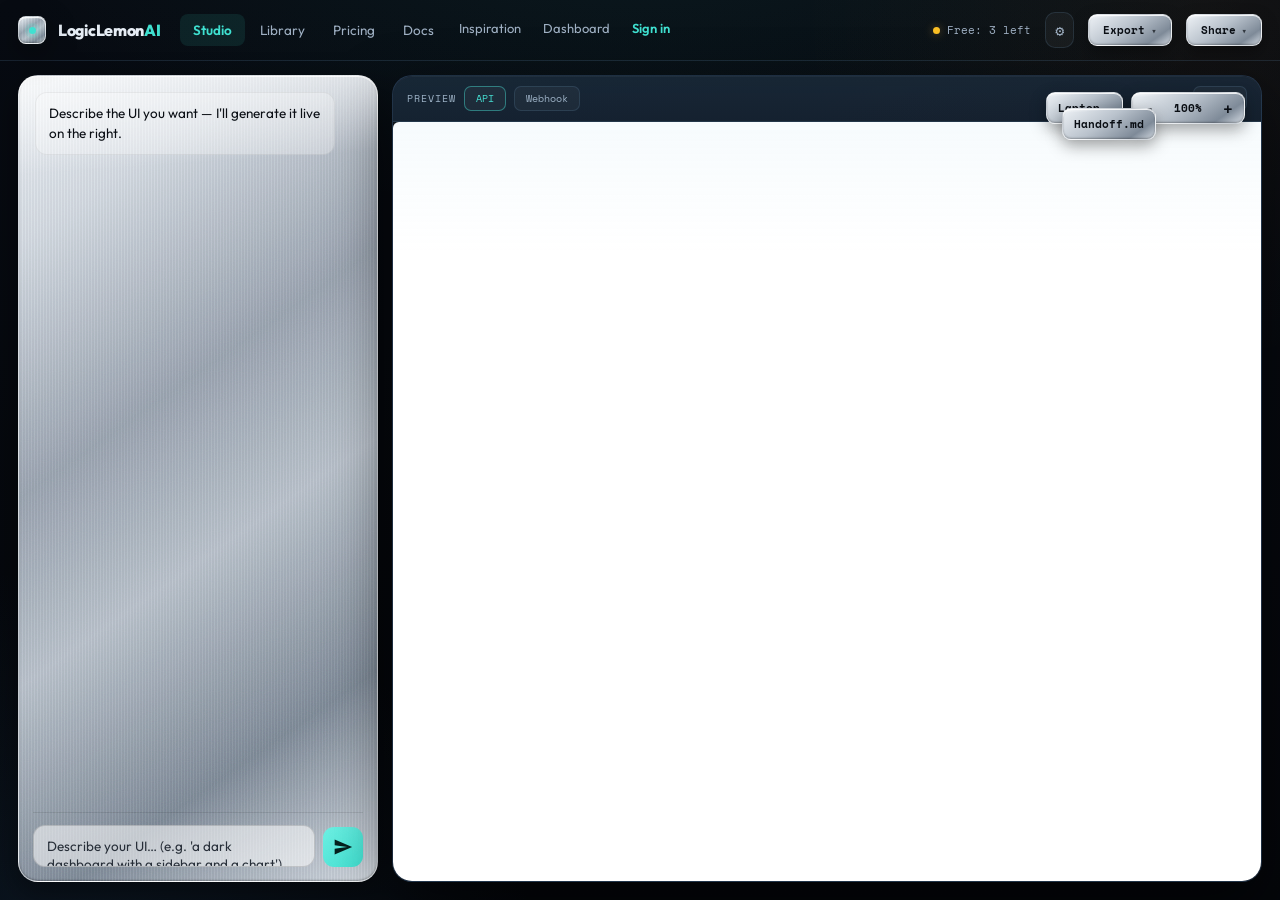
==== commit bb248d5c: "fix: preview controls + handoff pill position top-right/top-left (was bottom, overlapping)" ====
--- a/worker/assets/index.html
+++ b/worker/assets/index.html
@@ -3,7 +3,7 @@
 <head>
   <meta charset="UTF-8">
   <meta name="viewport" content="width=device-width, initial-scale=1.0">
-  <title>LogicLemonAI — Studio</title>
+  <title>DipDesigns — Studio</title>
   <link rel="manifest" href="manifest.json">
   <link rel="preconnect" href="https://fonts.googleapis.com">
   <link rel="preconnect" href="https://fonts.gstatic.com" crossorigin>
@@ -334,8 +334,8 @@
   iframe#preview{display:block;width:1280px;height:900px;border:none;background:#fff;border-radius:6px;transition:width .3s ease,height .3s ease;}
   iframe#preview.framed{box-shadow:0 0 0 1px var(--trace-dim,rgba(120,170,210,.16));}
 
-  /* preview controls — silver pods + zoom + export, bottom-right */
-  .preview-controls{position:absolute;right:16px;bottom:16px;z-index:6;display:flex;align-items:flex-end;gap:8px;}
+  /* preview controls — silver pods + zoom + export, top-right */
+  .preview-controls{position:absolute;right:16px;top:16px;z-index:6;display:flex;align-items:flex-end;gap:8px;}
   .preview-pod{position:relative;}
   .pod-trigger{display:inline-flex;align-items:center;gap:6px;color:var(--ink-on-metal);padding:7px 11px;border-radius:9px;cursor:pointer;font-family:var(--font-mono);font-size:11px;font-weight:700;
     border:1px solid var(--line-metal);
@@ -427,7 +427,7 @@
   .key-hint{font-family:var(--font-mono);font-size:10px;color:var(--ink-on-dark-dim);text-align:center;margin-top:12px;}
 
   /* Handoff.md slide-out */
-  .handoff-trigger{position:absolute;left:16px;bottom:16px;z-index:6;cursor:pointer;font-family:var(--font-mono);font-size:11px;font-weight:700;padding:7px 11px;border-radius:9px;color:var(--ink-on-metal);border:1px solid var(--line-metal);background:linear-gradient(176deg,rgba(255,255,255,.6) 0%,rgba(255,255,255,0) 12%),linear-gradient(145deg,var(--metal-hi),var(--metal-2) 45%,var(--metal-4) 80%,var(--metal-1));box-shadow:var(--inset-metal),0 6px 16px rgba(0,0,0,.35);transition:filter var(--t-fast) var(--ease);}
+  .handoff-trigger{position:absolute;left:16px;top:16px;z-index:6;cursor:pointer;font-family:var(--font-mono);font-size:11px;font-weight:700;padding:7px 11px;border-radius:9px;color:var(--ink-on-metal);border:1px solid var(--line-metal);background:linear-gradient(176deg,rgba(255,255,255,.6) 0%,rgba(255,255,255,0) 12%),linear-gradient(145deg,var(--metal-hi),var(--metal-2) 45%,var(--metal-4) 80%,var(--metal-1));box-shadow:var(--inset-metal),0 6px 16px rgba(0,0,0,.35);transition:filter var(--t-fast) var(--ease);}
   .handoff-trigger:hover{filter:brightness(1.05);}
   .handoff-overlay{position:absolute;inset:0;z-index:5;background:rgba(0,0,0,.3);display:none;-webkit-backdrop-filter:blur(2px);backdrop-filter:blur(2px);}
   .handoff-overlay.open{display:block;}
@@ -452,7 +452,16 @@
   .handoff-gen-btn{width:100%;padding:12px;border-radius:10px;border:none;cursor:pointer;font-family:var(--font-ui);font-size:13px;font-weight:700;background:linear-gradient(135deg,var(--teal-bright),var(--teal));color:#04201d;transition:all var(--t-base) var(--ease);}
   .handoff-gen-btn:hover{filter:brightness(1.06);transform:translateY(-1px);}
 
-  @media(max-width:820px){.container{flex-direction:column;}.panel-chat{width:100%;height:auto;max-height:42vh;}}
+  @media(max-width:820px){
+    .container{flex-direction:column;}
+    .panel-chat{width:100%;height:auto;max-height:42vh;}
+    iframe#preview{width:100%;height:60vh;}
+    .preview-controls{right:8px;top:8px;gap:4px;flex-wrap:wrap;justify-content:flex-end;}
+    .pod-trigger,.zoom-step,.zoom-val{padding:5px 8px;font-size:10px;}
+    .handoff-trigger{left:8px;bottom:8px;font-size:10px;padding:5px 8px;}
+    /* mobile: handoff at top-left so bottom controls have full width */
+    .handoff-trigger{left:8px;top:8px;bottom:auto;font-size:10px;padding:5px 8px;}
+  }
   </style>
 <style>
 .ha-img-placeholder{display:flex;align-items:center;justify-content:center;flex-direction:column;gap:6px;background:#f4f4f5;border:1px dashed #d4d4d8;border-radius:8px;color:#71717a;font-size:12px;font-family:system-ui,sans-serif;min-height:80px;padding:16px;box-sizing:border-box;animation:ha-img-pulse 1.5s ease-in-out infinite}
@@ -469,11 +478,14 @@
       <div class="brand">
         <span class="badge glz-surface-metal"><span class="glz-node-dot"></span></span>
         <h1>LogicLemon<span>AI</span></h1>
-        <nav>
+        <nav id="headerNav">
           <button class="active" data-view="app">Studio</button>
           <button data-view="library">Library</button>
           <button data-view="pricing">Pricing</button>
           <button data-view="docs">Docs</button>
+          <a href="/inspiration.html" target="_blank" style="text-decoration:none;"><button style="background:none;border:none;color:var(--ink-on-dark-dim);font-size:13px;padding:6px 10px;border-radius:8px;cursor:pointer;transition:color var(--t-fast);font-family:var(--font-ui);" onmouseover="this.style.color='var(--teal)'" onmouseout="this.style.color='var(--ink-on-dark-dim)'">Inspiration</button></a>
+          <a href="/dashboard.html" target="_blank" style="text-decoration:none;"><button style="background:none;border:none;color:var(--ink-on-dark-dim);font-size:13px;padding:6px 10px;border-radius:8px;cursor:pointer;transition:color var(--t-fast);font-family:var(--font-ui);" onmouseover="this.style.color='var(--teal)'" onmouseout="this.style.color='var(--ink-on-dark-dim)'">Dashboard</button></a>
+          <a href="/signin.html" style="text-decoration:none;"><button class="mobile-signin" style="background:none;border:none;color:var(--teal);font-size:13px;padding:6px 10px;border-radius:8px;cursor:pointer;font-family:var(--font-ui);font-weight:600;">Sign in</button></a>
         </nav>
       </div>
       <div class="status"><span class="dot" id="statusDot"></span> <span id="statusText">Ready</span></div>
@@ -587,24 +599,64 @@
       <div class="page">
         <span class="section-tag">PLANS</span>
         <h2>Simple, transparent pricing</h2>
-        <p class="subtitle">Start free. Pay only when you need persistence, sync, and the full library.</p>
-        <div class="pricing-grid">
-          <div class="pricing-card">
-            <h3>FREE</h3><div class="price">$0<span>/mo</span></div>
-            <ul><li>Text-to-UI generation</li><li>Sandboxed live preview</li><li>Skills Library (basic)</li><li>3 free generations/day</li></ul>
-            <button class="cta-btn secondary" id="pricingFreeBtn">Try Free</button>
-          </div>
-          <div class="pricing-card featured">
-            <h3>CREDITS</h3><div class="price">$5<span> — 10 credits</span></div>
-            <ul><li>Full SkillChain generation</li><li>Backend blueprint export</li><li>Desktop sync (Send to IDE)</li><li>Webhook ingress</li><li>7 edge models</li></ul>
-            <button class="cta-btn" id="pricingSmallBtn">Buy Credits</button>
-          </div>
-          <div class="pricing-card">
-            <h3>PRO</h3><div class="price">$12<span>/mo</span></div>
-            <ul><li>100 credits/month</li><li>Everything in Credits</li><li>Unlimited webhook ingress</li><li>Priority routing</li><li>API access</li></ul>
-            <button class="cta-btn secondary" id="pricingProBtn">Subscribe</button>
-          </div>
-        </div>
+        <p class="subtitle">Start free. Upgrade when you need more power.</p>
+
+        <div id="pricingCreditBar" style="display:none;max-width:480px;margin:0 auto 28px;text-align:center;padding:14px 18px;border-radius:14px;background:var(--glazier-glass-2);border:1px solid var(--line-dark);font-family:var(--font-mono);font-size:13px;color:var(--ink-on-dark-dim);">
+          <span id="pricingCreditText">Loading balance...</span>
+        </div>
+
+        <div class="pricing-grid" style="display:grid;grid-template-columns:repeat(auto-fit,minmax(220px,1fr));gap:18px;max-width:900px;margin:0 auto;">
+          <div class="pricing-card" style="padding:22px;border-radius:var(--r-lg);border:1px solid var(--line-dark);background:var(--bg-raise);display:flex;flex-direction:column;gap:10px;">
+            <h3 style="font-size:14px;letter-spacing:2px;font-weight:700;color:var(--metal-2);margin:0;">FREE</h3>
+            <div class="price" style="font-size:32px;font-weight:800;color:var(--ink-on-dark);margin:4px 0;">$0</div>
+            <ul style="list-style:none;padding:0;margin:0;font-size:13px;color:var(--ink-on-dark-dim);line-height:1.7;flex:1;">
+              <li>3 AI generations / day</li>
+              <li>Live sandbox preview</li>
+              <li>Skills Library</li>
+              <li>Mobile + Desktop</li>
+            </ul>
+            <button class="cta-btn secondary" id="pricingFreeBtn" style="width:100%;margin-top:8px;padding:12px;border-radius:10px;border:1px solid var(--line-dark);background:transparent;color:var(--ink-on-dark);font-family:var(--font-ui);font-weight:600;cursor:pointer;transition:all .15s;">Get Started</button>
+          </div>
+
+          <div class="pricing-card" style="padding:22px;border-radius:var(--r-lg);border:1px solid var(--teal-soft);background:var(--bg-raise);display:flex;flex-direction:column;gap:10px;position:relative;">
+            <div style="position:absolute;top:-1px;right:16px;background:var(--teal);color:#04201d;font-size:11px;font-weight:700;padding:4px 10px;border-radius:0 0 8px 8px;font-family:var(--font-mono);letter-spacing:.5px;">POPULAR</div>
+            <h3 style="font-size:14px;letter-spacing:2px;font-weight:700;color:var(--metal-2);margin:0;">STARTER</h3>
+            <div class="price" style="font-size:32px;font-weight:800;color:var(--ink-on-dark);margin:4px 0;">$3<span style="font-size:14px;font-weight:400;color:var(--ink-on-dark-dim);"> — 3 credits</span></div>
+            <ul style="list-style:none;padding:0;margin:0;font-size:13px;color:var(--ink-on-dark-dim);line-height:1.7;flex:1;">
+              <li>Everything in Free</li>
+              <li>Backend blueprint export</li>
+              <li>Desktop sync</li>
+              <li>Target stack handoff</li>
+            </ul>
+            <button class="cta-btn" id="pricingTestBtn" style="width:100%;margin-top:8px;padding:12px;border-radius:10px;border:none;background:linear-gradient(135deg,var(--teal-bright),var(--teal));color:#04201d;font-family:var(--font-ui);font-weight:700;cursor:pointer;transition:all .15s;">Buy Starter</button>
+          </div>
+
+          <div class="pricing-card" style="padding:22px;border-radius:var(--r-lg);border:1px solid var(--line-dark);background:var(--bg-raise);display:flex;flex-direction:column;gap:10px;">
+            <h3 style="font-size:14px;letter-spacing:2px;font-weight:700;color:var(--metal-2);margin:0;">CREDITS</h3>
+            <div class="price" style="font-size:32px;font-weight:800;color:var(--ink-on-dark);margin:4px 0;">$5<span style="font-size:14px;font-weight:400;color:var(--ink-on-dark-dim);"> — 10 credits</span></div>
+            <ul style="list-style:none;padding:0;margin:0;font-size:13px;color:var(--ink-on-dark-dim);line-height:1.7;flex:1;">
+              <li>Everything in Starter</li>
+              <li>Full SkillChain generation</li>
+              <li>Webhook ingress</li>
+              <li>7 edge models</li>
+            </ul>
+            <button class="cta-btn" id="pricingSmallBtn" style="width:100%;margin-top:8px;padding:12px;border-radius:10px;border:none;background:linear-gradient(135deg,var(--teal-bright),var(--teal));color:#04201d;font-family:var(--font-ui);font-weight:700;cursor:pointer;transition:all .15s;">Buy Credits</button>
+          </div>
+
+          <div class="pricing-card" style="padding:22px;border-radius:var(--r-lg);border:1px solid var(--amber-soft);background:var(--bg-raise);display:flex;flex-direction:column;gap:10px;">
+            <h3 style="font-size:14px;letter-spacing:2px;font-weight:700;color:var(--amber);margin:0;">PRO</h3>
+            <div class="price" style="font-size:32px;font-weight:800;color:var(--ink-on-dark);margin:4px 0;">$12<span style="font-size:14px;font-weight:400;color:var(--ink-on-dark-dim);">/mo</span></div>
+            <ul style="list-style:none;padding:0;margin:0;font-size:13px;color:var(--ink-on-dark-dim);line-height:1.7;flex:1;">
+              <li>100 credits / month</li>
+              <li>Unlimited webhook ingress</li>
+              <li>Priority routing</li>
+              <li>API access</li>
+            </ul>
+            <button class="cta-btn secondary" id="pricingProBtn" style="width:100%;margin-top:8px;padding:12px;border-radius:10px;border:1px solid var(--amber-soft);background:transparent;color:var(--amber);font-family:var(--font-ui);font-weight:600;cursor:pointer;transition:all .15s;">Subscribe</button>
+          </div>
+        </div>
+
+        <p style="text-align:center;margin-top:28px;font-size:12px;color:var(--ink-on-dark-dim);font-family:var(--font-mono);">Secure payments via Stripe. No refunds, no lock-in. Cancel Pro anytime.</p>
       </div>
     </div>
 
@@ -639,7 +691,7 @@
         </div>
         <div class="settings-section">
           <span class="section-tag">API KEY</span>
-          <p>Add your own <strong>OpenRouter key</strong> (free at <a href="https://openrouter.ai/keys" target="_blank" rel="noopener noreferrer">openrouter.ai/keys</a>) or a <strong>LogicLemonAI key</strong>.</p>
+          <p>Add your own <strong>OpenRouter key</strong> (free at <a href="https://openrouter.ai/keys" target="_blank" rel="noopener noreferrer">openrouter.ai/keys</a>) or a <strong>DipDesigns key</strong>.</p>
           <input type="password" id="keyInput" placeholder="sk-or-v1-…" spellcheck="false" autocomplete="off" />
           <div id="keyFeedback"></div>
           <button class="btn-primary" id="keyValidateBtn">Validate &amp; Save</button>
@@ -713,7 +765,7 @@
     stackOptions.classList.remove('open');
   });
   if(handoffGenBtn) handoffGenBtn.addEventListener('click', function(){
-    var api = window.WebhooksEmail;
+    var api = window.DipDesigns;
     if(!api){ alert('Studio not ready. Try again.'); return; }
     var result = api.getLastResult();
     if(!result){ alert('Nothing to export — generate a UI first.'); return; }
@@ -726,7 +778,7 @@
     var totalLen = htmlLen + cssLen + jsLen;
     var now = new Date().toISOString().slice(0,19).replace('T',' ');
     var md = '# Implementation Handoff\n\n';
-    md += '> Auto-generated by LogicLemonAI Studio \u00B7 ' + now + '\n';
+    md += '> Auto-generated by DipDesigns Studio \u00B7 ' + now + '\n';
     md += '> Target stack: **' + stackLabel + '**\n\n';
     md += '## Source Prompt\n\n';
     md += '```\n' + (window.lastPrompt || '(not recorded)') + '\n```\n\n';
@@ -749,7 +801,7 @@
     md += '---\n\n## Generated HTML\n\n```html\n' + (result.html || '') + '\n```\n\n';
     md += '## Generated CSS\n\n```css\n' + (result.css || '') + '\n```\n\n';
     md += '## Generated JS\n\n```javascript\n' + (result.js || '') + '\n```\n\n';
-    md += '---\n\n*Generated by [LogicLemonAI Studio](https://logiclemonai.workers.dev)*\n';
+    md += '---\n\n*Generated by [DipDesigns Studio](https://workers.dipdesigns.app)*\n';
     var blob = new Blob([md], {type:'text/markdown'});
     var url = URL.createObjectURL(blob);
     var a = document.createElement('a');
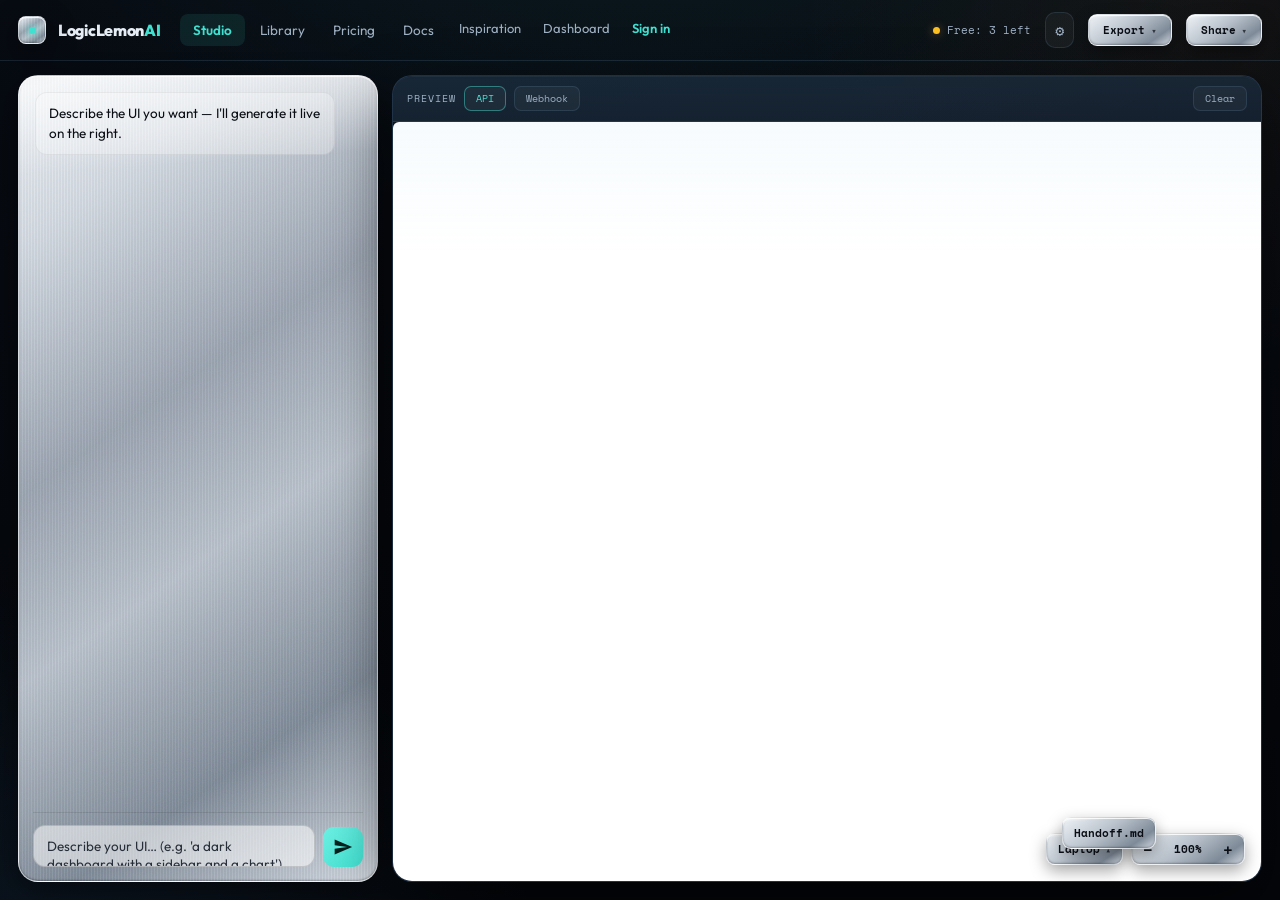
==== commit 5eb07e74: "fix: move preview controls bottom-right, handoff pill bottom-left" ====
--- a/worker/assets/index.html
+++ b/worker/assets/index.html
@@ -334,8 +334,8 @@
   iframe#preview{display:block;width:1280px;height:900px;border:none;background:#fff;border-radius:6px;transition:width .3s ease,height .3s ease;}
   iframe#preview.framed{box-shadow:0 0 0 1px var(--trace-dim,rgba(120,170,210,.16));}
 
-  /* preview controls — silver pods + zoom + export, top-right */
-  .preview-controls{position:absolute;right:16px;top:16px;z-index:6;display:flex;align-items:flex-end;gap:8px;}
+  /* preview controls — silver pods + zoom + export, bottom-right */
+  .preview-controls{position:absolute;right:16px;bottom:16px;z-index:6;display:flex;align-items:flex-end;gap:8px;}
   .preview-pod{position:relative;}
   .pod-trigger{display:inline-flex;align-items:center;gap:6px;color:var(--ink-on-metal);padding:7px 11px;border-radius:9px;cursor:pointer;font-family:var(--font-mono);font-size:11px;font-weight:700;
     border:1px solid var(--line-metal);
@@ -427,7 +427,7 @@
   .key-hint{font-family:var(--font-mono);font-size:10px;color:var(--ink-on-dark-dim);text-align:center;margin-top:12px;}
 
   /* Handoff.md slide-out */
-  .handoff-trigger{position:absolute;left:16px;top:16px;z-index:6;cursor:pointer;font-family:var(--font-mono);font-size:11px;font-weight:700;padding:7px 11px;border-radius:9px;color:var(--ink-on-metal);border:1px solid var(--line-metal);background:linear-gradient(176deg,rgba(255,255,255,.6) 0%,rgba(255,255,255,0) 12%),linear-gradient(145deg,var(--metal-hi),var(--metal-2) 45%,var(--metal-4) 80%,var(--metal-1));box-shadow:var(--inset-metal),0 6px 16px rgba(0,0,0,.35);transition:filter var(--t-fast) var(--ease);}
+  .handoff-trigger{position:absolute;left:16px;bottom:16px;z-index:6;cursor:pointer;font-family:var(--font-mono);font-size:11px;font-weight:700;padding:7px 11px;border-radius:9px;color:var(--ink-on-metal);border:1px solid var(--line-metal);background:linear-gradient(176deg,rgba(255,255,255,.6) 0%,rgba(255,255,255,0) 12%),linear-gradient(145deg,var(--metal-hi),var(--metal-2) 45%,var(--metal-4) 80%,var(--metal-1));box-shadow:var(--inset-metal),0 6px 16px rgba(0,0,0,.35);transition:filter var(--t-fast) var(--ease);}
   .handoff-trigger:hover{filter:brightness(1.05);}
   .handoff-overlay{position:absolute;inset:0;z-index:5;background:rgba(0,0,0,.3);display:none;-webkit-backdrop-filter:blur(2px);backdrop-filter:blur(2px);}
   .handoff-overlay.open{display:block;}
@@ -456,11 +456,9 @@
     .container{flex-direction:column;}
     .panel-chat{width:100%;height:auto;max-height:42vh;}
     iframe#preview{width:100%;height:60vh;}
-    .preview-controls{right:8px;top:8px;gap:4px;flex-wrap:wrap;justify-content:flex-end;}
+    .preview-controls{right:8px;bottom:8px;gap:4px;flex-wrap:wrap;justify-content:flex-end;}
     .pod-trigger,.zoom-step,.zoom-val{padding:5px 8px;font-size:10px;}
     .handoff-trigger{left:8px;bottom:8px;font-size:10px;padding:5px 8px;}
-    /* mobile: handoff at top-left so bottom controls have full width */
-    .handoff-trigger{left:8px;top:8px;bottom:auto;font-size:10px;padding:5px 8px;}
   }
   </style>
 <style>
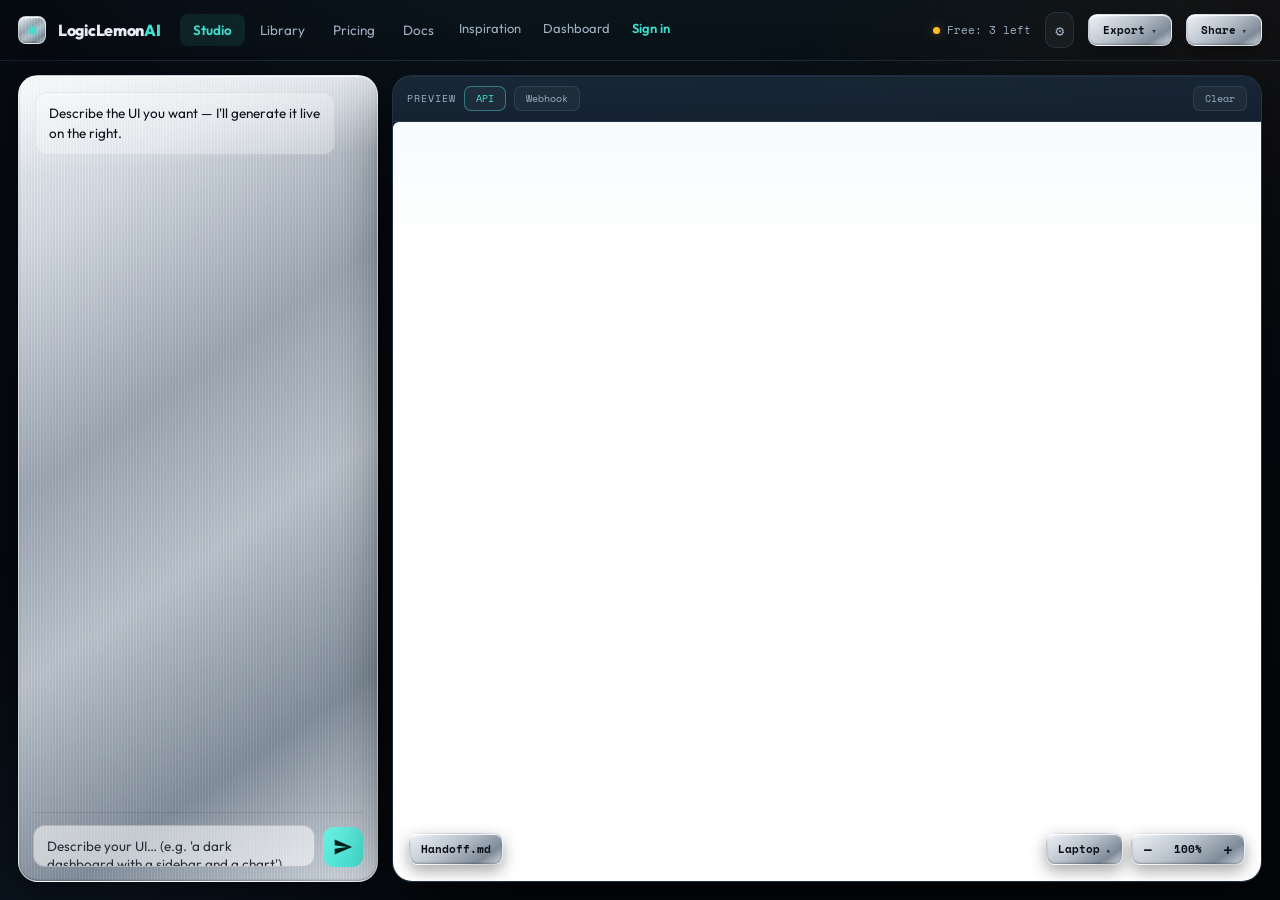
==== commit 1ebf8367: "feat: vibe expander chips, mic button, mobile-native layout, ClawHub skill prep - Vibe quick-prompt " ====
--- a/worker/assets/index.html
+++ b/worker/assets/index.html
@@ -332,6 +332,10 @@
   .preview-canvas{flex:1;overflow:auto;display:grid;background:var(--bg-void);-webkit-overflow-scrolling:touch;}
   .preview-stage{margin:auto;}
   iframe#preview{display:block;width:1280px;height:900px;border:none;background:#fff;border-radius:6px;transition:width .3s ease,height .3s ease;}
+
+  /* vibe chips + mic (hidden on desktop, shown on mobile) */
+  .vibe-chips{display:none;}
+  .mic-btn{display:none;}
   iframe#preview.framed{box-shadow:0 0 0 1px var(--trace-dim,rgba(120,170,210,.16));}
 
   /* preview controls — silver pods + zoom + export, bottom-right */
@@ -426,39 +430,80 @@
   .free-badge{font-family:var(--font-mono);font-size:11px;color:var(--amber);}
   .key-hint{font-family:var(--font-mono);font-size:10px;color:var(--ink-on-dark-dim);text-align:center;margin-top:12px;}
 
-  /* Handoff.md slide-out */
+  /* Backend Assistant — translucent chat queue slide-out */
   .handoff-trigger{position:absolute;left:16px;bottom:16px;z-index:6;cursor:pointer;font-family:var(--font-mono);font-size:11px;font-weight:700;padding:7px 11px;border-radius:9px;color:var(--ink-on-metal);border:1px solid var(--line-metal);background:linear-gradient(176deg,rgba(255,255,255,.6) 0%,rgba(255,255,255,0) 12%),linear-gradient(145deg,var(--metal-hi),var(--metal-2) 45%,var(--metal-4) 80%,var(--metal-1));box-shadow:var(--inset-metal),0 6px 16px rgba(0,0,0,.35);transition:filter var(--t-fast) var(--ease);}
   .handoff-trigger:hover{filter:brightness(1.05);}
-  .handoff-overlay{position:absolute;inset:0;z-index:5;background:rgba(0,0,0,.3);display:none;-webkit-backdrop-filter:blur(2px);backdrop-filter:blur(2px);}
+  .handoff-overlay{position:absolute;inset:0;z-index:5;background:rgba(0,0,0,.55);display:none;}
   .handoff-overlay.open{display:block;}
-  .handoff-panel{position:absolute;bottom:0;left:50%;width:320px;max-height:70%;z-index:7;background:rgba(10,14,18,.97);border:1px solid var(--line-dark);border-radius:var(--r-lg) var(--r-lg) 0 0;box-shadow:var(--shadow-card);-webkit-backdrop-filter:blur(12px);backdrop-filter:blur(12px);display:none;flex-direction:column;transform:translateX(calc(-50% + 100%));transition:transform .35s var(--ease);}
+  .handoff-panel{position:absolute;bottom:0;left:50%;width:340px;max-height:75%;z-index:7;background:linear-gradient(160deg,var(--glazier-glass-1),var(--glazier-glass-2));border:1px solid rgba(255,255,255,.08);border-radius:var(--r-lg) var(--r-lg) 0 0;box-shadow:var(--inset-glass),0 -8px 40px rgba(0,0,0,.5);-webkit-backdrop-filter:var(--blur-glass);backdrop-filter:var(--blur-glass);display:none;flex-direction:column;transform:translateX(calc(-50% + 100%));transition:transform .35s var(--ease);color:#e8eaed;}
   .handoff-panel.open{display:flex;transform:translateX(-50%);}
-  .handoff-panel-header{display:flex;align-items:center;justify-content:space-between;padding:14px 16px 10px;border-bottom:1px solid var(--line-dark);}
-  .handoff-panel-title{font-family:var(--font-mono);font-size:12px;font-weight:700;letter-spacing:.5px;color:var(--ink-on-dark);}
-  .handoff-close{background:none;border:none;color:var(--ink-on-dark-dim);font-size:20px;cursor:pointer;line-height:1;padding:0 4px;}
-  .handoff-close:hover{color:var(--ink-on-dark);}
-  .handoff-panel-body{padding:14px 16px 18px;overflow:auto;}
-  .handoff-desc{font-size:13px;line-height:1.5;color:var(--ink-on-dark-dim);margin:0 0 16px;}
-  .stack-select-group{margin-bottom:16px;}
-  .stack-label{display:block;font-family:var(--font-mono);font-size:10px;letter-spacing:1px;text-transform:uppercase;color:var(--ink-on-dark-dim);margin-bottom:6px;}
-  .stack-select{position:relative;}
-  .stack-current{display:flex;align-items:center;justify-content:space-between;width:100%;padding:10px 13px;border-radius:8px;border:1px solid var(--line-dark);background:rgba(255,255,255,.04);color:var(--ink-on-dark);font-family:var(--font-mono);font-size:12.5px;cursor:pointer;transition:border-color var(--t-fast) var(--ease);}
-  .stack-current:hover{border-color:var(--teal-soft);}
-  .stack-options{display:none;position:absolute;top:calc(100% + 4px);left:0;right:0;z-index:10;padding:5px;background:rgba(10,14,18,.97);border:1px solid var(--line-dark);border-radius:10px;box-shadow:0 12px 32px rgba(0,0,0,.55);flex-direction:column;gap:2px;}
-  .stack-options.open{display:flex;}
-  .stack-opt{background:none;border:none;color:var(--ink-on-dark-dim);text-align:left;padding:7px 10px;border-radius:6px;cursor:pointer;font-family:var(--font-mono);font-size:11px;transition:all var(--t-fast) var(--ease);}
-  .stack-opt:hover{background:rgba(63,224,208,.12);color:var(--teal);}
-  .stack-opt.active{color:var(--teal);font-weight:700;}
-  .handoff-gen-btn{width:100%;padding:12px;border-radius:10px;border:none;cursor:pointer;font-family:var(--font-ui);font-size:13px;font-weight:700;background:linear-gradient(135deg,var(--teal-bright),var(--teal));color:#04201d;transition:all var(--t-base) var(--ease);}
-  .handoff-gen-btn:hover{filter:brightness(1.06);transform:translateY(-1px);}
-
-  @media(max-width:820px){
-    .container{flex-direction:column;}
-    .panel-chat{width:100%;height:auto;max-height:42vh;}
-    iframe#preview{width:100%;height:60vh;}
-    .preview-controls{right:8px;bottom:8px;gap:4px;flex-wrap:wrap;justify-content:flex-end;}
-    .pod-trigger,.zoom-step,.zoom-val{padding:5px 8px;font-size:10px;}
-    .handoff-trigger{left:8px;bottom:8px;font-size:10px;padding:5px 8px;}
+  .handoff-panel-header{display:flex;align-items:center;gap:8px;padding:12px 14px 10px;border-bottom:1px solid rgba(255,255,255,.06);flex-shrink:0;}
+  .handoff-panel-title{font-family:var(--font-mono);font-size:11px;font-weight:700;letter-spacing:.5px;color:#e8eaed;margin-right:auto;}
+  .handoff-close{background:none;border:none;color:rgba(255,255,255,.4);font-size:20px;cursor:pointer;line-height:1;padding:0 4px;}
+  .handoff-close:hover{color:#fff;}
+  /* pill row in header */
+  .ha-pill-row{display:flex;gap:4px;flex-wrap:wrap;}
+  .ha-pill{position:relative;font-family:var(--font-mono);font-size:9px;font-weight:700;padding:4px 7px;border-radius:5px;border:1px solid rgba(255,255,255,.12);background:rgba(255,255,255,.06);color:rgba(255,255,255,.75);cursor:pointer;letter-spacing:.3px;transition:all var(--t-fast) var(--ease);white-space:nowrap;}
+  .ha-pill:hover{background:rgba(63,224,208,.15);border-color:var(--teal-soft);color:var(--teal);}
+  .ha-pill .pod-caret{font-size:7px;margin-left:2px;}
+  .ha-pill-menu{display:none;position:absolute;bottom:calc(100% + 4px);left:0;z-index:12;min-width:130px;padding:4px;background:rgba(10,14,22,.92);border:1px solid rgba(255,255,255,.1);border-radius:8px;box-shadow:0 8px 24px rgba(0,0,0,.5);flex-direction:column;gap:1px;-webkit-backdrop-filter:blur(8px);backdrop-filter:blur(8px);}
+  .ha-pill-menu.open{display:flex;}
+  .ha-pill-opt{background:none;border:none;color:rgba(255,255,255,.65);text-align:left;padding:5px 8px;border-radius:5px;cursor:pointer;font-family:var(--font-mono);font-size:10px;transition:all var(--t-fast) var(--ease);}
+  .ha-pill-opt:hover{background:rgba(63,224,208,.12);color:var(--teal);}
+  .ha-pill-opt.active{color:var(--teal);font-weight:700;}
+  /* chat area */
+  .ha-chat{flex:1;overflow-y:auto;padding:10px 14px;display:flex;flex-direction:column;gap:8px;min-height:120px;max-height:300px;}
+  .ha-msg{max-width:92%;padding:8px 11px;border-radius:10px;font-size:12px;line-height:1.5;word-wrap:break-word;animation:ha-fadein .2s ease;}
+  .ha-msg.assistant{align-self:flex-start;background:rgba(255,255,255,.08);color:#e8eaed;border-bottom-left-radius:3px;}
+  .ha-msg.user{align-self:flex-end;background:rgba(63,224,208,.15);color:#e8eaed;border-bottom-right-radius:3px;}
+  .ha-msg.system{align-self:center;background:transparent;color:rgba(255,255,255,.35);font-size:10px;text-align:center;max-width:100%;}
+  .ha-msg .ha-label{display:block;font-size:9px;font-weight:700;letter-spacing:.5px;text-transform:uppercase;margin-bottom:3px;opacity:.5;}
+  .ha-msg.assistant .ha-label{color:var(--teal);}
+  .ha-msg.user .ha-label{color:var(--amber);}
+  @keyframes ha-fadein{from{opacity:0;transform:translateY(4px)}to{opacity:1;transform:translateY(0)}}
+  .ha-typing{display:flex;gap:4px;padding:8px 11px;align-self:flex-start;}
+  .ha-typing span{width:6px;height:6px;border-radius:50%;background:var(--teal);animation:ha-bounce 1.2s infinite;}
+  .ha-typing span:nth-child(2){animation-delay:.2s;}
+  .ha-typing span:nth-child(3){animation-delay:.4s;}
+  @keyframes ha-bounce{0%,60%,100%{transform:translateY(0)}30%{transform:translateY(-6px)}}
+  /* input area */
+  .ha-input-area{display:flex;gap:6px;padding:8px 10px 10px;border-top:1px solid rgba(255,255,255,.06);flex-shrink:0;}
+  .ha-input{flex:1;padding:8px 10px;border-radius:8px;border:1px solid rgba(255,255,255,.1);background:rgba(0,0,0,.25);color:#e8eaed;font-family:var(--font-mono);font-size:11px;outline:none;transition:border-color var(--t-fast) var(--ease);}
+  .ha-input:focus{border-color:var(--teal-soft);}
+  .ha-input::placeholder{color:rgba(255,255,255,.25);}
+  .ha-send-btn{flex-shrink:0;width:32px;height:32px;border-radius:8px;border:none;cursor:pointer;background:linear-gradient(135deg,var(--teal-bright),var(--teal));color:#04201d;display:grid;place-items:center;font-size:15px;transition:all var(--t-base) var(--ease);}
+  .ha-send-btn:hover{filter:brightness(1.06);transform:translateY(-1px);}
+  .ha-send-btn:disabled{opacity:.3;cursor:default;transform:none;}
+  .ha-gen-btn{width:100%;padding:8px;border-radius:8px;border:none;cursor:pointer;font-family:var(--font-ui);font-size:11px;font-weight:700;background:linear-gradient(135deg,var(--teal-bright),var(--teal));color:#04201d;transition:all var(--t-base) var(--ease);margin-top:4px;}
+  .ha-gen-btn:hover{filter:brightness(1.06);}
+
+  @media(max-width:900px){
+    .container{flex-direction:column;overflow:hidden;}
+    .panel-preview{flex:1;min-height:0;padding-bottom:0;overflow:auto;}
+    .panel-chat{position:fixed;bottom:42px;left:0;right:0;z-index:10;width:100%;height:auto;max-height:40vh;border-radius:12px 12px 0 0;border:1px solid var(--line-dark);border-bottom:none;background:rgba(7,11,18,.94);-webkit-backdrop-filter:blur(12px);backdrop-filter:blur(12px);box-shadow:0 -4px 20px rgba(0,0,0,.5);padding-bottom:env(safe-area-inset-bottom,0);transition:max-height .3s ease;}
+    .panel-chat.collapsed .messages{display:none;}
+    .panel-chat.collapsed{max-height:90px;}
+    .panel-chat .messages{max-height:calc(40vh - 100px);overflow-y:auto;padding:8px 12px 0;}
+    .panel-chat .messages .msg{font-size:13px;padding:6px 10px;margin-bottom:4px;}
+    .panel-chat .vibe-chips{display:flex;gap:4px;padding:5px 8px 3px;overflow-x:auto;flex-shrink:0;-webkit-overflow-scrolling:touch;scrollbar-width:none;}
+    .panel-chat .vibe-chips::-webkit-scrollbar{display:none;}
+    .vibe-chip{flex-shrink:0;font-family:var(--font-mono);font-size:9px;font-weight:600;padding:4px 9px;border-radius:999px;border:1px solid rgba(255,255,255,.12);background:rgba(255,255,255,.06);color:rgba(255,255,255,.7);cursor:pointer;transition:all var(--t-fast) var(--ease);white-space:nowrap;}
+    .vibe-chip:active{background:var(--teal-faint);border-color:var(--teal-soft);color:var(--teal);}
+    .panel-chat .input-area{padding:3px 8px 7px;}
+    .panel-chat .input-area textarea{font-size:14px;padding:8px 10px;max-height:36px;}
+    .panel-chat .input-area .mic-btn{display:inline-flex;align-items:center;justify-content:center;flex-shrink:0;width:34px;height:34px;border-radius:10px;border:1px solid rgba(255,255,255,.12);background:rgba(255,255,255,.06);color:rgba(255,255,255,.7);cursor:pointer;font-size:16px;transition:all var(--t-fast) var(--ease);}
+    .panel-chat .input-area .mic-btn:active{background:var(--teal-faint);border-color:var(--teal-soft);}
+    .panel-chat .input-area .mic-btn.recording{border-color:var(--ember);color:var(--ember);background:rgba(255,106,61,.12);animation:mic-pulse 1s ease-in-out infinite;}
+    @keyframes mic-pulse{0%,100%{opacity:1}50%{opacity:.5}}
+    .panel-chat .input-area button{width:34px;height:34px;padding:6px;}
+    iframe#preview{width:100%;height:100%;}
+    .ha-handoff{position:fixed;left:0;right:0;bottom:0;z-index:20;display:flex;align-items:center;justify-content:space-between;padding:5px 8px;background:rgba(7,11,18,.85);-webkit-backdrop-filter:blur(10px);backdrop-filter:blur(10px);border-top:1px solid rgba(255,255,255,.08);}
+    .ha-handoff .handoff-trigger{position:static;font-size:10px;padding:5px 8px;}
+    .ha-handoff .preview-controls{position:static;display:flex;align-items:center;gap:4px;flex-wrap:nowrap;}
+    .ha-handoff .preview-zoom{display:flex;}
+    .ha-handoff .preview-pod .pod-menu{bottom:calc(100% + 6px);left:auto;right:0;}
+    .ha-handoff .pod-trigger,.ha-handoff .zoom-step,.ha-handoff .zoom-val{padding:4px 6px;font-size:9px;}
+    .handoff-trigger,.preview-controls{position:static!important;}
   }
   </style>
 <style>
@@ -508,15 +553,30 @@
     <!-- ===== STUDIO (APP) ===== -->
     <div class="view active" id="view-app">
       <div class="container">
-        <div class="panel-chat glz-surface-metal">
-          <div class="messages" id="messages">
-            <div class="msg assistant">Describe the UI you want — I'll generate it live on the right.</div>
-          </div>
-          <div class="input-area">
-            <textarea id="promptInput" rows="1" placeholder="Describe your UI… (e.g. 'a dark dashboard with a sidebar and a chart')" enterkeyhint="send"></textarea>
-            <button id="sendBtn" title="Send"><svg viewBox="0 0 24 24"><path d="M2.01 21L23 12 2.01 3 2 10l15 2-15 2z"/></svg></button>
-          </div>
-        </div>
+          <div class="panel-chat glz-surface-metal">
+            <div class="messages" id="messages">
+              <div class="msg assistant">Describe the UI you want — I'll generate it live on the right.</div>
+            </div>
+            <div class="vibe-chips" id="vibeChips">
+              <span class="vibe-chip" data-vibe="dashboard">Dashboard</span>
+              <span class="vibe-chip" data-vibe="landing">Landing</span>
+              <span class="vibe-chip" data-vibe="chat">Chat</span>
+              <span class="vibe-chip" data-vibe="pricing">Pricing</span>
+              <span class="vibe-chip" data-vibe="auth">Login</span>
+              <span class="vibe-chip" data-vibe="ecommerce">Shop</span>
+              <span class="vibe-chip" data-vibe="kanban">Kanban</span>
+              <span class="vibe-chip" data-vibe="settings">Settings</span>
+              <span class="vibe-chip" data-vibe="portfolio">Portfolio</span>
+              <span class="vibe-chip" data-vibe="calendar">Calendar</span>
+              <span class="vibe-chip" data-vibe="docs">Docs</span>
+              <span class="vibe-chip" data-vibe="music">Music</span>
+            </div>
+            <div class="input-area">
+              <textarea id="promptInput" rows="1" placeholder="Describe your UI… (e.g. 'a dark dashboard with a sidebar and a chart')" enterkeyhint="send"></textarea>
+              <button id="micBtn" class="mic-btn" type="button" title="Voice input">&#x1f3a4;</button>
+              <button id="sendBtn" title="Send"><svg viewBox="0 0 24 24"><path d="M2.01 21L23 12 2.01 3 2 10l15 2-15 2z"/></svg></button>
+            </div>
+          </div>
         <div class="panel-preview glz-surface-glass">
           <div class="toolbar">
             <span class="section-tag">Preview</span>
@@ -531,6 +591,7 @@
               <iframe id="preview" sandbox="allow-scripts allow-same-origin" title="Live Preview"></iframe>
             </div>
           </div>
+          <div class="ha-handoff">
           <div class="preview-controls">
             <div class="preview-pod" id="devicePod">
               <button class="pod-trigger" id="deviceTrigger" type="button" aria-haspopup="true" aria-expanded="false" title="Device"><span id="deviceLabel">Laptop</span><span class="pod-caret" aria-hidden="true">&#9652;</span></button>
@@ -546,35 +607,52 @@
               <button class="zoom-val" id="zoomValue" type="button" title="Fit to width" aria-label="Fit to width">100%</button>
               <button class="zoom-step" id="zoomInBtn" type="button" aria-label="Zoom in">+</button>
           </div>
-          <!-- Handoff.md silver trigger + slide-out panel -->
-          <button class="handoff-trigger" id="handoffTrigger" type="button" title="Generate Backend Handoff">Handoff.md</button>
+          </div>
+          <!-- Backend Assistant — translucent chat queue slide-out -->
+          <button class="handoff-trigger" id="handoffTrigger" type="button" title="Open Backend Assistant">Handoff.md</button>
+          </div>
           <div class="handoff-overlay" id="handoffOverlay"></div>
           <div class="handoff-panel" id="handoffPanel">
             <div class="handoff-panel-header">
-              <span class="handoff-panel-title">Backend Handoff.md</span>
-              <button class="handoff-close" id="handoffClose" type="button" aria-label="Close">&times;</button>
-            </div>
-            <div class="handoff-panel-body">
-              <p class="handoff-desc">Generate a portable backend-handoff specification from the current UI.</p>
-              <div class="stack-select-group">
-                <label class="stack-label">Target stack</label>
-                <div class="stack-select" id="stackSelect">
-                  <button class="stack-current" id="stackCurrent" type="button">Agnostic <span class="pod-caret">&#9662;</span></button>
-                  <div class="stack-options" id="stackOptions">
-                    <button class="stack-opt active" data-stack="agnostic">Agnostic</button>
-                    <button class="stack-opt" data-stack="cloudflare">Cloudflare</button>
-                    <button class="stack-opt" data-stack="node-express">Node-Express</button>
-                    <button class="stack-opt" data-stack="supabase">Supabase</button>
-                    <button class="stack-opt" data-stack="fastapi">FastAPI</button>
-                    <button class="stack-opt" data-stack="nextjs">Next.js</button>
-                    <button class="stack-opt" data-stack="firebase">Firebase</button>
-                    <button class="stack-opt" data-stack="django">Django</button>
-                    <button class="stack-opt" data-stack="rails">Rails</button>
+              <span class="handoff-panel-title">Backend <span style="color:var(--teal);">Assistant</span></span>
+              <div class="ha-pill-row">
+                <div class="ha-pill" id="haStackPill" data-pill="stack">TARGET-STACK <span class="pod-caret">&#9662;</span>
+                  <div class="ha-pill-menu" id="haStackMenu">
+                    <button class="ha-pill-opt active" data-stack="agnostic">Agnostic</button>
+                    <button class="ha-pill-opt" data-stack="cloudflare">Cloudflare</button>
+                    <button class="ha-pill-opt" data-stack="node-express">Node-Express</button>
+                    <button class="ha-pill-opt" data-stack="supabase">Supabase</button>
+                    <button class="ha-pill-opt" data-stack="fastapi">FastAPI</button>
+                    <button class="ha-pill-opt" data-stack="nextjs">Next.js</button>
+                    <button class="ha-pill-opt" data-stack="firebase">Firebase</button>
+                    <button class="ha-pill-opt" data-stack="django">Django</button>
+                    <button class="ha-pill-opt" data-stack="rails">Rails</button>
+                  </div>
+                </div>
+                <div class="ha-pill" id="haExportPill" data-pill="export">Export <span class="pod-caret">&#9662;</span>
+                  <div class="ha-pill-menu" id="haExportMenu">
+                    <button class="ha-pill-opt active" data-export="handoff">Handoff.md</button>
+                    <button class="ha-pill-opt" data-export="html">HTML</button>
+                    <button class="ha-pill-opt" data-export="json">JSON</button>
+                  </div>
+                </div>
+                <div class="ha-pill" id="haSharePill" data-pill="share">Share <span class="pod-caret">&#9662;</span>
+                  <div class="ha-pill-menu" id="haShareMenu">
+                    <button class="ha-pill-opt" data-share="copy">Copy chat</button>
+                    <button class="ha-pill-opt" data-share="link">Copy link</button>
                   </div>
                 </div>
               </div>
-              <button class="handoff-gen-btn" id="handoffGenBtn" type="button">Generate Handoff.md</button>
+              <button class="handoff-close" id="handoffClose" type="button" aria-label="Close">&times;</button>
             </div>
+            <div class="ha-chat" id="haChat">
+              <div class="ha-msg system">Opened session. Chat with the Backend Assistant to plan your handoff.</div>
+            </div>
+            <div class="ha-input-area">
+              <input class="ha-input" id="haInput" type="text" placeholder="Ask about backend setup, data models, API routes…" autocomplete="off" />
+              <button class="ha-send-btn" id="haSendBtn" type="button" title="Send">&#10148;</button>
+            </div>
+            <button class="ha-gen-btn" id="handoffGenBtn" type="button" style="display:none;">Generate Handoff.md</button>
           </div>
         </div>
       </div>
@@ -729,7 +807,7 @@
   }
 });
 </script>
-<!-- Inline: Share pod + Handoff.md slide-out -->
+<!-- Inline: Share pod + Backend Assistant chat queue -->
 <script>
 (function(){
   var sharePod = document.getElementById('sharePod');
@@ -739,92 +817,196 @@
   var handoffPanel = document.getElementById('handoffPanel');
   var handoffOverlay = document.getElementById('handoffOverlay');
   var handoffClose = document.getElementById('handoffClose');
-  var stackCurrent = document.getElementById('stackCurrent');
-  var stackOptions = document.getElementById('stackOptions');
+  var haChat = document.getElementById('haChat');
+  var haInput = document.getElementById('haInput');
+  var haSendBtn = document.getElementById('haSendBtn');
+  var haStackPill = document.getElementById('haStackPill');
+  var haStackMenu = document.getElementById('haStackMenu');
+  var haExportPill = document.getElementById('haExportPill');
+  var haExportMenu = document.getElementById('haExportMenu');
+  var haSharePill = document.getElementById('haSharePill');
+  var haShareMenu = document.getElementById('haShareMenu');
   var handoffGenBtn = document.getElementById('handoffGenBtn');
 
-  function closeSharePod(){ if(sharePod) sharePod.classList.remove('open'); }
-  function closeHandoffPanel(){ if(handoffPanel) handoffPanel.classList.remove('open'); if(handoffOverlay) handoffOverlay.classList.remove('open'); }
-  function openHandoffPanel(){ if(handoffPanel) handoffPanel.classList.add('open'); if(handoffOverlay) handoffOverlay.classList.add('open'); closeSharePod(); }
-
-  if(shareTrigger) shareTrigger.addEventListener('click', function(e){ e.stopPropagation(); sharePod.classList.toggle('open'); });
-  document.addEventListener('click', function(e){ if(sharePod && !sharePod.contains(e.target)) closeSharePod(); });
-  if(handoffTrigger) handoffTrigger.addEventListener('click', function(e){ e.stopPropagation(); openHandoffPanel(); });
-  if(handoffOverlay) handoffOverlay.addEventListener('click', closeHandoffPanel);
-  if(handoffClose) handoffClose.addEventListener('click', closeHandoffPanel);
-  if(stackCurrent) stackCurrent.addEventListener('click', function(e){ e.stopPropagation(); stackOptions.classList.toggle('open'); });
-  document.addEventListener('click', function(e){ if(stackOptions && !stackOptions.contains(e.target)) stackOptions.classList.remove('open'); });
-  if(stackOptions) stackOptions.addEventListener('click', function(e){
-    var opt = e.target.closest('.stack-opt');
-    if(!opt) return;
-    stackOptions.querySelectorAll('.stack-opt').forEach(function(o){ o.classList.remove('active'); });
-    opt.classList.add('active');
-    stackCurrent.innerHTML = opt.textContent + ' <span class="pod-caret">&#9662;</span>';
-    stackOptions.classList.remove('open');
+  var messages = [];
+  var selectedStack = 'agnostic';
+  var isGenerating = false;
+
+  var _workerURL = (function(){
+    try{ return localStorage.getItem('webhooks_email_worker') || ''; }catch(e){ return ''; }
+  })();
+  function _baseURL(){ return _workerURL || 'https://workers.dipdesigns.app'; }
+
+  function _stackName(s){
+    return {agnostic:'Agnostic',cloudflare:'Cloudflare', 'node-express':'Node-Express',supabase:'Supabase',fastapi:'FastAPI',nextjs:'Next.js',firebase:'Firebase',django:'Django',rails:'Rails'}[s]||s;
+  }
+
+  /* ---- pill menus ---- */
+  function _setupPill(pill, menu, cb){
+    if(!pill||!menu)return;
+    pill.addEventListener('click',function(e){
+      e.stopPropagation();
+      document.querySelectorAll('.ha-pill-menu.open').forEach(function(m){if(m!==menu)m.classList.remove('open');});
+      menu.classList.toggle('open');
+    });
+    menu.addEventListener('click',function(e){
+      var o=e.target.closest('.ha-pill-opt');
+      if(!o)return;
+      menu.querySelectorAll('.ha-pill-opt').forEach(function(x){x.classList.remove('active');});
+      o.classList.add('active');
+      if(cb)cb(o);
+      menu.classList.remove('open');
+    });
+  }
+  _setupPill(haStackPill,haStackMenu,function(o){
+    selectedStack=o.getAttribute('data-stack');
+    haStackPill.innerHTML=o.textContent+' <span class="pod-caret">&#9662;</span>';
   });
-  if(handoffGenBtn) handoffGenBtn.addEventListener('click', function(){
-    var api = window.DipDesigns;
-    if(!api){ alert('Studio not ready. Try again.'); return; }
-    var result = api.getLastResult();
-    if(!result){ alert('Nothing to export — generate a UI first.'); return; }
-    var stack = (stackOptions ? stackOptions.querySelector('.stack-opt.active') : null);
-    var stackName = stack ? stack.getAttribute('data-stack') : 'agnostic';
-    var stackLabel = stack ? stack.textContent : 'Agnostic';
-    var htmlLen = (result.html || '').length;
-    var cssLen = (result.css || '').length;
-    var jsLen = (result.js || '').length;
-    var totalLen = htmlLen + cssLen + jsLen;
-    var now = new Date().toISOString().slice(0,19).replace('T',' ');
-    var md = '# Implementation Handoff\n\n';
-    md += '> Auto-generated by DipDesigns Studio \u00B7 ' + now + '\n';
-    md += '> Target stack: **' + stackLabel + '**\n\n';
-    md += '## Source Prompt\n\n';
-    md += '```\n' + (window.lastPrompt || '(not recorded)') + '\n```\n\n';
-    md += '## Generated Output Summary\n\n';
-    md += '| Component | Size |\n|-----------|------|\n';
-    md += '| HTML | ' + htmlLen + ' chars |\n| CSS | ' + cssLen + ' chars |\n| JS | ' + jsLen + ' chars |\n| **Total** | **' + totalLen + ' chars** |\n\n';
-    md += '## Target Stack\n\n';
-    md += '- **Stack**: ' + stackLabel + '\n';
-    md += '- **Provider**: ' + (stackName === 'agnostic' ? 'Any' : stackLabel) + '\n\n';
-    md += '## Architecture\n\n';
-    md += '- **Rendering**: Client-side blob URL \u2192 sandboxed iframe\n';
-    md += '- **Framework**: Glazier Kit design system (tokens.css + glazier.css)\n';
-    md += '- **Export**: Self-contained HTML with inline CSS/JS\n\n';
-    md += '## Integration Instructions\n\n';
-    md += '### Standalone HTML file\n\n';
-    md += 'Save the downloaded HTML file as-is.\n\n';
-    md += '```bash\npython3 -m http.server 8080\n```\n\n';
-    md += '### Extract into a project\n\n';
-    md += '```\nproject/\n\u2514\u2500\u2500 index.html    # HTML block\n\u2514\u2500\u2500 styles.css    # CSS block\n\u2514\u2500\u2500 app.js        # JS block\n```\n\n';
-    md += '---\n\n## Generated HTML\n\n```html\n' + (result.html || '') + '\n```\n\n';
-    md += '## Generated CSS\n\n```css\n' + (result.css || '') + '\n```\n\n';
-    md += '## Generated JS\n\n```javascript\n' + (result.js || '') + '\n```\n\n';
-    md += '---\n\n*Generated by [DipDesigns Studio](https://workers.dipdesigns.app)*\n';
-    var blob = new Blob([md], {type:'text/markdown'});
-    var url = URL.createObjectURL(blob);
-    var a = document.createElement('a');
-    a.href = url;
-    a.download = 'HANDOFF-' + Date.now() + '.md';
-    document.body.appendChild(a);
-    a.click();
-    document.body.removeChild(a);
-    setTimeout(function(){ URL.revokeObjectURL(url); }, 5000);
+  _setupPill(haExportPill,haExportMenu,function(o){
+    var t=o.getAttribute('data-export');
+    if(t==='handoff'){ handoffGenBtn.style.display=''; handoffGenBtn.click(); }
+    else if(t==='html'){ var a=window.DipDesigns; if(a)a.downloadHTML(); }
+    else if(t==='json'){ _exportJSON(); }
+  });
+  _setupPill(haSharePill,haShareMenu,function(o){
+    var a=o.getAttribute('data-share');
+    if(a==='copy'){ _copyChat(); }
+    else if(a==='link'){ _copyLink(); }
+  });
+
+  /* ---- panel ---- */
+  function closeSharePod(){ if(sharePod)sharePod.classList.remove('open'); }
+  function closeHandoffPanel(){
+    if(handoffPanel)handoffPanel.classList.remove('open');
+    if(handoffOverlay)handoffOverlay.classList.remove('open');
+  }
+  function openHandoffPanel(){
+    if(handoffPanel)handoffPanel.classList.add('open');
+    if(handoffOverlay)handoffOverlay.classList.add('open');
+    closeSharePod();
+    setTimeout(function(){ if(haInput)haInput.focus(); },100);
+  }
+
+  if(shareTrigger)shareTrigger.addEventListener('click',function(e){e.stopPropagation();sharePod.classList.toggle('open');});
+  document.addEventListener('click',function(e){if(sharePod&&!sharePod.contains(e.target))closeSharePod();});
+  if(handoffTrigger)handoffTrigger.addEventListener('click',function(e){e.stopPropagation();openHandoffPanel();});
+  if(handoffOverlay)handoffOverlay.addEventListener('click',closeHandoffPanel);
+  if(handoffClose)handoffClose.addEventListener('click',closeHandoffPanel);
+  document.addEventListener('click',function(e){
+    if(!e.target.closest('.ha-pill'))document.querySelectorAll('.ha-pill-menu.open').forEach(function(m){m.classList.remove('open');});
+  });
+
+  /* ---- chat ---- */
+  function addMsg(role,text){
+    var d=document.createElement('div');
+    d.className='ha-msg '+role;
+    var l=document.createElement('span');
+    l.className='ha-label';
+    l.textContent=role==='user'?'You':'Assistant';
+    d.appendChild(l);
+    d.appendChild(document.createTextNode(text));
+    haChat.appendChild(d);
+    haChat.scrollTop=haChat.scrollHeight;
+    messages.push({role:role,content:text});
+  }
+  function showTyping(){
+    var d=document.createElement('div');
+    d.className='ha-msg ha-typing';d.id='haTyping';
+    for(var i=0;i<3;i++)d.appendChild(document.createElement('span'));
+    haChat.appendChild(d);haChat.scrollTop=haChat.scrollHeight;
+  }
+  function hideTyping(){var e=document.getElementById('haTyping');if(e)e.remove();}
+
+  async function sendChat(){
+    var text=(haInput.value||'').trim();
+    if(!text||isGenerating)return;
+    haInput.value='';
+    var api=window.DipDesigns;
+    addMsg('user',text);
+    isGenerating=true;haSendBtn.disabled=true;showTyping();
+    try{
+      var convo=messages.map(function(m){return m.role+': '+m.content;}).join('\n');
+      var result=api?api.getLastResult():null;
+      var uiHtml=result&&result.html?result.html.slice(0,500):'(none)';
+      var fullPrompt='Current UI HTML (preview):\n'+uiHtml+'\n\nConversation:\n'+convo;
+      var url=_baseURL()+'/api/backend-assistant';
+      var res=await fetch(url,{method:'POST',headers:{'Content-Type':'application/json'},body:JSON.stringify({prompt:fullPrompt,stack:selectedStack})});
+      hideTyping();
+      if(!res.ok){var ed;try{ed=await res.json();}catch(e){}throw new Error((ed&&ed.error)||'Request failed ('+res.status+')');}
+      var data=await res.json();
+      var reply=data&&data.text;
+      if(!reply||typeof reply!=='string'||reply.length<5)reply='Received response.';
+      if(reply.length>3000)reply=reply.slice(0,3000)+'\n\n_[truncated]_';
+      addMsg('assistant',reply);
+    }catch(err){hideTyping();addMsg('assistant','Error: '+err.message);}
+    finally{isGenerating=false;haSendBtn.disabled=false;if(haInput)haInput.focus();}
+  }
+
+  if(haSendBtn)haSendBtn.addEventListener('click',sendChat);
+  if(haInput)haInput.addEventListener('keydown',function(e){if(e.key==='Enter'&&!e.shiftKey){e.preventDefault();sendChat();}});
+
+  /* ---- Generate Handoff.md ---- */
+  function generateHandoff(){
+    var api=window.DipDesigns;
+    if(!api){alert('Studio not ready.');return;}
+    var result=api.getLastResult();
+    if(!result){alert('Nothing to export \u2014 generate a UI first.');return;}
+    var stackLabel=_stackName(selectedStack);
+    var h=(result.html||'').length,c=(result.css||'').length,j=(result.js||'').length;
+    var now=new Date().toISOString().slice(0,19).replace('T',' ');
+    var chatLog=messages.map(function(m){return '### '+(m.role==='user'?'You':'Assistant')+'\n'+m.content;}).join('\n\n');
+    var md='# Implementation Handoff\n\n';
+    md+='> Auto-generated by DipDesigns Studio \u00B7 '+now+'\n';
+    md+='> Target stack: **'+stackLabel+'**\n\n';
+    md+='## Source Prompt\n\n```\n'+(window.lastPrompt||'(not recorded)')+'\n```\n\n';
+    md+='## Generated Output Summary\n\n| Component | Size |\n|-----------|------|\n';
+    md+='| HTML | '+h+' chars |\n| CSS | '+c+' chars |\n| JS | '+j+' chars |\n| **Total** | **'+(h+c+j)+' chars** |\n\n';
+    md+='## Target Stack\n\n- **Stack**: '+stackLabel+'\n- **Provider**: '+(selectedStack==='agnostic'?'Any':stackLabel)+'\n\n';
+    md+='## Architecture\n\n- **Rendering**: Client-side blob URL \u2192 sandboxed iframe\n';
+    md+='- **Framework**: Glazier Kit design system (tokens.css + glazier.css)\n';
+    md+='- **Export**: Self-contained HTML with inline CSS/JS\n\n';
+    md+='## Backend Assistant Chat Log\n\n'+chatLog+'\n\n---\n\n';
+    md+='## Generated HTML\n\n```html\n'+(result.html||'')+'\n```\n\n';
+    md+='## Generated CSS\n\n```css\n'+(result.css||'')+'\n```\n\n';
+    md+='## Generated JS\n\n```javascript\n'+(result.js||'')+'\n```\n\n';
+    md+='---\n\n*Generated by [DipDesigns Studio](https://workers.dipdesigns.app)*\n';
+    var b=new Blob([md],{type:'text/markdown'}),u=URL.createObjectURL(b);
+    var a=document.createElement('a');a.href=u;a.download='HANDOFF-'+Date.now()+'.md';
+    document.body.appendChild(a);a.click();document.body.removeChild(a);
+    setTimeout(function(){URL.revokeObjectURL(u);},5000);
     closeHandoffPanel();
-    var toast = document.querySelector('.copy-toast');
-    if(toast){ toast.textContent = 'Handoff.md downloaded'; toast.classList.add('show'); clearTimeout(toast._timer); toast._timer = setTimeout(function(){ toast.classList.remove('show'); }, 2000); }
+    var t=document.querySelector('.copy-toast');
+    if(t){t.textContent='Handoff.md downloaded';t.classList.add('show');clearTimeout(t._timer);t._timer=setTimeout(function(){t.classList.remove('show');},2000);}
     else alert('Handoff.md downloaded');
+  }
+  if(handoffGenBtn)handoffGenBtn.addEventListener('click',generateHandoff);
+
+  /* ---- Share pod ---- */
+  if(shareMenu)shareMenu.addEventListener('click',function(e){
+    var btn=e.target.closest('.pod-item[data-action="handoff"]');
+    if(!btn)return;e.stopPropagation();closeSharePod();openHandoffPanel();
   });
-  /* Share pod handoff button — uses same logic but with the selected stack (or defaults to agnostic) */
-  if(shareMenu) shareMenu.addEventListener('click', function(e){
-    var btn = e.target.closest('.pod-item[data-action="handoff"]');
-    if(!btn) return;
-    e.stopPropagation();
-    closeSharePod();
-    /* Get current stack selection or default */
-    var activeStack = stackOptions ? stackOptions.querySelector('.stack-opt.active') : null;
-    if(activeStack) stackCurrent.innerHTML = activeStack.textContent + ' <span class="pod-caret">&#9662;</span>';
-    handoffGenBtn.click();
-  });
+
+  /* ---- helpers ---- */
+  function _copyChat(){
+    var t=messages.map(function(m){return (m.role==='user'?'You':'Assistant')+': '+m.content;}).join('\n\n');
+    if(!t){var ct=document.querySelector('.copy-toast');if(ct){ct.textContent='Nothing to copy yet';ct.classList.add('show');clearTimeout(ct._timer);ct._timer=setTimeout(function(){ct.classList.remove('show');},2000);}return;}
+    var ct2=document.querySelector('.copy-toast');
+    navigator.clipboard.writeText(t).then(function(){if(ct2){ct2.textContent='Chat copied';ct2.classList.add('show');clearTimeout(ct2._timer);ct2._timer=setTimeout(function(){ct2.classList.remove('show');},2000);}}).catch(function(){});
+  }
+  function _copyLink(){
+    var ct=document.querySelector('.copy-toast');
+    if(ct){ct.textContent='Studio link copied';ct.classList.add('show');clearTimeout(ct._timer);ct._timer=setTimeout(function(){ct.classList.remove('show');},2000);}
+  }
+  function _exportJSON(){
+    var api=window.DipDesigns,r=api?api.getLastResult():null;
+    if(!r){alert('Generate a UI first.');return;}
+    var data=JSON.stringify({html:r.html||'',css:r.css||'',js:r.js||'',prompt:window.lastPrompt||'',generated:new Date().toISOString()},null,2);
+    var b=new Blob([data],{type:'application/json'}),u=URL.createObjectURL(b);
+    var a=document.createElement('a');a.href=u;a.download='export-'+Date.now()+'.json';
+    document.body.appendChild(a);a.click();document.body.removeChild(a);
+    setTimeout(function(){URL.revokeObjectURL(u);},3000);
+  }
 })();
 </script>
 <!-- broken-img-handler -->
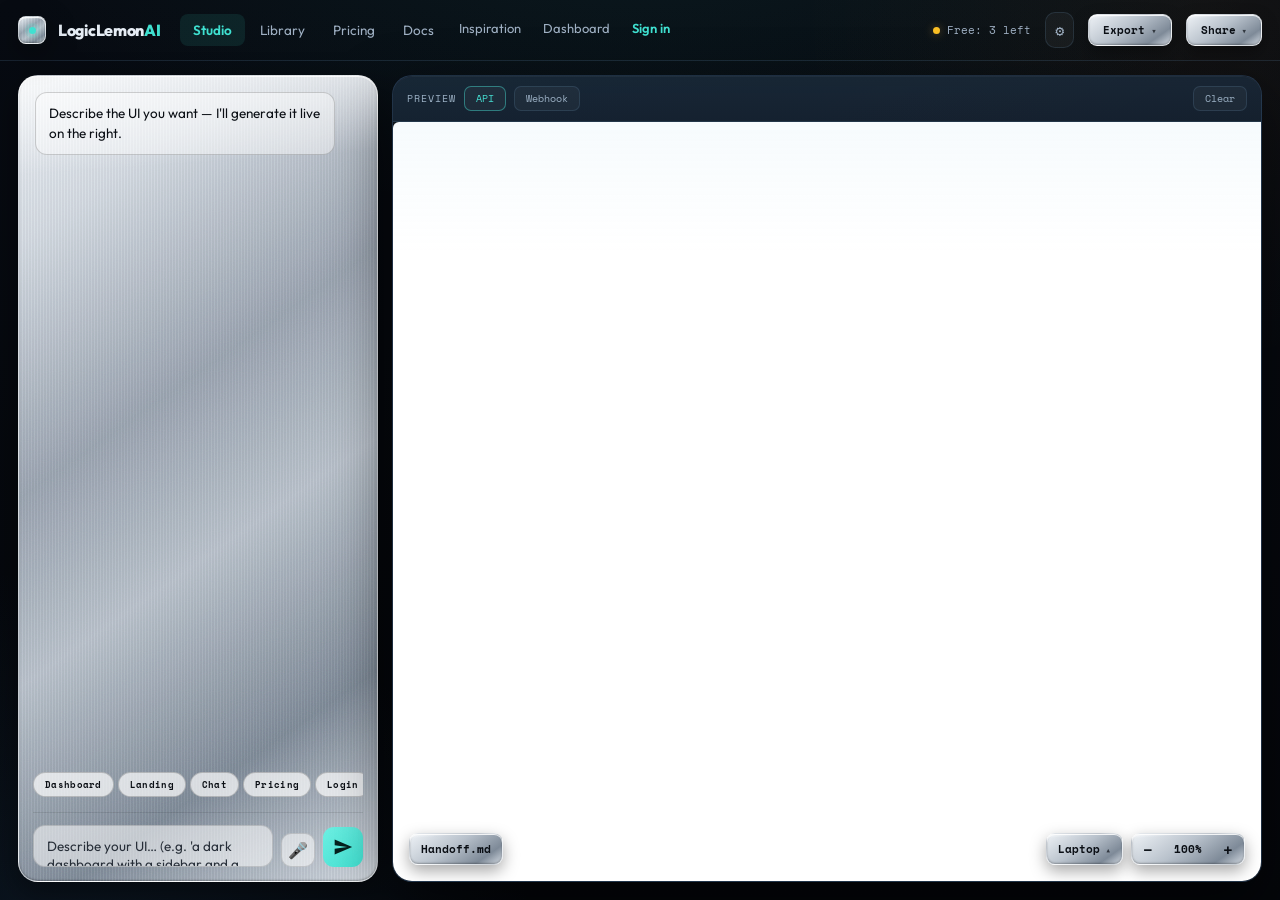
==== commit 5dc84c36: "fix: remove deploy secrets, gitignore local tools, polish studio UI (chips, handoff, mobile)" ====
--- a/worker/assets/index.html
+++ b/worker/assets/index.html
@@ -305,8 +305,8 @@
   .panel-chat{width:360px;flex-shrink:0;display:flex;flex-direction:column;padding:14px;min-height:0;}
   .messages{flex:1;overflow:auto;display:flex;flex-direction:column;gap:10px;padding:2px;}
   .msg{max-width:92%;padding:10px 13px;border-radius:12px;font-size:13.5px;line-height:1.5;}
-  .msg.assistant{align-self:flex-start;background:rgba(255,255,255,.30);color:var(--ink-on-metal);border:1px solid rgba(0,0,0,.06);}
-  .msg.user{align-self:flex-end;background:rgba(63,224,208,.22);color:#06403a;border:1px solid var(--teal-soft);font-weight:600;}
+  .msg.assistant{align-self:flex-start;background:rgba(255,255,255,.45);color:#0a0e14;border:1px solid rgba(0,0,0,.18);}
+  .msg.user{align-self:flex-end;background:var(--teal-faint);color:#04201d;border:1px solid var(--teal-soft);font-weight:600;}
   .msg.typing{align-self:flex-start;color:var(--ink-on-metal-dim);font-family:var(--font-mono);font-size:12px;}
   .msg.error{align-self:flex-start;background:rgba(255,106,61,.16);color:#7a2613;border:1px solid var(--ember-soft);}
   .input-area{display:flex;gap:8px;align-items:flex-end;margin-top:12px;padding-top:12px;border-top:1px solid rgba(0,0,0,.10);}
@@ -333,9 +333,18 @@
   .preview-stage{margin:auto;}
   iframe#preview{display:block;width:1280px;height:900px;border:none;background:#fff;border-radius:6px;transition:width .3s ease,height .3s ease;}
 
-  /* vibe chips + mic (hidden on desktop, shown on mobile) */
-  .vibe-chips{display:none;}
-  .mic-btn{display:none;}
+  /* vibe chips + mic (visible on all screens) */
+  .vibe-chips{display:flex;gap:4px;padding:5px 0 3px;overflow-x:auto;flex-shrink:0;-webkit-overflow-scrolling:touch;scrollbar-width:none;}
+  .vibe-chips::-webkit-scrollbar{display:none;}
+  .vibe-chip{flex-shrink:0;font-family:var(--font-mono);font-size:9px;font-weight:700;padding:5px 11px;border-radius:999px;border:1px solid rgba(0,0,0,.2);background:rgba(255,255,255,.7);color:#0a0e14;cursor:pointer;transition:all var(--t-fast) var(--ease);white-space:nowrap;letter-spacing:.3px;}
+  .vibe-chip:hover{background:var(--teal);border-color:var(--teal-bright);color:#04201d;box-shadow:0 0 8px var(--teal-soft);}
+  .vibe-chip:active{transform:scale(.96);}
+  .vibe-chip-special{border-color:var(--teal);background:rgba(63,224,208,.12);color:var(--teal);box-shadow:0 0 8px var(--teal-soft);}
+  .vibe-chip-special:hover{background:var(--teal);border-color:var(--teal-bright);color:#04201d;box-shadow:0 0 16px var(--teal-soft);}
+  .mic-btn{display:inline-flex;align-items:center;justify-content:center;flex-shrink:0;width:34px;height:34px;border-radius:10px;border:1px solid rgba(0,0,0,.14);background:rgba(255,255,255,.55);color:var(--ink-on-metal-dim);cursor:pointer;font-size:16px;transition:all var(--t-fast) var(--ease);}
+  .mic-btn:hover{background:var(--teal-faint);border-color:var(--teal-soft);color:var(--teal);}
+  .mic-btn.recording{border-color:var(--ember);color:var(--ember);background:rgba(255,106,61,.12);animation:mic-pulse 1s ease-in-out infinite;}
+  @keyframes mic-pulse{0%,100%{opacity:1}50%{opacity:.5}}
   iframe#preview.framed{box-shadow:0 0 0 1px var(--trace-dim,rgba(120,170,210,.16));}
 
   /* preview controls — silver pods + zoom + export, bottom-right */
@@ -487,17 +496,19 @@
     .panel-chat .messages .msg{font-size:13px;padding:6px 10px;margin-bottom:4px;}
     .panel-chat .vibe-chips{display:flex;gap:4px;padding:5px 8px 3px;overflow-x:auto;flex-shrink:0;-webkit-overflow-scrolling:touch;scrollbar-width:none;}
     .panel-chat .vibe-chips::-webkit-scrollbar{display:none;}
-    .vibe-chip{flex-shrink:0;font-family:var(--font-mono);font-size:9px;font-weight:600;padding:4px 9px;border-radius:999px;border:1px solid rgba(255,255,255,.12);background:rgba(255,255,255,.06);color:rgba(255,255,255,.7);cursor:pointer;transition:all var(--t-fast) var(--ease);white-space:nowrap;}
-    .vibe-chip:active{background:var(--teal-faint);border-color:var(--teal-soft);color:var(--teal);}
+    .vibe-chip{flex-shrink:0;font-family:var(--font-mono);font-size:9px;font-weight:700;padding:5px 11px;border-radius:999px;border:1px solid rgba(255,255,255,.2);background:rgba(255,255,255,.1);color:#e8eaed;cursor:pointer;transition:all var(--t-fast) var(--ease);white-space:nowrap;letter-spacing:.3px;}
+    .vibe-chip:active{background:var(--teal);border-color:var(--teal-bright);color:#04201d;transform:scale(.96);}
+    .vibe-chip-special{border-color:var(--teal);background:rgba(63,224,208,.15);color:var(--teal);box-shadow:0 0 8px var(--teal-soft);}
+    .vibe-chip-special:active{background:var(--teal);border-color:var(--teal-bright);color:#04201d;}
     .panel-chat .input-area{padding:3px 8px 7px;}
     .panel-chat .input-area textarea{font-size:14px;padding:8px 10px;max-height:36px;}
     .panel-chat .input-area .mic-btn{display:inline-flex;align-items:center;justify-content:center;flex-shrink:0;width:34px;height:34px;border-radius:10px;border:1px solid rgba(255,255,255,.12);background:rgba(255,255,255,.06);color:rgba(255,255,255,.7);cursor:pointer;font-size:16px;transition:all var(--t-fast) var(--ease);}
     .panel-chat .input-area .mic-btn:active{background:var(--teal-faint);border-color:var(--teal-soft);}
     .panel-chat .input-area .mic-btn.recording{border-color:var(--ember);color:var(--ember);background:rgba(255,106,61,.12);animation:mic-pulse 1s ease-in-out infinite;}
-    @keyframes mic-pulse{0%,100%{opacity:1}50%{opacity:.5}}
     .panel-chat .input-area button{width:34px;height:34px;padding:6px;}
-    iframe#preview{width:100%;height:100%;}
     .ha-handoff{position:fixed;left:0;right:0;bottom:0;z-index:20;display:flex;align-items:center;justify-content:space-between;padding:5px 8px;background:rgba(7,11,18,.85);-webkit-backdrop-filter:blur(10px);backdrop-filter:blur(10px);border-top:1px solid rgba(255,255,255,.08);}
+    .handoff-overlay{z-index:15;}
+    .handoff-panel{z-index:16;}
     .ha-handoff .handoff-trigger{position:static;font-size:10px;padding:5px 8px;}
     .ha-handoff .preview-controls{position:static;display:flex;align-items:center;gap:4px;flex-wrap:nowrap;}
     .ha-handoff .preview-zoom{display:flex;}
@@ -570,6 +581,7 @@
               <span class="vibe-chip" data-vibe="calendar">Calendar</span>
               <span class="vibe-chip" data-vibe="docs">Docs</span>
               <span class="vibe-chip" data-vibe="music">Music</span>
+              <span class="vibe-chip vibe-chip-special" data-vibe="breakfree">⛓️‍➡️ Break Free</span>
             </div>
             <div class="input-area">
               <textarea id="promptInput" rows="1" placeholder="Describe your UI… (e.g. 'a dark dashboard with a sidebar and a chart')" enterkeyhint="send"></textarea>
@@ -1007,6 +1019,11 @@
     document.body.appendChild(a);a.click();document.body.removeChild(a);
     setTimeout(function(){URL.revokeObjectURL(u);},3000);
   }
+
+  /* Export for external use */
+  window.openHandoffPanel = openHandoffPanel;
+  window.closeHandoffPanel = closeHandoffPanel;
+  window.generateHandoffDoc = generateHandoff;
 })();
 </script>
 <!-- broken-img-handler -->
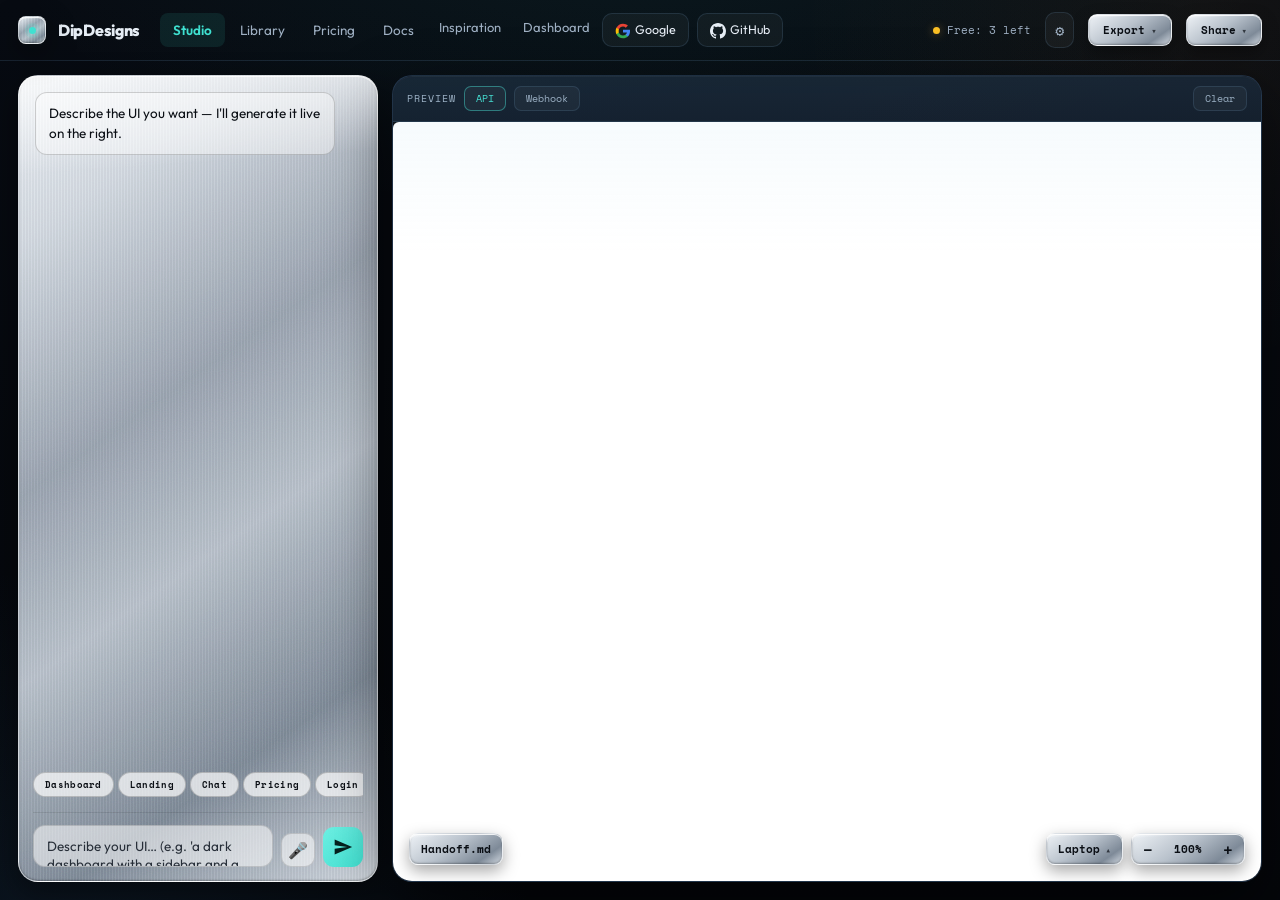
==== commit b3edf416: "brand: LogicLemonAI -> DipDesigns in studio header" ====
--- a/worker/assets/index.html
+++ b/worker/assets/index.html
@@ -531,7 +531,7 @@
     <header>
       <div class="brand">
         <span class="badge glz-surface-metal"><span class="glz-node-dot"></span></span>
-        <h1>LogicLemon<span>AI</span></h1>
+        <h1>DipDesigns</h1>
         <nav id="headerNav">
           <button class="active" data-view="app">Studio</button>
           <button data-view="library">Library</button>
@@ -539,7 +539,10 @@
           <button data-view="docs">Docs</button>
           <a href="/inspiration.html" target="_blank" style="text-decoration:none;"><button style="background:none;border:none;color:var(--ink-on-dark-dim);font-size:13px;padding:6px 10px;border-radius:8px;cursor:pointer;transition:color var(--t-fast);font-family:var(--font-ui);" onmouseover="this.style.color='var(--teal)'" onmouseout="this.style.color='var(--ink-on-dark-dim)'">Inspiration</button></a>
           <a href="/dashboard.html" target="_blank" style="text-decoration:none;"><button style="background:none;border:none;color:var(--ink-on-dark-dim);font-size:13px;padding:6px 10px;border-radius:8px;cursor:pointer;transition:color var(--t-fast);font-family:var(--font-ui);" onmouseover="this.style.color='var(--teal)'" onmouseout="this.style.color='var(--ink-on-dark-dim)'">Dashboard</button></a>
-          <a href="/signin.html" style="text-decoration:none;"><button class="mobile-signin" style="background:none;border:none;color:var(--teal);font-size:13px;padding:6px 10px;border-radius:8px;cursor:pointer;font-family:var(--font-ui);font-weight:600;">Sign in</button></a>
+          <div class="auth-cluster" id="authCluster">
+            <button class="auth-btn" id="signinGoogleBtn" title="Sign in with Google"><svg style="width:16px;height:16px;vertical-align:middle;margin-right:4px;" viewBox="0 0 24 24"><path fill="#4285F4" d="M22.56 12.25c0-.78-.07-1.53-.2-2.25H12v4.26h5.92a5.06 5.06 0 0 1-2.2 3.32v2.77h3.57c2.08-1.92 3.28-4.74 3.28-8.1z"/><path fill="#34A853" d="M12 23c2.97 0 5.46-.98 7.28-2.66l-3.57-2.77c-.98.66-2.23 1.06-3.71 1.06-2.86 0-5.29-1.93-6.16-4.53H2.18v2.84C3.99 20.53 7.7 23 12 23z"/><path fill="#FBBC05" d="M5.84 14.09c-.22-.66-.35-1.36-.35-2.09s.13-1.43.35-2.09V7.07H2.18C1.43 8.55 1 10.22 1 12s.43 3.45 1.18 4.93l2.85-2.22.81-.62z"/><path fill="#EA4335" d="M12 5.38c1.62 0 3.06.56 4.21 1.64l3.15-3.15C17.45 2.09 14.97 1 12 1 7.7 1 3.99 3.47 2.18 7.07l3.66 2.84c.87-2.6 3.3-4.53 6.16-4.53z"/></svg>Google</button>
+            <button class="auth-btn" id="signinGithubBtn" title="Sign in with GitHub"><svg style="width:16px;height:16px;vertical-align:middle;margin-right:4px;" viewBox="0 0 24 24" fill="currentColor"><path d="M12 0C5.37 0 0 5.37 0 12c0 5.31 3.435 9.795 8.205 11.385.6.105.825-.255.825-.57 0-.285-.015-1.23-.015-2.235-3.015.555-3.795-.735-4.035-1.41-.135-.345-.72-1.41-1.23-1.695-.42-.225-1.02-.78-.015-.795.945-.015 1.62.87 1.845 1.23 1.08 1.815 2.805 1.305 3.495.99.105-.78.42-1.305.765-1.605-2.67-.3-5.46-1.335-5.46-5.925 0-1.305.465-2.385 1.23-3.225-.12-.3-.54-1.53.12-3.18 0 0 1.005-.315 3.3 1.23.96-.27 1.98-.405 3-.405s2.04.135 3 .405c2.295-1.56 3.3-1.23 3.3-1.23.66 1.65.24 2.88.12 3.18.765.84 1.23 1.905 1.23 3.225 0 4.605-2.805 5.625-5.475 5.925.435.375.81 1.095.81 2.22 0 1.605-.015 2.895-.015 3.3 0 .315.225.69.825.57A12.02 12.02 0 0 0 24 12c0-6.63-5.37-12-12-12z"/></svg>GitHub</button>
+          </div>
         </nav>
       </div>
       <div class="status"><span class="dot" id="statusDot"></span> <span id="statusText">Ready</span></div>
@@ -735,10 +738,10 @@
             <h3 style="font-size:14px;letter-spacing:2px;font-weight:700;color:var(--amber);margin:0;">PRO</h3>
             <div class="price" style="font-size:32px;font-weight:800;color:var(--ink-on-dark);margin:4px 0;">$12<span style="font-size:14px;font-weight:400;color:var(--ink-on-dark-dim);">/mo</span></div>
             <ul style="list-style:none;padding:0;margin:0;font-size:13px;color:var(--ink-on-dark-dim);line-height:1.7;flex:1;">
-              <li>100 credits / month</li>
-              <li>Unlimited webhook ingress</li>
-              <li>Priority routing</li>
-              <li>API access</li>
+              <li>Unlimited studio access</li>
+              <li>Use your own API key (OpenAI, Anthropic, Google, OpenRouter)</li>
+              <li>Full SkillChain pipeline</li>
+              <li>Backend handoff + export</li>
             </ul>
             <button class="cta-btn secondary" id="pricingProBtn" style="width:100%;margin-top:8px;padding:12px;border-radius:10px;border:1px solid var(--amber-soft);background:transparent;color:var(--amber);font-family:var(--font-ui);font-weight:600;cursor:pointer;transition:all .15s;">Subscribe</button>
           </div>
@@ -754,8 +757,8 @@
         <span class="section-tag">DOCS</span>
         <h2>Quickstart</h2>
         <p class="subtitle">Zero to your first live UI in under a minute.</p>
-        <h3>0. Configure your API key</h3>
-        <div class="step"><div class="step-num">0</div><div class="step-body"><p>Get a free <strong>OpenRouter key</strong> at <a href="https://openrouter.ai/keys" target="_blank" rel="noopener noreferrer">openrouter.ai/keys</a>, then add it:</p><button class="inline-api-btn" id="docsApiBtn">Open API Settings</button></div></div>
+        <h3>0. Get started</h3>
+        <div class="step"><div class="step-num">0</div><div class="step-body"><p><strong>Free</strong>: Just type a prompt — 3 free generations. <strong>Bring your own key</strong>: Paste your OpenAI, Anthropic, Google, or OpenRouter API key in Settings. <strong>Subscribe</strong>: Sign in with Google/GitHub, pay $12/mo, and bring your own key for unlimited use.</p></div></div>
         <h3>1. Generate your first UI</h3>
         <div class="step"><div class="step-num">1</div><div class="step-body"><p>On the <strong>Studio</strong> tab, type a prompt like <code>a dark dashboard with a sidebar and a chart</code> and press Enter.</p></div></div>
         <div class="step"><div class="step-num">2</div><div class="step-body"><p>Watch it render live. Switch device with the pod, zoom, then <strong>Export</strong> the HTML or the backend handoff.</p></div></div>
@@ -779,8 +782,8 @@
         </div>
         <div class="settings-section">
           <span class="section-tag">API KEY</span>
-          <p>Add your own <strong>OpenRouter key</strong> (free at <a href="https://openrouter.ai/keys" target="_blank" rel="noopener noreferrer">openrouter.ai/keys</a>) or a <strong>DipDesigns key</strong>.</p>
-          <input type="password" id="keyInput" placeholder="sk-or-v1-…" spellcheck="false" autocomplete="off" />
+          <p>Add an <strong>API key</strong> from OpenAI (sk-…), Anthropic (sk-ant-…), Google (AIza…), OpenRouter (sk-or-…), or your DipDesigns key (wek_…).</p>
+          <input type="password" id="keyInput" placeholder="sk-…, sk-ant-…, AIza…, sk-or-…, wek_…" spellcheck="false" autocomplete="off" />
           <div id="keyFeedback"></div>
           <button class="btn-primary" id="keyValidateBtn">Validate &amp; Save</button>
         </div>
@@ -801,7 +804,7 @@
             <button class="btn-primary" id="buyTestBtn" style="margin-bottom:8px;font-size:12px;">Test $2 — 3 credits</button>
             <button class="btn-primary" id="buySmallBtn" style="margin-bottom:8px;">Buy 10 credits</button>
             <button class="btn-primary" id="buyLargeBtn" style="margin-bottom:8px;">Buy 50 credits</button>
-            <button class="btn-ghost" id="subProBtn">Subscribe Pro — monthly</button>
+            <button class="btn-ghost" id="subProBtn">Subscribe Pro $12/mo</button>
           </div>
           <div id="creditFeedback"></div>
         </div>
